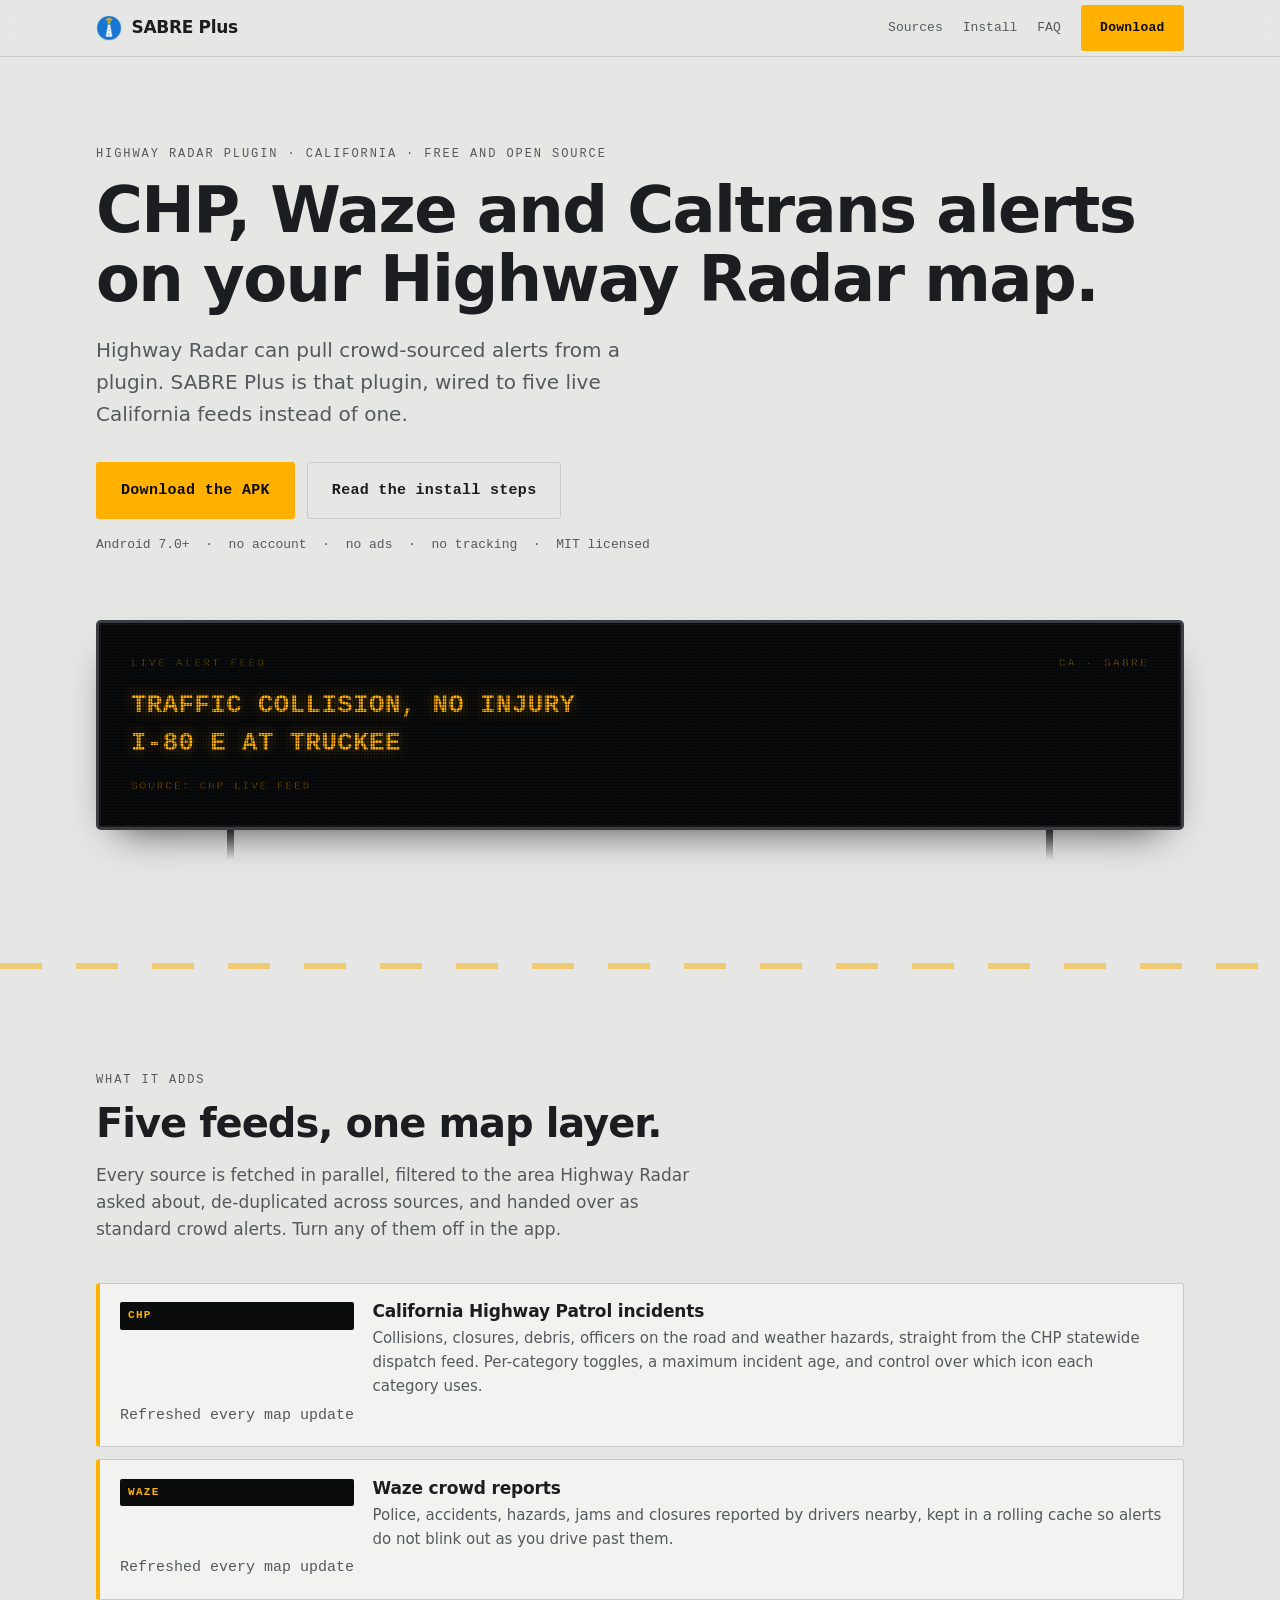
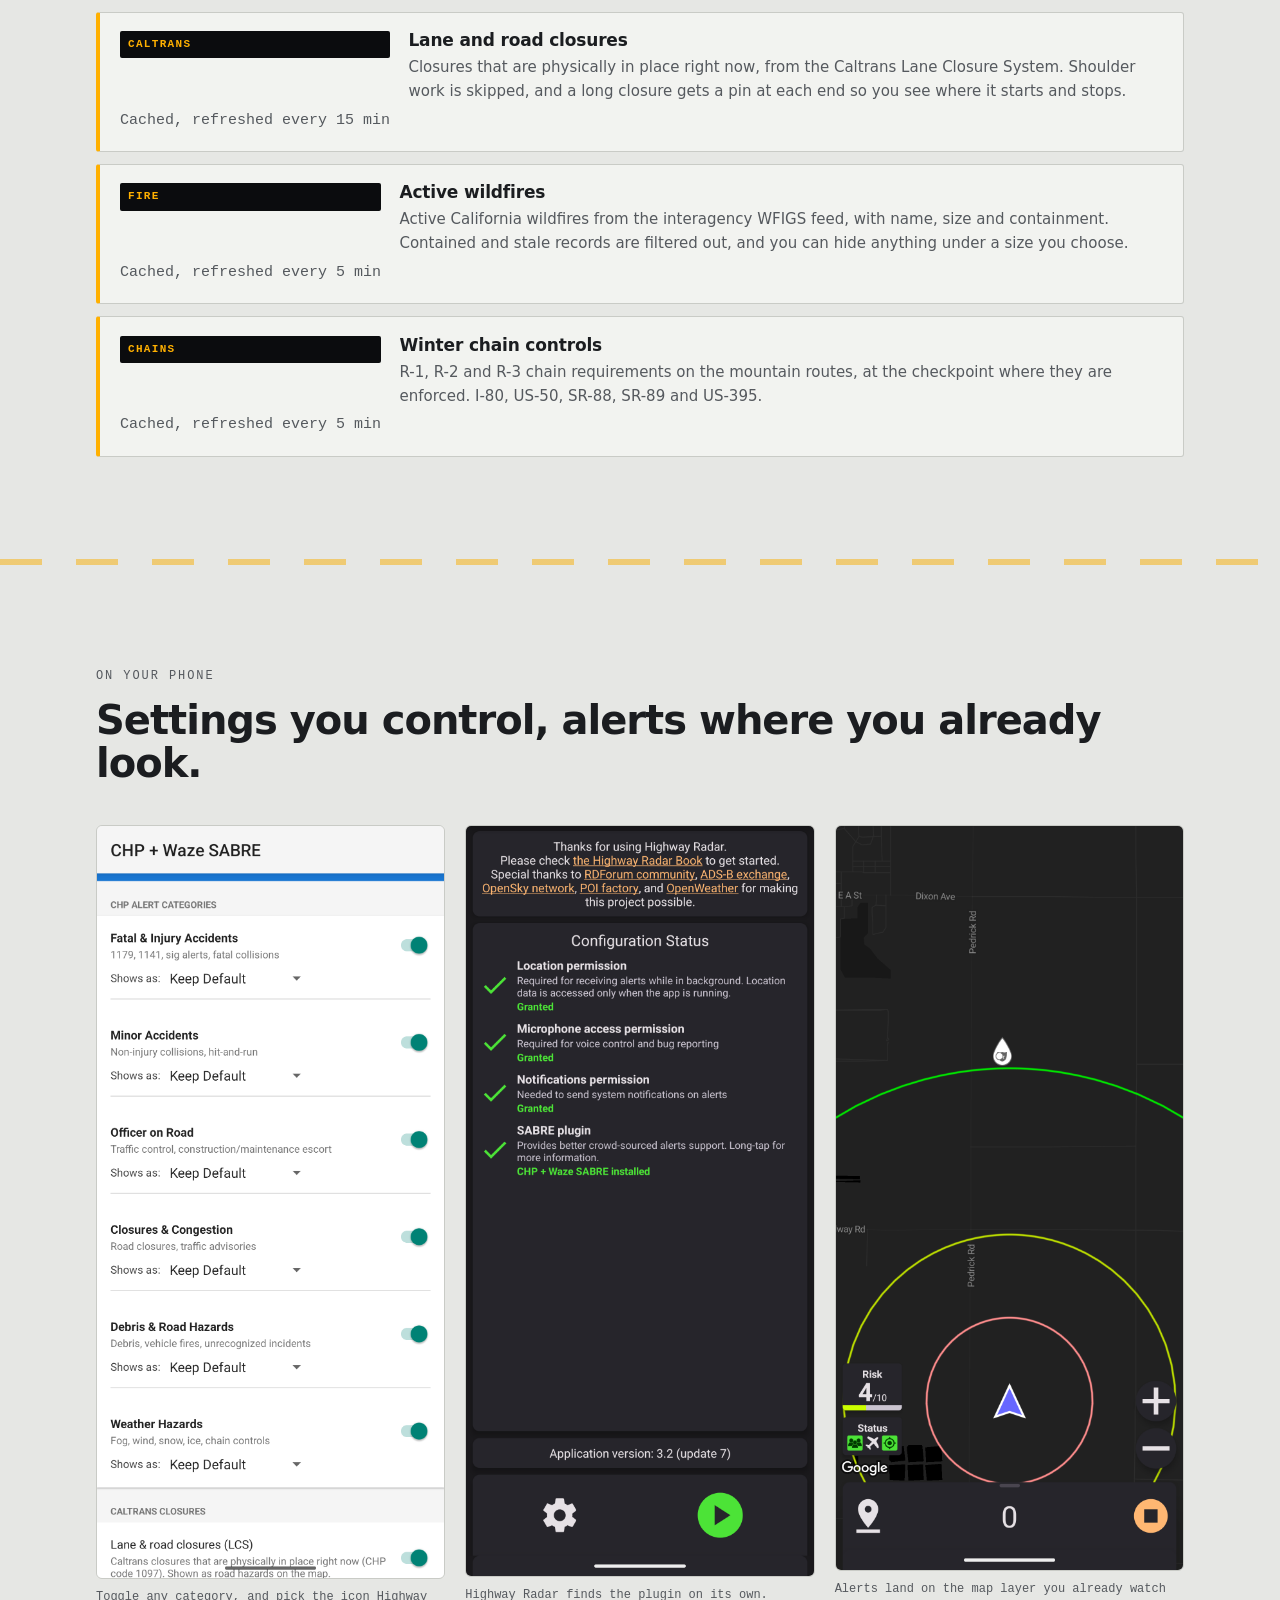
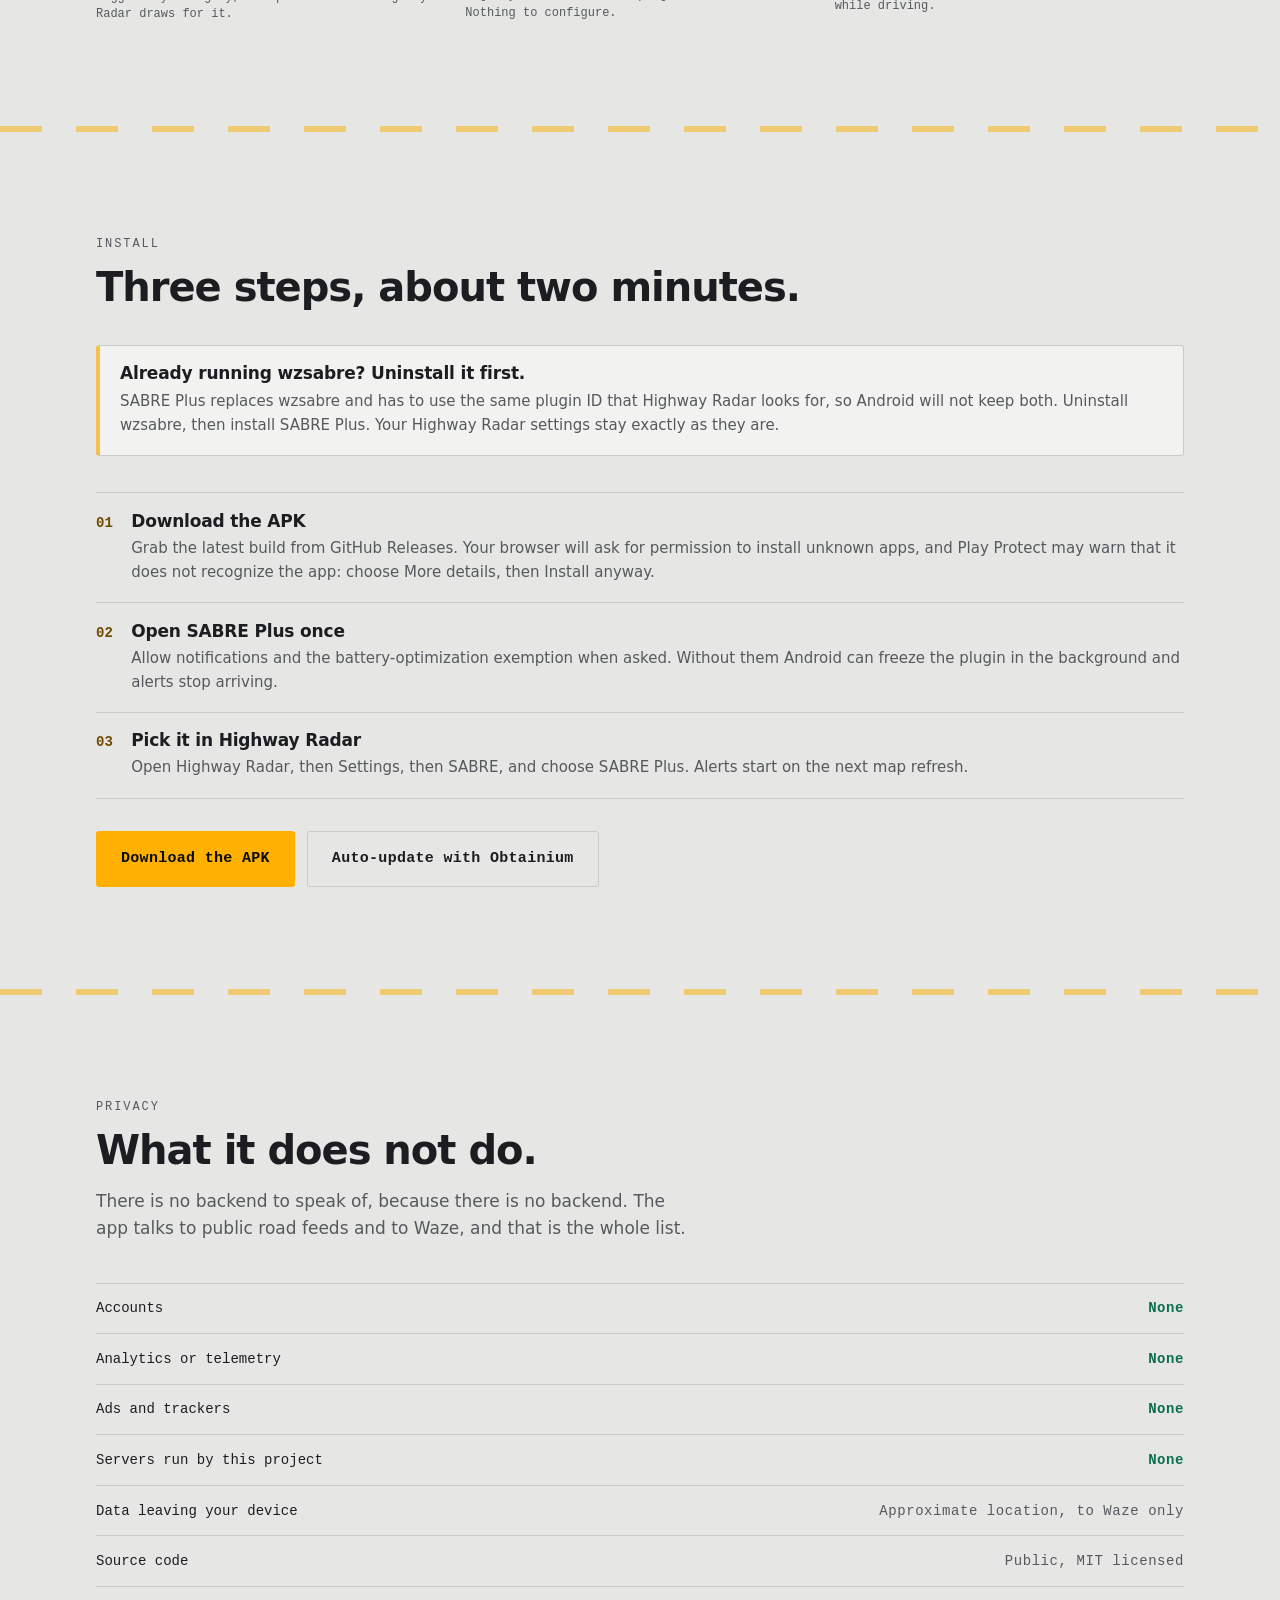
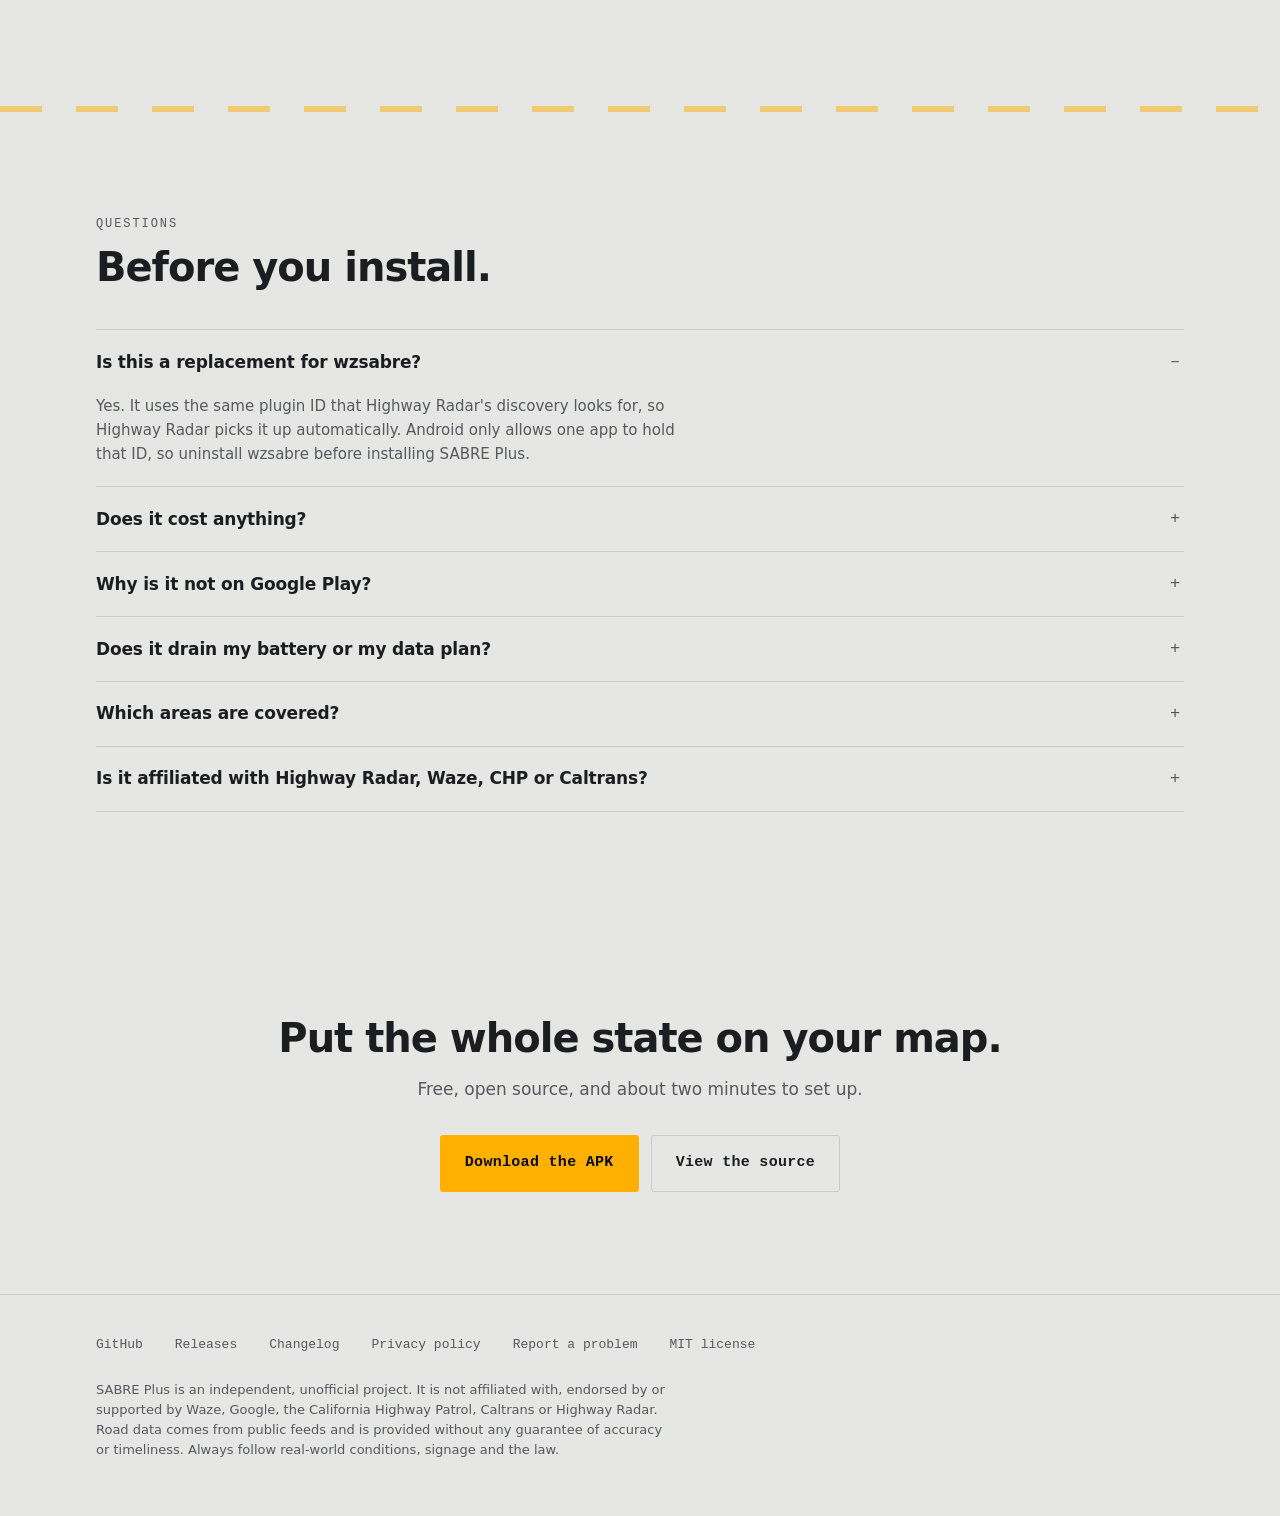
==== docs/index.html @ 9a722a5f "Add a GitHub Pages landing page A README indexes poorly next to a real landing page, and search is a" ====
<!doctype html>
<html lang="en">
<head>
<meta charset="utf-8">
<meta name="viewport" content="width=device-width, initial-scale=1">
<title>SABRE Plus: CHP, Waze and Caltrans alerts for Highway Radar</title>
<meta name="description" content="A free, open-source Highway Radar SABRE plugin for California. Adds live CHP incidents, Waze crowd alerts, Caltrans lane closures, active wildfires and winter chain controls to your Highway Radar map. Drop-in wzsabre replacement, Android 7.0+.">
<link rel="canonical" href="https://nicglazkov.github.io/highway-radar-sabre-plus/">
<meta name="theme-color" content="#E6E7E4" media="(prefers-color-scheme: light)">
<meta name="theme-color" content="#111316" media="(prefers-color-scheme: dark)">

<meta property="og:type" content="website">
<meta property="og:url" content="https://nicglazkov.github.io/highway-radar-sabre-plus/">
<meta property="og:title" content="SABRE Plus: CHP, Waze and Caltrans alerts for Highway Radar">
<meta property="og:description" content="Five California road feeds on your Highway Radar map. Free, open source, no account, no ads. A drop-in wzsabre replacement.">
<meta property="og:image" content="https://nicglazkov.github.io/highway-radar-sabre-plus/social-preview.png">
<meta name="twitter:card" content="summary_large_image">
<meta name="twitter:title" content="SABRE Plus for Highway Radar">
<meta name="twitter:description" content="Five California road feeds on your Highway Radar map. Free and open source.">
<meta name="twitter:image" content="https://nicglazkov.github.io/highway-radar-sabre-plus/social-preview.png">
<link rel="icon" href="screenshots/app-icon.png">
<link rel="apple-touch-icon" href="screenshots/app-icon.png">

<script type="application/ld+json">
{
  "@context": "https://schema.org",
  "@type": "SoftwareApplication",
  "name": "SABRE Plus",
  "alternateName": "Highway Radar SABRE Plus",
  "applicationCategory": "TravelApplication",
  "operatingSystem": "Android 7.0+",
  "url": "https://nicglazkov.github.io/highway-radar-sabre-plus/",
  "downloadUrl": "https://github.com/nicglazkov/highway-radar-sabre-plus/releases/latest",
  "license": "https://opensource.org/licenses/MIT",
  "isAccessibleForFree": true,
  "offers": { "@type": "Offer", "price": "0", "priceCurrency": "USD" },
  "description": "An open-source Highway Radar SABRE plugin for California. Adds live CHP incidents, Waze crowd-sourced alerts, Caltrans lane closures, active wildfires and winter chain controls to the Highway Radar map. A drop-in replacement for wzsabre.",
  "author": { "@type": "Person", "name": "Nic Glazkov" }
}
</script>
<script type="application/ld+json">
{
  "@context": "https://schema.org",
  "@type": "FAQPage",
  "mainEntity": [
    {"@type":"Question","name":"Is SABRE Plus a replacement for wzsabre?",
     "acceptedAnswer":{"@type":"Answer","text":"Yes. It uses the same plugin ID Highway Radar looks for, so Highway Radar finds it automatically. Because Android allows only one app per ID, uninstall wzsabre first, then install SABRE Plus. Your Highway Radar settings are unaffected."}},
    {"@type":"Question","name":"Does SABRE Plus cost anything?",
     "acceptedAnswer":{"@type":"Answer","text":"No. It is free and open source under the MIT license, with no account, no ads and no in-app purchases."}},
    {"@type":"Question","name":"What data does SABRE Plus collect?",
     "acceptedAnswer":{"@type":"Answer","text":"None. There are no servers, no accounts and no analytics. Everything runs on your device. Only the Waze feature sends your approximate location, over an anonymous session, so it can return alerts near you."}},
    {"@type":"Question","name":"Which areas does it cover?",
     "acceptedAnswer":{"@type":"Answer","text":"California. CHP incidents and Caltrans closures are statewide, chain controls cover the mountain routes, and Waze alerts work anywhere Waze has coverage."}},
    {"@type":"Question","name":"Why is it not on Google Play?",
     "acceptedAnswer":{"@type":"Answer","text":"It has to use the exact package ID that Highway Radar's plugin discovery looks for, which is already taken on Google Play. You install the APK directly from GitHub Releases, or let Obtainium keep it updated for you."}}
  ]
}
</script>

<style>
/* ─────────────────────────────────────────────────────────────────────────
   SABRE Plus landing page.
   Palette and type come from California highway hardware: a Caltrans
   changeable message sign (amber LED on night asphalt) mounted over a
   concrete-grey page. No webfonts and no third-party requests, which keeps
   the page consistent with an app that ships no trackers.
   ───────────────────────────────────────────────────────────────────────── */
:root {
  --asphalt:   #0B0C0E;   /* inside of the sign housing */
  --amber:     #FFB000;   /* Caltrans CMS amber LED */
  --amber-dim: #6E4B00;   /* unlit element */
  --spade:     #0B6E4F;   /* California route shield green */
  --concrete:  #E6E7E4;   /* page surface, K-rail grey */
  --panel:     #F2F3F0;
  --ink:       #1B1D20;
  --ink-soft:  #55595E;
  --rule:      #C9CBC6;
  --stripe:    #F2C14E;   /* lane paint */

  --display: ui-sans-serif, system-ui, -apple-system, "Segoe UI", Roboto,
             "Helvetica Neue", Arial, sans-serif;
  --mono: ui-monospace, SFMono-Regular, "SF Mono", "Cascadia Mono",
          "Roboto Mono", Menlo, Consolas, monospace;

  --measure: 68rem;
  --gap: clamp(3.5rem, 8vw, 6.5rem);
}

/* Night driving. The sign is the constant; the road around it goes dark. */
@media (prefers-color-scheme: dark) {
  :root {
    --concrete: #111316;
    --panel:    #191C20;
    --ink:      #E9EAE7;
    --ink-soft: #9AA0A6;
    --rule:     #2C3036;
    --spade:    #3FA37B;
  }
}

*, *::before, *::after { box-sizing: border-box; }

html { -webkit-text-size-adjust: 100%; }

body {
  margin: 0;
  background: var(--concrete);
  color: var(--ink);
  font-family: var(--display);
  font-size: clamp(1rem, 0.96rem + 0.2vw, 1.0625rem);
  line-height: 1.6;
  -webkit-font-smoothing: antialiased;
}

a { color: inherit; }

:where(a, button, summary):focus-visible {
  outline: 3px solid var(--spade);
  outline-offset: 3px;
  border-radius: 2px;
}

img { max-width: 100%; height: auto; display: block; }

.wrap { width: min(100% - 2.5rem, var(--measure)); margin-inline: auto; }

/* ── Eyebrow / section labels: the data face, used like a spec sheet ────── */
.label {
  font-family: var(--mono);
  font-size: 0.75rem;
  letter-spacing: 0.16em;
  text-transform: uppercase;
  color: var(--ink-soft);
  margin: 0 0 0.75rem;
}

h1, h2, h3 { line-height: 1.08; letter-spacing: -0.025em; margin: 0; }
h1 { font-size: clamp(2.1rem, 1.2rem + 4.2vw, 4rem); font-weight: 800; }
h2 { font-size: clamp(1.6rem, 1.1rem + 2.2vw, 2.5rem); font-weight: 800; }
h3 { font-size: 1.0625rem; font-weight: 700; letter-spacing: -0.01em; }

/* ── Masthead ──────────────────────────────────────────────────────────── */
.masthead {
  position: sticky; top: 0; z-index: 20;
  background: color-mix(in srgb, var(--concrete) 88%, transparent);
  backdrop-filter: blur(10px);
  border-bottom: 1px solid var(--rule);
}
.masthead .wrap {
  display: flex; align-items: center; gap: 0.75rem;
  min-height: 3.5rem;
}
.mark { display: flex; align-items: center; gap: 0.6rem; text-decoration: none; font-weight: 800; letter-spacing: -0.02em; }
.mark img { width: 26px; height: 26px; border-radius: 6px; }
.masthead nav { margin-left: auto; display: flex; align-items: center; gap: 1.25rem; }
.masthead nav a { font-family: var(--mono); font-size: 0.8125rem; text-decoration: none; color: var(--ink-soft); }
.masthead nav a:hover { color: var(--ink); }
.masthead .btn { color: var(--asphalt); }
@media (max-width: 34rem) { .nav-hide { display: none; } }

/* ── Buttons ───────────────────────────────────────────────────────────── */
.btn {
  display: inline-flex; align-items: center; gap: 0.5rem;
  font-family: var(--mono); font-size: 0.875rem; font-weight: 600;
  letter-spacing: 0.02em;
  padding: 0.7rem 1.15rem;
  background: var(--amber); color: var(--asphalt);
  text-decoration: none; border: 1px solid transparent; border-radius: 3px;
  transition: transform 0.12s ease, filter 0.12s ease;
}
.btn:hover { filter: brightness(1.08); transform: translateY(-1px); }
.btn--ghost {
  background: transparent; color: var(--ink);
  border-color: var(--rule);
}
.btn--ghost:hover { border-color: var(--ink); filter: none; }
.btn--lg { font-size: 0.9375rem; padding: 0.95rem 1.5rem; }

/* ── Hero ──────────────────────────────────────────────────────────────── */
.hero { padding: clamp(3rem, 7vw, 5.5rem) 0 var(--gap); }
.hero p.lede {
  font-size: clamp(1.0625rem, 1rem + 0.5vw, 1.25rem);
  color: var(--ink-soft);
  max-width: 44ch;
  margin: 1.25rem 0 0;
}
.actions { display: flex; flex-wrap: wrap; gap: 0.75rem; margin-top: 2rem; }
.hero .terms {
  font-family: var(--mono); font-size: 0.8125rem; color: var(--ink-soft);
  margin: 1rem 0 0;
}

/* ── THE SIGN: the one bold element on the page ────────────────────────── */
.gantry { margin-top: clamp(2.5rem, 6vw, 4rem); }

.sign {
  position: relative;
  background: var(--asphalt);
  border: 3px solid #3A3D42;
  border-radius: 5px;
  padding: clamp(1.1rem, 3.5vw, 2rem) clamp(1rem, 3vw, 2rem);
  box-shadow: 0 18px 40px -22px rgba(0,0,0,0.85), inset 0 0 0 2px #17191C;
  overflow: hidden;
}
/* The LED grid. Sits over the text so the type reads as lit elements. */
.sign::after {
  content: "";
  position: absolute; inset: 0;
  background-image:
    repeating-linear-gradient(to right,  rgba(0,0,0,0.42) 0 1px, transparent 1px 3px),
    repeating-linear-gradient(to bottom, rgba(0,0,0,0.42) 0 1px, transparent 1px 3px);
  pointer-events: none;
}
.sign__head {
  font-family: var(--mono); font-size: 0.6875rem; letter-spacing: 0.22em;
  text-transform: uppercase; color: var(--amber-dim);
  display: flex; justify-content: space-between; gap: 1rem;
  margin-bottom: 0.9rem;
}
.sign__msg {
  font-family: var(--mono);
  font-size: clamp(0.9rem, 0.5rem + 2.1vw, 1.6rem);
  font-weight: 700; line-height: 1.5; letter-spacing: 0.02em;
  text-transform: uppercase;
  color: var(--amber);
  text-shadow: 0 0 14px rgba(255,176,0,0.45);
  min-height: 3em;
  margin: 0;
}
.sign__msg span { display: block; }
.sign__src {
  font-family: var(--mono); font-size: 0.6875rem; letter-spacing: 0.18em;
  text-transform: uppercase; color: var(--amber-dim);
  margin: 0.9rem 0 0;
}
/* The gantry legs, so the sign reads as mounted over the road. */
.gantry__legs { display: flex; justify-content: space-between; padding: 0 12%; }
.gantry__legs i {
  display: block; width: 7px; height: clamp(18px, 3vw, 30px);
  background: linear-gradient(to bottom, #3A3D42, transparent);
}
@media (prefers-reduced-motion: no-preference) {
  .sign__msg { transition: opacity 0.35s ease; }
  .sign__msg.is-swapping { opacity: 0.15; }
}

/* ── Lane-line divider: the road's own way of separating lanes ─────────── */
.lane {
  height: 6px; border: 0; margin: 0;
  background: repeating-linear-gradient(
    to right, var(--stripe) 0 42px, transparent 42px 76px);
  opacity: 0.75;
}

/* ── Sections ──────────────────────────────────────────────────────────── */
.band { padding: var(--gap) 0; }
.band > .wrap > h2 + p { color: var(--ink-soft); max-width: 56ch; margin: 1rem 0 0; }

/* ── Source strips: small signs, echoing the hero ──────────────────────── */
.sources { display: grid; gap: 0.75rem; margin-top: 2.5rem; }
.source {
  display: grid;
  grid-template-columns: auto minmax(0,1fr);
  gap: 0 1.15rem;
  align-items: start;
  background: var(--panel);
  border: 1px solid var(--rule);
  border-left: 4px solid var(--amber);
  border-radius: 3px;
  padding: 1.15rem 1.25rem;
}
.source__tag {
  font-family: var(--mono); font-size: 0.6875rem; font-weight: 700;
  letter-spacing: 0.12em; text-transform: uppercase;
  background: var(--asphalt); color: var(--amber);
  padding: 0.3rem 0.5rem; border-radius: 2px; white-space: nowrap;
  grid-row: span 2;
}
.source p { margin: 0.35rem 0 0; color: var(--ink-soft); font-size: 0.9375rem; }
.source__cadence {
  font-family: var(--mono); font-size: 0.75rem; color: var(--ink-soft);
  margin-top: 0.5rem;
}
@media (max-width: 34rem) {
  .source { grid-template-columns: minmax(0,1fr); gap: 0.6rem; }
  .source__tag { grid-row: auto; justify-self: start; }
}

/* ── Screens ───────────────────────────────────────────────────────────── */
.screens { display: grid; grid-template-columns: repeat(3, 1fr); gap: 1.25rem; margin-top: 2.5rem; }
.screens figure { margin: 0; }
.screens img { border: 1px solid var(--rule); border-radius: 6px; background: var(--panel); }
.screens figcaption {
  font-family: var(--mono); font-size: 0.75rem; color: var(--ink-soft);
  margin-top: 0.65rem; line-height: 1.45;
}
@media (max-width: 44rem) { .screens { grid-template-columns: 1fr; max-width: 22rem; } }

/* ── Install: numbered because it genuinely is a sequence ──────────────── */
.warn {
  background: var(--panel);
  border: 1px solid var(--rule);
  border-left: 4px solid var(--stripe);
  border-radius: 3px;
  padding: 1.15rem 1.25rem;
  margin-top: 2.25rem;
}
.warn h3 { margin-bottom: 0.4rem; }
.warn p { margin: 0; color: var(--ink-soft); font-size: 0.9375rem; }

.steps { list-style: none; counter-reset: step; padding: 0; margin: 2.25rem 0 0; }
.steps li {
  counter-increment: step;
  display: grid; grid-template-columns: auto minmax(0,1fr); gap: 1.15rem;
  padding: 1.15rem 0; border-top: 1px solid var(--rule);
}
.steps li:last-child { border-bottom: 1px solid var(--rule); }
.steps li::before {
  content: counter(step, decimal-leading-zero);
  font-family: var(--mono); font-size: 0.875rem; font-weight: 700;
  color: var(--amber-dim);
}
@media (prefers-color-scheme: dark) { .steps li::before { color: var(--amber); } }
.steps p { margin: 0.35rem 0 0; color: var(--ink-soft); font-size: 0.9375rem; }

/* ── Privacy ledger ────────────────────────────────────────────────────── */
.ledger { margin-top: 2.5rem; border-top: 1px solid var(--rule); }
.ledger div {
  display: flex; align-items: baseline; gap: 1rem;
  padding: 0.85rem 0; border-bottom: 1px solid var(--rule);
  font-family: var(--mono); font-size: 0.875rem;
}
.ledger dt { flex: 1; margin: 0; color: var(--ink); }
.ledger dd { margin: 0; color: var(--spade); font-weight: 600; letter-spacing: 0.04em; text-align: right; }
.ledger dd.is-note { color: var(--ink-soft); font-weight: 400; }

/* ── FAQ ───────────────────────────────────────────────────────────────── */
.faq { margin-top: 2.5rem; border-top: 1px solid var(--rule); }
.faq details { border-bottom: 1px solid var(--rule); }
.faq summary {
  cursor: pointer; list-style: none;
  padding: 1.15rem 2rem 1.15rem 0; position: relative;
  font-weight: 700; letter-spacing: -0.01em;
}
.faq summary::-webkit-details-marker { display: none; }
.faq summary::after {
  content: "+"; position: absolute; right: 0.25rem; top: 50%;
  transform: translateY(-50%);
  font-family: var(--mono); font-weight: 400; color: var(--ink-soft);
}
.faq details[open] summary::after { content: "\2013"; }
.faq p { margin: 0 0 1.25rem; color: var(--ink-soft); max-width: 62ch; font-size: 0.9375rem; }

/* ── Closing call to action ────────────────────────────────────────────── */
.closer { padding: var(--gap) 0; text-align: center; }
.closer .actions { justify-content: center; }
.closer p { color: var(--ink-soft); max-width: 46ch; margin: 1rem auto 0; }

/* ── Footer ────────────────────────────────────────────────────────────── */
footer { border-top: 1px solid var(--rule); padding: 2.5rem 0 3.5rem; }
footer .wrap { display: flex; flex-wrap: wrap; gap: 1rem 2rem; align-items: center; }
footer a { font-family: var(--mono); font-size: 0.8125rem; color: var(--ink-soft); text-decoration: none; }
footer a:hover { color: var(--ink); text-decoration: underline; }
footer .disclaim {
  font-size: 0.8125rem; color: var(--ink-soft); margin: 1.5rem 0 0;
  max-width: 70ch; line-height: 1.55;
}
</style>
</head>
<body>

<header class="masthead">
  <div class="wrap">
    <a class="mark" href="./">
      <img src="screenshots/app-icon.png" alt="">
      SABRE Plus
    </a>
    <nav>
      <a class="nav-hide" href="#sources">Sources</a>
      <a class="nav-hide" href="#install">Install</a>
      <a class="nav-hide" href="#faq">FAQ</a>
      <a class="btn" href="https://github.com/nicglazkov/highway-radar-sabre-plus/releases/latest">Download</a>
    </nav>
  </div>
</header>

<main>

  <section class="hero">
    <div class="wrap">
      <p class="label">Highway Radar plugin &middot; California &middot; Free and open source</p>
      <h1>CHP, Waze and Caltrans alerts on your Highway&nbsp;Radar map.</h1>
      <p class="lede">
        Highway Radar can pull crowd-sourced alerts from a plugin. SABRE Plus is that
        plugin, wired to five live California feeds instead of one.
      </p>

      <div class="actions">
        <a class="btn btn--lg" href="https://github.com/nicglazkov/highway-radar-sabre-plus/releases/latest">
          Download the APK
        </a>
        <a class="btn btn--ghost btn--lg" href="#install">Read the install steps</a>
      </div>
      <p class="terms">Android 7.0+ &nbsp;·&nbsp; no account &nbsp;·&nbsp; no ads &nbsp;·&nbsp; no tracking &nbsp;·&nbsp; MIT licensed</p>

      <!-- The signature element: a Caltrans-style changeable message sign
           cycling the kind of alert each source actually produces. -->
      <div class="gantry">
        <div class="sign">
          <div class="sign__head">
            <span>Live alert feed</span>
            <span aria-hidden="true">CA · SABRE</span>
          </div>
          <p class="sign__msg" id="signMsg" aria-live="off">
            <span>Traffic collision, no injury</span>
            <span>I-80 E at Truckee</span>
          </p>
          <p class="sign__src" id="signSrc">Source: CHP live feed</p>
        </div>
        <div class="gantry__legs" aria-hidden="true"><i></i><i></i></div>
      </div>
    </div>
  </section>

  <hr class="lane">

  <section class="band" id="sources">
    <div class="wrap">
      <p class="label">What it adds</p>
      <h2>Five feeds, one map layer.</h2>
      <p>
        Every source is fetched in parallel, filtered to the area Highway Radar asked
        about, de-duplicated across sources, and handed over as standard crowd alerts.
        Turn any of them off in the app.
      </p>

      <div class="sources">
        <article class="source">
          <span class="source__tag">CHP</span>
          <h3>California Highway Patrol incidents</h3>
          <p>
            Collisions, closures, debris, officers on the road and weather hazards,
            straight from the CHP statewide dispatch feed. Per-category toggles, a
            maximum incident age, and control over which icon each category uses.
          </p>
          <p class="source__cadence">Refreshed every map update</p>
        </article>

        <article class="source">
          <span class="source__tag">Waze</span>
          <h3>Waze crowd reports</h3>
          <p>
            Police, accidents, hazards, jams and closures reported by drivers nearby,
            kept in a rolling cache so alerts do not blink out as you drive past them.
          </p>
          <p class="source__cadence">Refreshed every map update</p>
        </article>

        <article class="source">
          <span class="source__tag">Caltrans</span>
          <h3>Lane and road closures</h3>
          <p>
            Closures that are physically in place right now, from the Caltrans Lane
            Closure System. Shoulder work is skipped, and a long closure gets a pin at
            each end so you see where it starts and stops.
          </p>
          <p class="source__cadence">Cached, refreshed every 15 min</p>
        </article>

        <article class="source">
          <span class="source__tag">Fire</span>
          <h3>Active wildfires</h3>
          <p>
            Active California wildfires from the interagency WFIGS feed, with name,
            size and containment. Contained and stale records are filtered out, and you
            can hide anything under a size you choose.
          </p>
          <p class="source__cadence">Cached, refreshed every 5 min</p>
        </article>

        <article class="source">
          <span class="source__tag">Chains</span>
          <h3>Winter chain controls</h3>
          <p>
            R-1, R-2 and R-3 chain requirements on the mountain routes, at the
            checkpoint where they are enforced. I-80, US-50, SR-88, SR-89 and US-395.
          </p>
          <p class="source__cadence">Cached, refreshed every 5 min</p>
        </article>
      </div>
    </div>
  </section>

  <hr class="lane">

  <section class="band">
    <div class="wrap">
      <p class="label">On your phone</p>
      <h2>Settings you control, alerts where you already look.</h2>

      <div class="screens">
        <figure>
          <img src="screenshots/settings.png" width="1080" height="2400" loading="lazy"
               alt="The SABRE Plus settings screen, showing per-category toggles and shows-as overrides.">
          <figcaption>Toggle any category, and pick the icon Highway Radar draws for it.</figcaption>
        </figure>
        <figure>
          <img src="screenshots/hr_state.png" width="1080" height="2400" loading="lazy"
               alt="Highway Radar's plugin settings showing SABRE Plus detected and selected.">
          <figcaption>Highway Radar finds the plugin on its own. Nothing to configure.</figcaption>
        </figure>
        <figure>
          <img src="screenshots/hr-map.png" width="1080" height="2400" loading="lazy"
               alt="The Highway Radar map with an alert pin fed by the plugin.">
          <figcaption>Alerts land on the map layer you already watch while driving.</figcaption>
        </figure>
      </div>
    </div>
  </section>

  <hr class="lane">

  <section class="band" id="install">
    <div class="wrap">
      <p class="label">Install</p>
      <h2>Three steps, about two minutes.</h2>

      <div class="warn">
        <h3>Already running wzsabre? Uninstall it first.</h3>
        <p>
          SABRE Plus replaces wzsabre and has to use the same plugin ID that Highway
          Radar looks for, so Android will not keep both. Uninstall wzsabre, then
          install SABRE Plus. Your Highway Radar settings stay exactly as they are.
        </p>
      </div>

      <ol class="steps">
        <li>
          <div>
            <h3>Download the APK</h3>
            <p>
              Grab the latest build from GitHub Releases. Your browser will ask for
              permission to install unknown apps, and Play Protect may warn that it does
              not recognize the app: choose More details, then Install anyway.
            </p>
          </div>
        </li>
        <li>
          <div>
            <h3>Open SABRE Plus once</h3>
            <p>
              Allow notifications and the battery-optimization exemption when asked.
              Without them Android can freeze the plugin in the background and alerts
              stop arriving.
            </p>
          </div>
        </li>
        <li>
          <div>
            <h3>Pick it in Highway Radar</h3>
            <p>
              Open Highway Radar, then Settings, then SABRE, and choose SABRE Plus.
              Alerts start on the next map refresh.
            </p>
          </div>
        </li>
      </ol>

      <div class="actions">
        <a class="btn btn--lg" href="https://github.com/nicglazkov/highway-radar-sabre-plus/releases/latest">Download the APK</a>
        <a class="btn btn--ghost btn--lg" href="https://github.com/ImranR98/Obtainium">Auto-update with Obtainium</a>
      </div>
    </div>
  </section>

  <hr class="lane">

  <section class="band">
    <div class="wrap">
      <p class="label">Privacy</p>
      <h2>What it does not do.</h2>
      <p>
        There is no backend to speak of, because there is no backend. The app talks to
        public road feeds and to Waze, and that is the whole list.
      </p>

      <dl class="ledger">
        <div><dt>Accounts</dt><dd>None</dd></div>
        <div><dt>Analytics or telemetry</dt><dd>None</dd></div>
        <div><dt>Ads and trackers</dt><dd>None</dd></div>
        <div><dt>Servers run by this project</dt><dd>None</dd></div>
        <div><dt>Data leaving your device</dt><dd class="is-note">Approximate location, to Waze only</dd></div>
        <div><dt>Source code</dt><dd class="is-note">Public, MIT licensed</dd></div>
      </dl>
    </div>
  </section>

  <hr class="lane">

  <section class="band" id="faq">
    <div class="wrap">
      <p class="label">Questions</p>
      <h2>Before you install.</h2>

      <div class="faq">
        <details open>
          <summary>Is this a replacement for wzsabre?</summary>
          <p>
            Yes. It uses the same plugin ID that Highway Radar's discovery looks for, so
            Highway Radar picks it up automatically. Android only allows one app to hold
            that ID, so uninstall wzsabre before installing SABRE Plus.
          </p>
        </details>
        <details>
          <summary>Does it cost anything?</summary>
          <p>
            No. It is free and open source under the MIT license. No account, no ads, no
            in-app purchases, no premium tier.
          </p>
        </details>
        <details>
          <summary>Why is it not on Google Play?</summary>
          <p>
            The plugin has to use the exact package ID Highway Radar looks for, and that
            ID is already taken on Play. You install the APK from GitHub Releases
            instead, or point Obtainium at the repository and let it handle updates.
          </p>
        </details>
        <details>
          <summary>Does it drain my battery or my data plan?</summary>
          <p>
            The plugin runs only while Highway Radar is open and stops itself shortly
            after you close it. The large Caltrans feeds are cached, refreshed on a long
            interval, and skipped entirely when Caltrans reports nothing has changed.
          </p>
        </details>
        <details>
          <summary>Which areas are covered?</summary>
          <p>
            California. CHP incidents and Caltrans closures are statewide, chain
            controls cover the mountain passes, wildfires cover the state, and Waze
            reports work anywhere Waze does.
          </p>
        </details>
        <details>
          <summary>Is it affiliated with Highway Radar, Waze, CHP or Caltrans?</summary>
          <p>
            No. It is an independent project, not affiliated with, endorsed by or
            supported by any of them. Do not rely on it for safety-critical decisions.
          </p>
        </details>
      </div>
    </div>
  </section>

  <section class="closer">
    <div class="wrap">
      <h2>Put the whole state on your map.</h2>
      <p>Free, open source, and about two minutes to set up.</p>
      <div class="actions">
        <a class="btn btn--lg" href="https://github.com/nicglazkov/highway-radar-sabre-plus/releases/latest">Download the APK</a>
        <a class="btn btn--ghost btn--lg" href="https://github.com/nicglazkov/highway-radar-sabre-plus">View the source</a>
      </div>
    </div>
  </section>

</main>

<footer>
  <div class="wrap">
    <a href="https://github.com/nicglazkov/highway-radar-sabre-plus">GitHub</a>
    <a href="https://github.com/nicglazkov/highway-radar-sabre-plus/releases">Releases</a>
    <a href="https://github.com/nicglazkov/highway-radar-sabre-plus/blob/main/CHANGELOG.md">Changelog</a>
    <a href="https://github.com/nicglazkov/highway-radar-sabre-plus/blob/main/PRIVACY.md">Privacy policy</a>
    <a href="https://github.com/nicglazkov/highway-radar-sabre-plus/issues">Report a problem</a>
    <a href="https://github.com/nicglazkov/highway-radar-sabre-plus/blob/main/LICENSE">MIT license</a>
  </div>
  <div class="wrap">
    <p class="disclaim">
      SABRE Plus is an independent, unofficial project. It is not affiliated with,
      endorsed by or supported by Waze, Google, the California Highway Patrol, Caltrans
      or Highway Radar. Road data comes from public feeds and is provided without any
      guarantee of accuracy or timeliness. Always follow real-world conditions, signage
      and the law.
    </p>
  </div>
</footer>

<script>
// Cycle the sign through one representative alert per source. The first message
// is in the HTML, so the page still says something useful without JavaScript.
(function () {
  var msg = document.getElementById('signMsg');
  var src = document.getElementById('signSrc');
  if (!msg || !src) return;
  if (window.matchMedia('(prefers-reduced-motion: reduce)').matches) return;

  var feed = [
    { lines: ['Traffic collision, no injury', 'I-80 E at Truckee'],       src: 'CHP live feed' },
    { lines: ['Chains required R-2', 'US-50 at Echo Summit'],             src: 'Caltrans chain control' },
    { lines: ['Right 2 lanes closed', 'SR-99 N at Elk Grove'],            src: 'Caltrans lane closures' },
    { lines: ['Wildfire, 12,400 ac, 40% contained', 'SR-32 near Forest Ranch'], src: 'WFIGS active fires' },
    { lines: ['Police reported ahead', 'I-5 N near Stockton'],            src: 'Waze crowd reports' }
  ];

  var i = 0;
  setInterval(function () {
    i = (i + 1) % feed.length;
    var next = feed[i];
    msg.classList.add('is-swapping');
    setTimeout(function () {
      msg.innerHTML = '';
      next.lines.forEach(function (line) {
        var el = document.createElement('span');
        el.textContent = line;
        msg.appendChild(el);
      });
      src.textContent = 'Source: ' + next.src;
      msg.classList.remove('is-swapping');
    }, 350);
  }, 3600);
})();
</script>

</body>
</html>
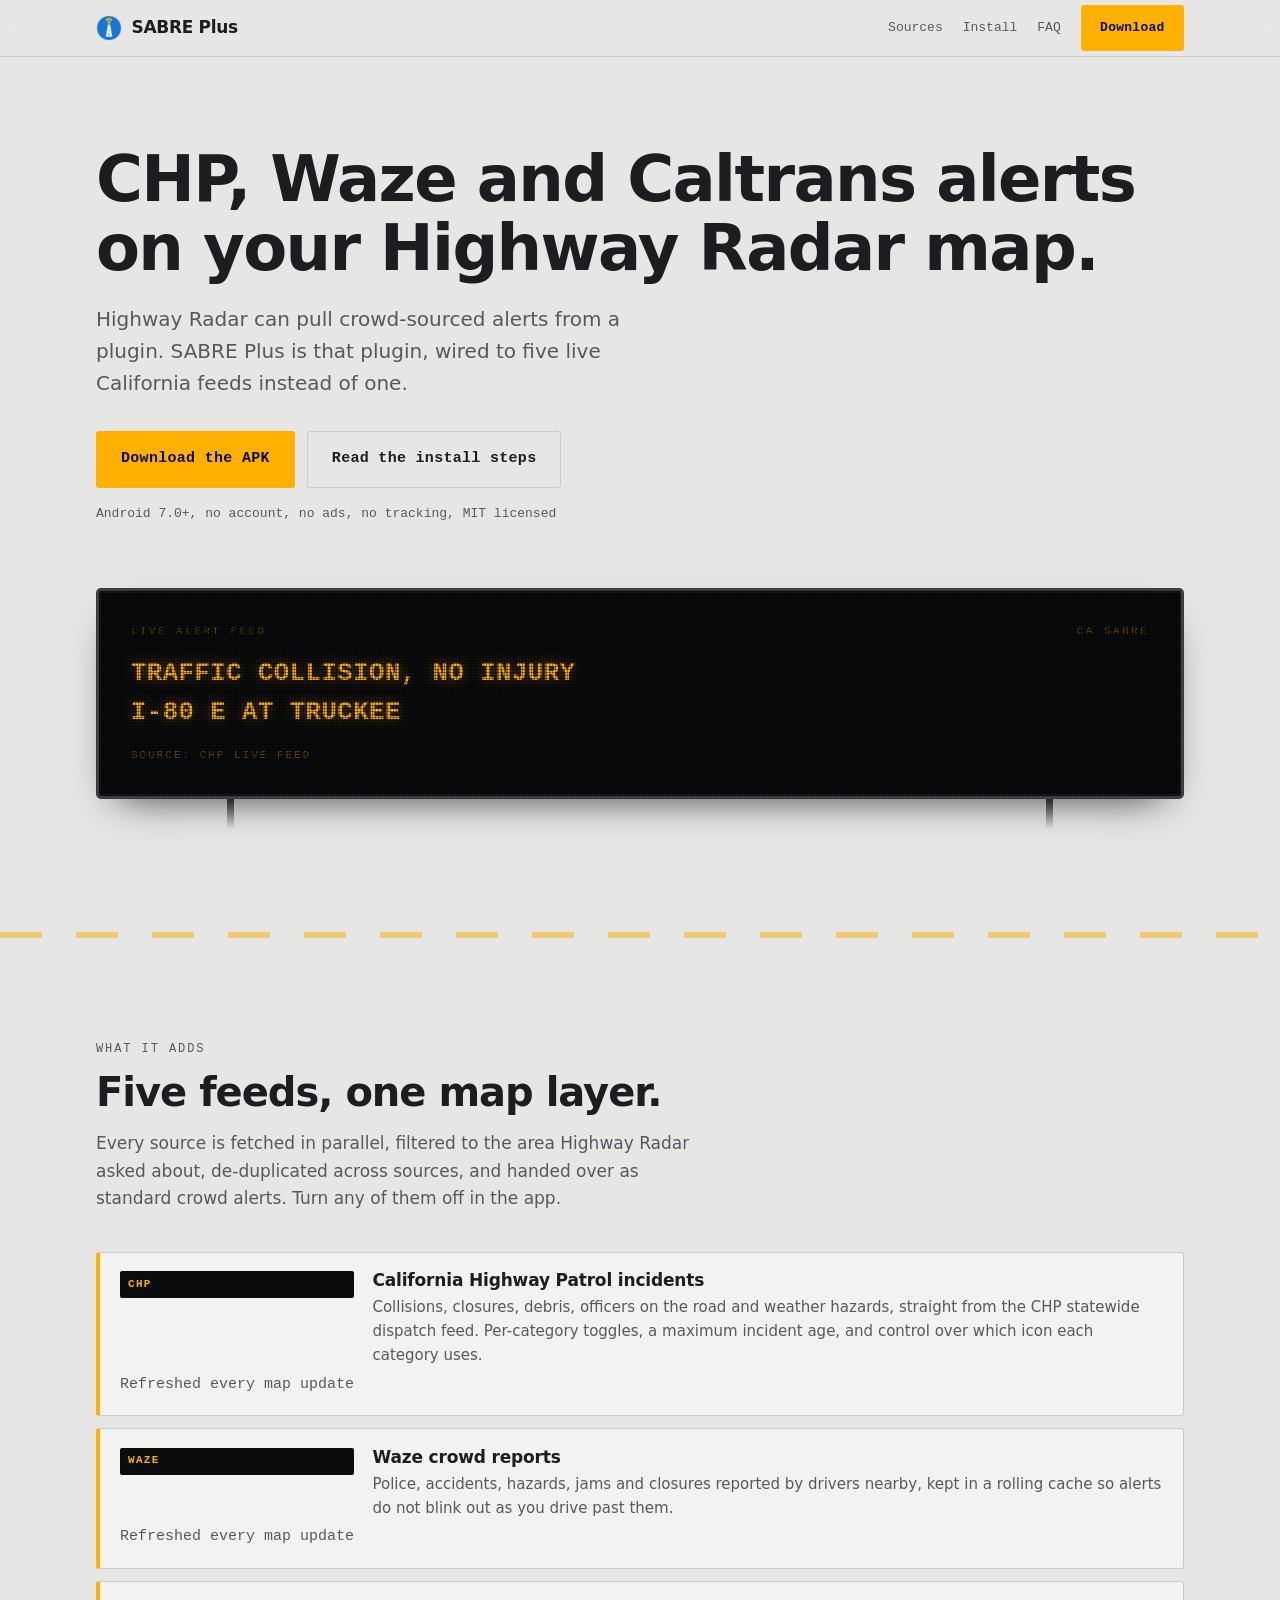
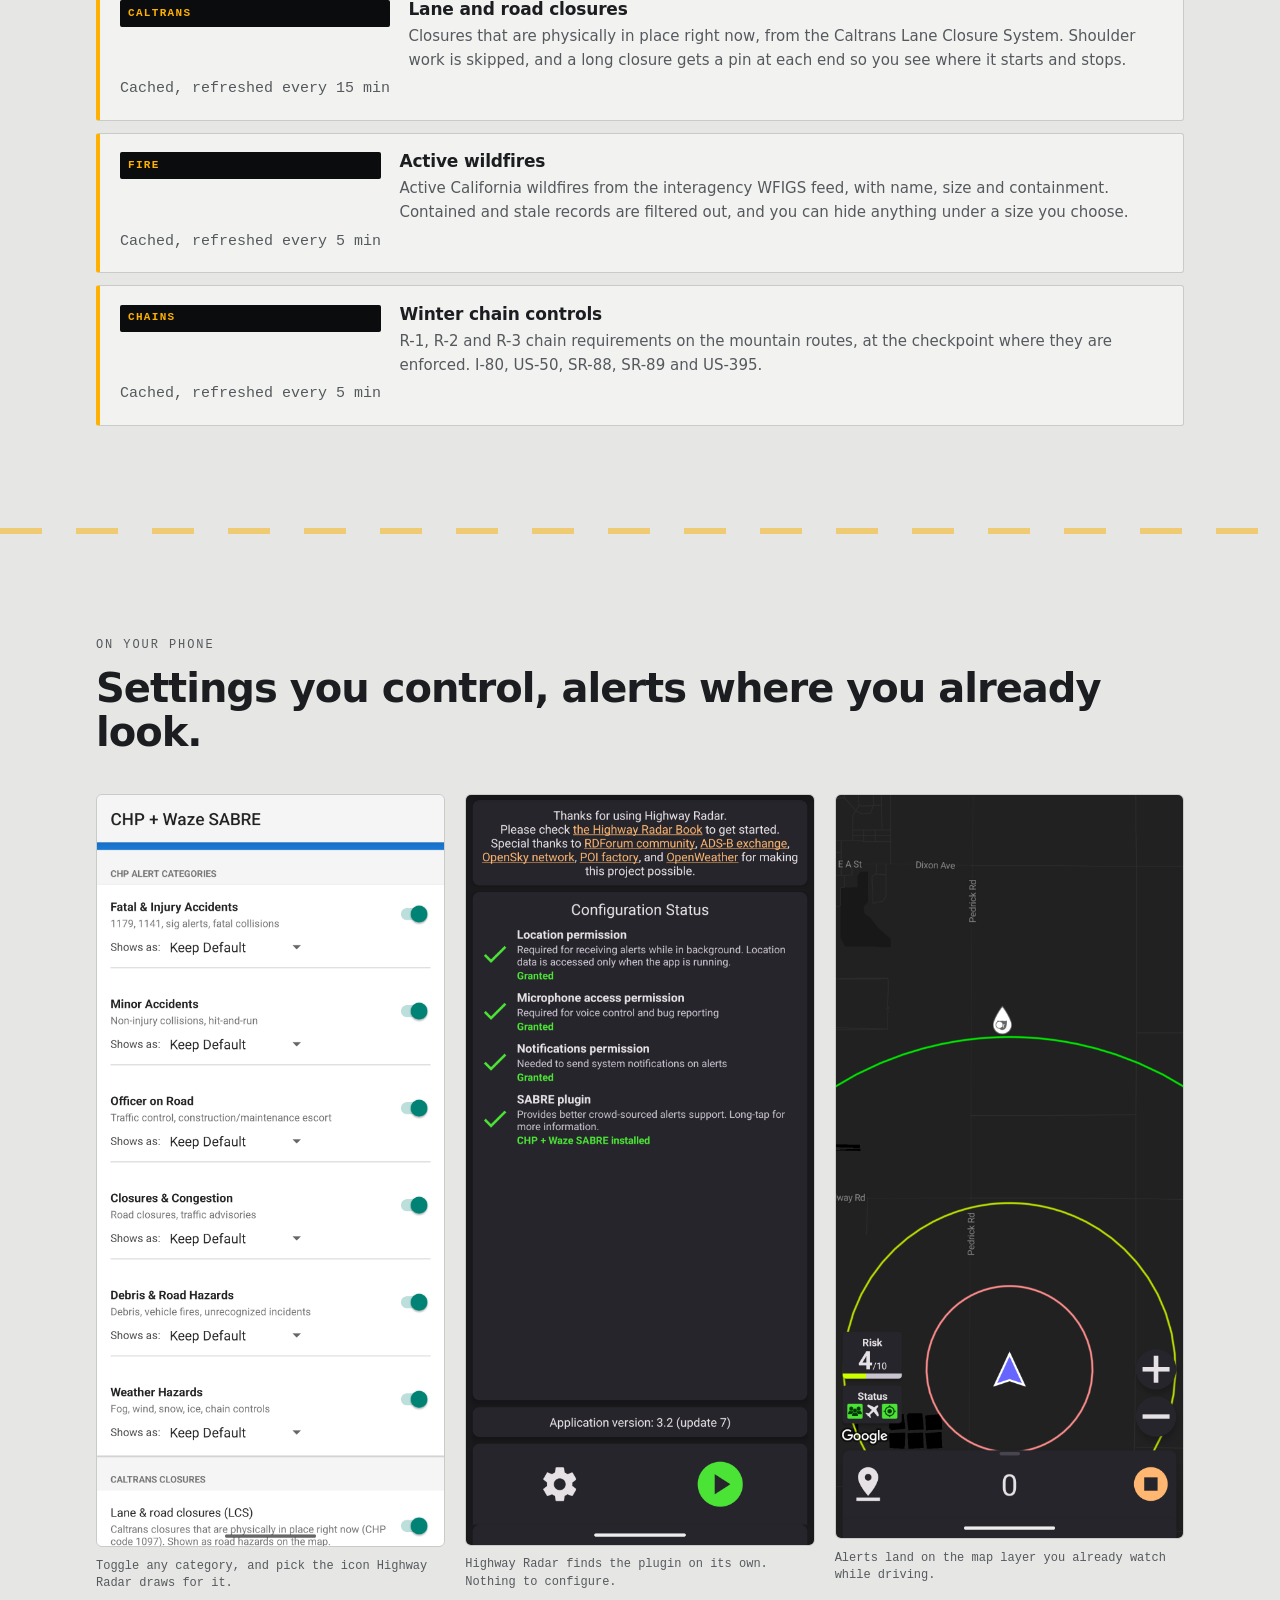
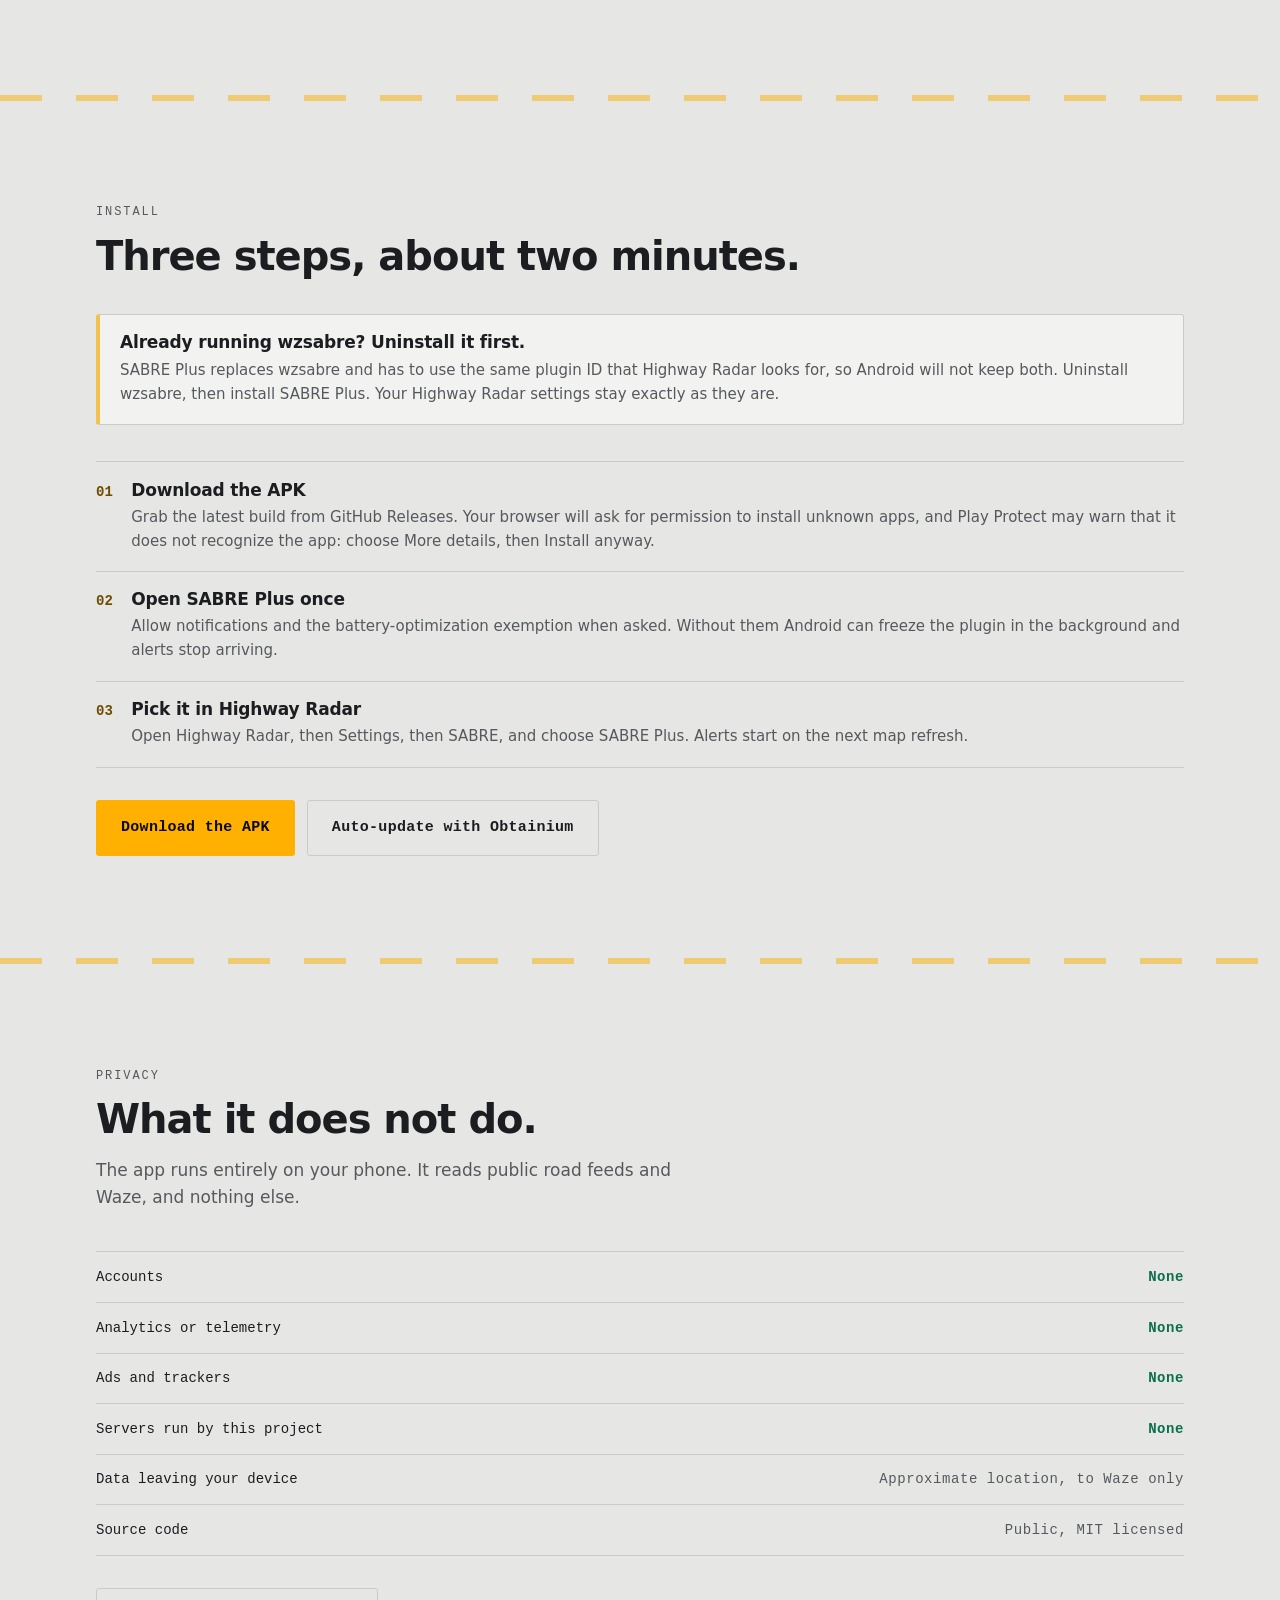
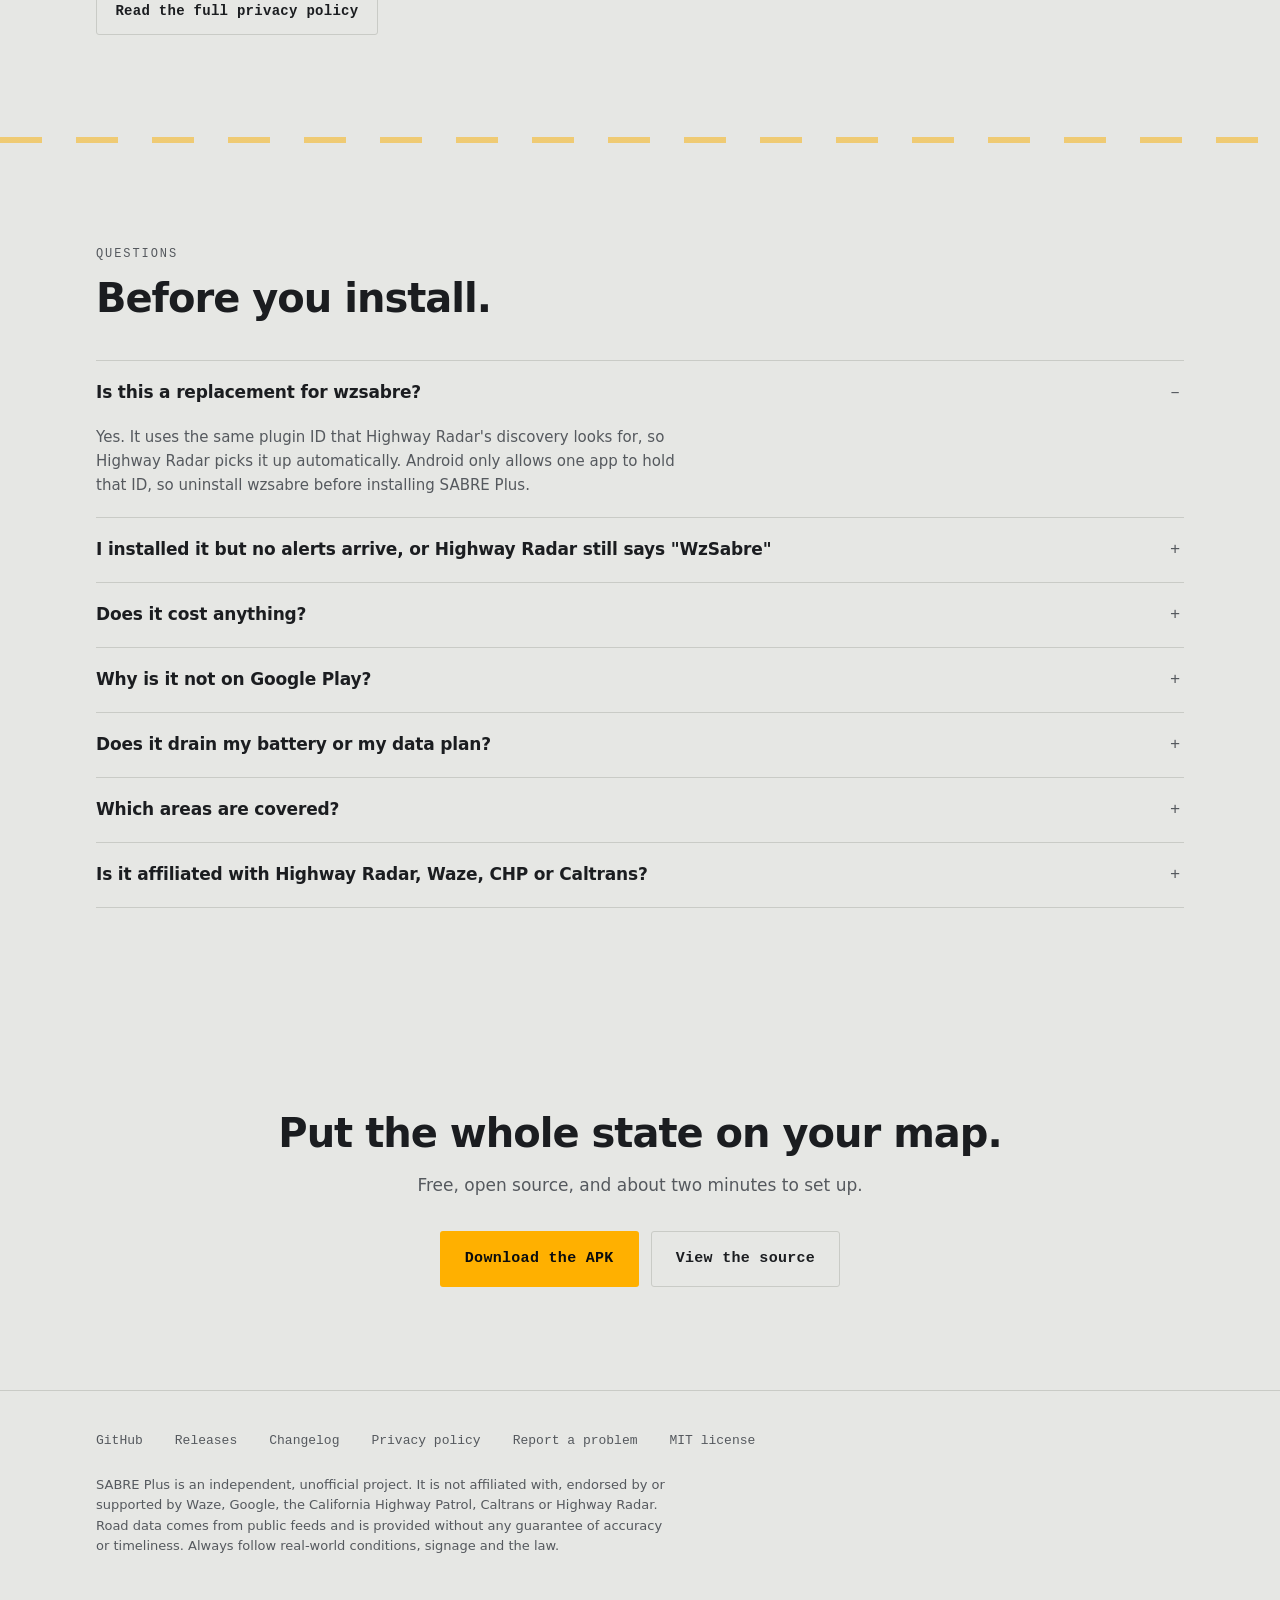
==== commit 7412014d: "v1.9.6: drop em dashes and middots, privacy page, HR cache guidance Punctuation sweep. Removes every" ====
--- a/docs/index.html
+++ b/docs/index.html
@@ -45,6 +45,8 @@
   "mainEntity": [
     {"@type":"Question","name":"Is SABRE Plus a replacement for wzsabre?",
      "acceptedAnswer":{"@type":"Answer","text":"Yes. It uses the same plugin ID Highway Radar looks for, so Highway Radar finds it automatically. Because Android allows only one app per ID, uninstall wzsabre first, then install SABRE Plus. Your Highway Radar settings are unaffected."}},
+    {"@type":"Question","name":"SABRE Plus is installed but no alerts arrive, or Highway Radar still shows WzSabre. What do I do?",
+     "acceptedAnswer":{"@type":"Answer","text":"Highway Radar caches the plugin registration it first discovered and keeps using it after you switch. Fully close and reopen Highway Radar so it runs discovery again. If that does not fix it, clear Highway Radar's cache: Android Settings, Apps, Highway Radar, Storage, Clear cache. Use Clear cache, not Clear storage, because Clear storage erases your Highway Radar settings."}},
     {"@type":"Question","name":"Does SABRE Plus cost anything?",
      "acceptedAnswer":{"@type":"Answer","text":"No. It is free and open source under the MIT license, with no account, no ads and no in-app purchases."}},
     {"@type":"Question","name":"What data does SABRE Plus collect?",
@@ -57,315 +59,7 @@
 }
 </script>
 
-<style>
-/* ─────────────────────────────────────────────────────────────────────────
-   SABRE Plus landing page.
-   Palette and type come from California highway hardware: a Caltrans
-   changeable message sign (amber LED on night asphalt) mounted over a
-   concrete-grey page. No webfonts and no third-party requests, which keeps
-   the page consistent with an app that ships no trackers.
-   ───────────────────────────────────────────────────────────────────────── */
-:root {
-  --asphalt:   #0B0C0E;   /* inside of the sign housing */
-  --amber:     #FFB000;   /* Caltrans CMS amber LED */
-  --amber-dim: #6E4B00;   /* unlit element */
-  --spade:     #0B6E4F;   /* California route shield green */
-  --concrete:  #E6E7E4;   /* page surface, K-rail grey */
-  --panel:     #F2F3F0;
-  --ink:       #1B1D20;
-  --ink-soft:  #55595E;
-  --rule:      #C9CBC6;
-  --stripe:    #F2C14E;   /* lane paint */
-
-  --display: ui-sans-serif, system-ui, -apple-system, "Segoe UI", Roboto,
-             "Helvetica Neue", Arial, sans-serif;
-  --mono: ui-monospace, SFMono-Regular, "SF Mono", "Cascadia Mono",
-          "Roboto Mono", Menlo, Consolas, monospace;
-
-  --measure: 68rem;
-  --gap: clamp(3.5rem, 8vw, 6.5rem);
-}
-
-/* Night driving. The sign is the constant; the road around it goes dark. */
-@media (prefers-color-scheme: dark) {
-  :root {
-    --concrete: #111316;
-    --panel:    #191C20;
-    --ink:      #E9EAE7;
-    --ink-soft: #9AA0A6;
-    --rule:     #2C3036;
-    --spade:    #3FA37B;
-  }
-}
-
-*, *::before, *::after { box-sizing: border-box; }
-
-html { -webkit-text-size-adjust: 100%; }
-
-body {
-  margin: 0;
-  background: var(--concrete);
-  color: var(--ink);
-  font-family: var(--display);
-  font-size: clamp(1rem, 0.96rem + 0.2vw, 1.0625rem);
-  line-height: 1.6;
-  -webkit-font-smoothing: antialiased;
-}
-
-a { color: inherit; }
-
-:where(a, button, summary):focus-visible {
-  outline: 3px solid var(--spade);
-  outline-offset: 3px;
-  border-radius: 2px;
-}
-
-img { max-width: 100%; height: auto; display: block; }
-
-.wrap { width: min(100% - 2.5rem, var(--measure)); margin-inline: auto; }
-
-/* ── Eyebrow / section labels: the data face, used like a spec sheet ────── */
-.label {
-  font-family: var(--mono);
-  font-size: 0.75rem;
-  letter-spacing: 0.16em;
-  text-transform: uppercase;
-  color: var(--ink-soft);
-  margin: 0 0 0.75rem;
-}
-
-h1, h2, h3 { line-height: 1.08; letter-spacing: -0.025em; margin: 0; }
-h1 { font-size: clamp(2.1rem, 1.2rem + 4.2vw, 4rem); font-weight: 800; }
-h2 { font-size: clamp(1.6rem, 1.1rem + 2.2vw, 2.5rem); font-weight: 800; }
-h3 { font-size: 1.0625rem; font-weight: 700; letter-spacing: -0.01em; }
-
-/* ── Masthead ──────────────────────────────────────────────────────────── */
-.masthead {
-  position: sticky; top: 0; z-index: 20;
-  background: color-mix(in srgb, var(--concrete) 88%, transparent);
-  backdrop-filter: blur(10px);
-  border-bottom: 1px solid var(--rule);
-}
-.masthead .wrap {
-  display: flex; align-items: center; gap: 0.75rem;
-  min-height: 3.5rem;
-}
-.mark { display: flex; align-items: center; gap: 0.6rem; text-decoration: none; font-weight: 800; letter-spacing: -0.02em; }
-.mark img { width: 26px; height: 26px; border-radius: 6px; }
-.masthead nav { margin-left: auto; display: flex; align-items: center; gap: 1.25rem; }
-.masthead nav a { font-family: var(--mono); font-size: 0.8125rem; text-decoration: none; color: var(--ink-soft); }
-.masthead nav a:hover { color: var(--ink); }
-.masthead .btn { color: var(--asphalt); }
-@media (max-width: 34rem) { .nav-hide { display: none; } }
-
-/* ── Buttons ───────────────────────────────────────────────────────────── */
-.btn {
-  display: inline-flex; align-items: center; gap: 0.5rem;
-  font-family: var(--mono); font-size: 0.875rem; font-weight: 600;
-  letter-spacing: 0.02em;
-  padding: 0.7rem 1.15rem;
-  background: var(--amber); color: var(--asphalt);
-  text-decoration: none; border: 1px solid transparent; border-radius: 3px;
-  transition: transform 0.12s ease, filter 0.12s ease;
-}
-.btn:hover { filter: brightness(1.08); transform: translateY(-1px); }
-.btn--ghost {
-  background: transparent; color: var(--ink);
-  border-color: var(--rule);
-}
-.btn--ghost:hover { border-color: var(--ink); filter: none; }
-.btn--lg { font-size: 0.9375rem; padding: 0.95rem 1.5rem; }
-
-/* ── Hero ──────────────────────────────────────────────────────────────── */
-.hero { padding: clamp(3rem, 7vw, 5.5rem) 0 var(--gap); }
-.hero p.lede {
-  font-size: clamp(1.0625rem, 1rem + 0.5vw, 1.25rem);
-  color: var(--ink-soft);
-  max-width: 44ch;
-  margin: 1.25rem 0 0;
-}
-.actions { display: flex; flex-wrap: wrap; gap: 0.75rem; margin-top: 2rem; }
-.hero .terms {
-  font-family: var(--mono); font-size: 0.8125rem; color: var(--ink-soft);
-  margin: 1rem 0 0;
-}
-
-/* ── THE SIGN: the one bold element on the page ────────────────────────── */
-.gantry { margin-top: clamp(2.5rem, 6vw, 4rem); }
-
-.sign {
-  position: relative;
-  background: var(--asphalt);
-  border: 3px solid #3A3D42;
-  border-radius: 5px;
-  padding: clamp(1.1rem, 3.5vw, 2rem) clamp(1rem, 3vw, 2rem);
-  box-shadow: 0 18px 40px -22px rgba(0,0,0,0.85), inset 0 0 0 2px #17191C;
-  overflow: hidden;
-}
-/* The LED grid. Sits over the text so the type reads as lit elements. */
-.sign::after {
-  content: "";
-  position: absolute; inset: 0;
-  background-image:
-    repeating-linear-gradient(to right,  rgba(0,0,0,0.42) 0 1px, transparent 1px 3px),
-    repeating-linear-gradient(to bottom, rgba(0,0,0,0.42) 0 1px, transparent 1px 3px);
-  pointer-events: none;
-}
-.sign__head {
-  font-family: var(--mono); font-size: 0.6875rem; letter-spacing: 0.22em;
-  text-transform: uppercase; color: var(--amber-dim);
-  display: flex; justify-content: space-between; gap: 1rem;
-  margin-bottom: 0.9rem;
-}
-.sign__msg {
-  font-family: var(--mono);
-  font-size: clamp(0.9rem, 0.5rem + 2.1vw, 1.6rem);
-  font-weight: 700; line-height: 1.5; letter-spacing: 0.02em;
-  text-transform: uppercase;
-  color: var(--amber);
-  text-shadow: 0 0 14px rgba(255,176,0,0.45);
-  min-height: 3em;
-  margin: 0;
-}
-.sign__msg span { display: block; }
-.sign__src {
-  font-family: var(--mono); font-size: 0.6875rem; letter-spacing: 0.18em;
-  text-transform: uppercase; color: var(--amber-dim);
-  margin: 0.9rem 0 0;
-}
-/* The gantry legs, so the sign reads as mounted over the road. */
-.gantry__legs { display: flex; justify-content: space-between; padding: 0 12%; }
-.gantry__legs i {
-  display: block; width: 7px; height: clamp(18px, 3vw, 30px);
-  background: linear-gradient(to bottom, #3A3D42, transparent);
-}
-@media (prefers-reduced-motion: no-preference) {
-  .sign__msg { transition: opacity 0.35s ease; }
-  .sign__msg.is-swapping { opacity: 0.15; }
-}
-
-/* ── Lane-line divider: the road's own way of separating lanes ─────────── */
-.lane {
-  height: 6px; border: 0; margin: 0;
-  background: repeating-linear-gradient(
-    to right, var(--stripe) 0 42px, transparent 42px 76px);
-  opacity: 0.75;
-}
-
-/* ── Sections ──────────────────────────────────────────────────────────── */
-.band { padding: var(--gap) 0; }
-.band > .wrap > h2 + p { color: var(--ink-soft); max-width: 56ch; margin: 1rem 0 0; }
-
-/* ── Source strips: small signs, echoing the hero ──────────────────────── */
-.sources { display: grid; gap: 0.75rem; margin-top: 2.5rem; }
-.source {
-  display: grid;
-  grid-template-columns: auto minmax(0,1fr);
-  gap: 0 1.15rem;
-  align-items: start;
-  background: var(--panel);
-  border: 1px solid var(--rule);
-  border-left: 4px solid var(--amber);
-  border-radius: 3px;
-  padding: 1.15rem 1.25rem;
-}
-.source__tag {
-  font-family: var(--mono); font-size: 0.6875rem; font-weight: 700;
-  letter-spacing: 0.12em; text-transform: uppercase;
-  background: var(--asphalt); color: var(--amber);
-  padding: 0.3rem 0.5rem; border-radius: 2px; white-space: nowrap;
-  grid-row: span 2;
-}
-.source p { margin: 0.35rem 0 0; color: var(--ink-soft); font-size: 0.9375rem; }
-.source__cadence {
-  font-family: var(--mono); font-size: 0.75rem; color: var(--ink-soft);
-  margin-top: 0.5rem;
-}
-@media (max-width: 34rem) {
-  .source { grid-template-columns: minmax(0,1fr); gap: 0.6rem; }
-  .source__tag { grid-row: auto; justify-self: start; }
-}
-
-/* ── Screens ───────────────────────────────────────────────────────────── */
-.screens { display: grid; grid-template-columns: repeat(3, 1fr); gap: 1.25rem; margin-top: 2.5rem; }
-.screens figure { margin: 0; }
-.screens img { border: 1px solid var(--rule); border-radius: 6px; background: var(--panel); }
-.screens figcaption {
-  font-family: var(--mono); font-size: 0.75rem; color: var(--ink-soft);
-  margin-top: 0.65rem; line-height: 1.45;
-}
-@media (max-width: 44rem) { .screens { grid-template-columns: 1fr; max-width: 22rem; } }
-
-/* ── Install: numbered because it genuinely is a sequence ──────────────── */
-.warn {
-  background: var(--panel);
-  border: 1px solid var(--rule);
-  border-left: 4px solid var(--stripe);
-  border-radius: 3px;
-  padding: 1.15rem 1.25rem;
-  margin-top: 2.25rem;
-}
-.warn h3 { margin-bottom: 0.4rem; }
-.warn p { margin: 0; color: var(--ink-soft); font-size: 0.9375rem; }
-
-.steps { list-style: none; counter-reset: step; padding: 0; margin: 2.25rem 0 0; }
-.steps li {
-  counter-increment: step;
-  display: grid; grid-template-columns: auto minmax(0,1fr); gap: 1.15rem;
-  padding: 1.15rem 0; border-top: 1px solid var(--rule);
-}
-.steps li:last-child { border-bottom: 1px solid var(--rule); }
-.steps li::before {
-  content: counter(step, decimal-leading-zero);
-  font-family: var(--mono); font-size: 0.875rem; font-weight: 700;
-  color: var(--amber-dim);
-}
-@media (prefers-color-scheme: dark) { .steps li::before { color: var(--amber); } }
-.steps p { margin: 0.35rem 0 0; color: var(--ink-soft); font-size: 0.9375rem; }
-
-/* ── Privacy ledger ────────────────────────────────────────────────────── */
-.ledger { margin-top: 2.5rem; border-top: 1px solid var(--rule); }
-.ledger div {
-  display: flex; align-items: baseline; gap: 1rem;
-  padding: 0.85rem 0; border-bottom: 1px solid var(--rule);
-  font-family: var(--mono); font-size: 0.875rem;
-}
-.ledger dt { flex: 1; margin: 0; color: var(--ink); }
-.ledger dd { margin: 0; color: var(--spade); font-weight: 600; letter-spacing: 0.04em; text-align: right; }
-.ledger dd.is-note { color: var(--ink-soft); font-weight: 400; }
-
-/* ── FAQ ───────────────────────────────────────────────────────────────── */
-.faq { margin-top: 2.5rem; border-top: 1px solid var(--rule); }
-.faq details { border-bottom: 1px solid var(--rule); }
-.faq summary {
-  cursor: pointer; list-style: none;
-  padding: 1.15rem 2rem 1.15rem 0; position: relative;
-  font-weight: 700; letter-spacing: -0.01em;
-}
-.faq summary::-webkit-details-marker { display: none; }
-.faq summary::after {
-  content: "+"; position: absolute; right: 0.25rem; top: 50%;
-  transform: translateY(-50%);
-  font-family: var(--mono); font-weight: 400; color: var(--ink-soft);
-}
-.faq details[open] summary::after { content: "\2013"; }
-.faq p { margin: 0 0 1.25rem; color: var(--ink-soft); max-width: 62ch; font-size: 0.9375rem; }
-
-/* ── Closing call to action ────────────────────────────────────────────── */
-.closer { padding: var(--gap) 0; text-align: center; }
-.closer .actions { justify-content: center; }
-.closer p { color: var(--ink-soft); max-width: 46ch; margin: 1rem auto 0; }
-
-/* ── Footer ────────────────────────────────────────────────────────────── */
-footer { border-top: 1px solid var(--rule); padding: 2.5rem 0 3.5rem; }
-footer .wrap { display: flex; flex-wrap: wrap; gap: 1rem 2rem; align-items: center; }
-footer a { font-family: var(--mono); font-size: 0.8125rem; color: var(--ink-soft); text-decoration: none; }
-footer a:hover { color: var(--ink); text-decoration: underline; }
-footer .disclaim {
-  font-size: 0.8125rem; color: var(--ink-soft); margin: 1.5rem 0 0;
-  max-width: 70ch; line-height: 1.55;
-}
-</style>
+<link rel="stylesheet" href="style.css">
 </head>
 <body>
 
@@ -388,7 +82,6 @@
 
   <section class="hero">
     <div class="wrap">
-      <p class="label">Highway Radar plugin &middot; California &middot; Free and open source</p>
       <h1>CHP, Waze and Caltrans alerts on your Highway&nbsp;Radar map.</h1>
       <p class="lede">
         Highway Radar can pull crowd-sourced alerts from a plugin. SABRE Plus is that
@@ -401,7 +94,7 @@
         </a>
         <a class="btn btn--ghost btn--lg" href="#install">Read the install steps</a>
       </div>
-      <p class="terms">Android 7.0+ &nbsp;·&nbsp; no account &nbsp;·&nbsp; no ads &nbsp;·&nbsp; no tracking &nbsp;·&nbsp; MIT licensed</p>
+      <p class="terms">Android 7.0+, no account, no ads, no tracking, MIT licensed</p>
 
       <!-- The signature element: a Caltrans-style changeable message sign
            cycling the kind of alert each source actually produces. -->
@@ -409,7 +102,7 @@
         <div class="sign">
           <div class="sign__head">
             <span>Live alert feed</span>
-            <span aria-hidden="true">CA · SABRE</span>
+            <span aria-hidden="true">CA SABRE</span>
           </div>
           <p class="sign__msg" id="signMsg" aria-live="off">
             <span>Traffic collision, no injury</span>
@@ -580,8 +273,8 @@
       <p class="label">Privacy</p>
       <h2>What it does not do.</h2>
       <p>
-        There is no backend to speak of, because there is no backend. The app talks to
-        public road feeds and to Waze, and that is the whole list.
+        The app runs entirely on your phone. It reads public road feeds and Waze, and
+        nothing else.
       </p>
 
       <dl class="ledger">
@@ -592,6 +285,10 @@
         <div><dt>Data leaving your device</dt><dd class="is-note">Approximate location, to Waze only</dd></div>
         <div><dt>Source code</dt><dd class="is-note">Public, MIT licensed</dd></div>
       </dl>
+
+      <div class="actions">
+        <a class="btn btn--ghost" href="privacy.html">Read the full privacy policy</a>
+      </div>
     </div>
   </section>
 
@@ -609,6 +306,22 @@
             Yes. It uses the same plugin ID that Highway Radar's discovery looks for, so
             Highway Radar picks it up automatically. Android only allows one app to hold
             that ID, so uninstall wzsabre before installing SABRE Plus.
+          </p>
+        </details>
+        <details>
+          <summary>I installed it but no alerts arrive, or Highway Radar still says "WzSabre"</summary>
+          <p>
+            Highway Radar remembers the plugin it first discovered and keeps using that
+            cached registration after you switch. Fully close and reopen Highway Radar,
+            which makes it run discovery again. If that does not fix it, clear Highway
+            Radar's cache: Android Settings, then Apps, then Highway Radar, then Storage,
+            then Clear cache. Use <strong>Clear cache</strong>, not Clear storage, because
+            Clear storage would erase your Highway Radar settings.
+          </p>
+          <p>
+            Tapping Share diagnostics in the SABRE Plus app tells you which case you are
+            in: it reports whether Highway Radar has re-detected SABRE Plus or is still
+            running off a cached registration.
           </p>
         </details>
         <details>
@@ -671,7 +384,7 @@
     <a href="https://github.com/nicglazkov/highway-radar-sabre-plus">GitHub</a>
     <a href="https://github.com/nicglazkov/highway-radar-sabre-plus/releases">Releases</a>
     <a href="https://github.com/nicglazkov/highway-radar-sabre-plus/blob/main/CHANGELOG.md">Changelog</a>
-    <a href="https://github.com/nicglazkov/highway-radar-sabre-plus/blob/main/PRIVACY.md">Privacy policy</a>
+    <a href="privacy.html">Privacy policy</a>
     <a href="https://github.com/nicglazkov/highway-radar-sabre-plus/issues">Report a problem</a>
     <a href="https://github.com/nicglazkov/highway-radar-sabre-plus/blob/main/LICENSE">MIT license</a>
   </div>
--- a/docs/style.css
+++ b/docs/style.css
@@ -0,0 +1,343 @@
+/* ─────────────────────────────────────────────────────────────────────────
+   SABRE Plus landing page.
+   Palette and type come from California highway hardware: a Caltrans
+   changeable message sign (amber LED on night asphalt) mounted over a
+   concrete-grey page. No webfonts and no third-party requests, which keeps
+   the page consistent with an app that ships no trackers.
+   ───────────────────────────────────────────────────────────────────────── */
+:root {
+  --asphalt:   #0B0C0E;   /* inside of the sign housing */
+  --amber:     #FFB000;   /* Caltrans CMS amber LED */
+  --amber-dim: #6E4B00;   /* unlit element */
+  --spade:     #0B6E4F;   /* California route shield green */
+  --concrete:  #E6E7E4;   /* page surface, K-rail grey */
+  --panel:     #F2F3F0;
+  --ink:       #1B1D20;
+  --ink-soft:  #55595E;
+  --rule:      #C9CBC6;
+  --stripe:    #F2C14E;   /* lane paint */
+
+  --display: ui-sans-serif, system-ui, -apple-system, "Segoe UI", Roboto,
+             "Helvetica Neue", Arial, sans-serif;
+  --mono: ui-monospace, SFMono-Regular, "SF Mono", "Cascadia Mono",
+          "Roboto Mono", Menlo, Consolas, monospace;
+
+  --measure: 68rem;
+  --gap: clamp(3.5rem, 8vw, 6.5rem);
+}
+
+/* Night driving. The sign is the constant; the road around it goes dark. */
+@media (prefers-color-scheme: dark) {
+  :root {
+    --concrete: #111316;
+    --panel:    #191C20;
+    --ink:      #E9EAE7;
+    --ink-soft: #9AA0A6;
+    --rule:     #2C3036;
+    --spade:    #3FA37B;
+  }
+}
+
+*, *::before, *::after { box-sizing: border-box; }
+
+html { -webkit-text-size-adjust: 100%; }
+
+body {
+  margin: 0;
+  background: var(--concrete);
+  color: var(--ink);
+  font-family: var(--display);
+  font-size: clamp(1rem, 0.96rem + 0.2vw, 1.0625rem);
+  line-height: 1.6;
+  -webkit-font-smoothing: antialiased;
+}
+
+a { color: inherit; }
+
+:where(a, button, summary):focus-visible {
+  outline: 3px solid var(--spade);
+  outline-offset: 3px;
+  border-radius: 2px;
+}
+
+img { max-width: 100%; height: auto; display: block; }
+
+.wrap { width: min(100% - 2.5rem, var(--measure)); margin-inline: auto; }
+
+/* ── Eyebrow / section labels: the data face, used like a spec sheet ────── */
+.label {
+  font-family: var(--mono);
+  font-size: 0.75rem;
+  letter-spacing: 0.16em;
+  text-transform: uppercase;
+  color: var(--ink-soft);
+  margin: 0 0 0.75rem;
+}
+
+h1, h2, h3 { line-height: 1.08; letter-spacing: -0.025em; margin: 0; }
+h1 { font-size: clamp(2.1rem, 1.2rem + 4.2vw, 4rem); font-weight: 800; }
+h2 { font-size: clamp(1.6rem, 1.1rem + 2.2vw, 2.5rem); font-weight: 800; }
+h3 { font-size: 1.0625rem; font-weight: 700; letter-spacing: -0.01em; }
+
+/* ── Masthead ──────────────────────────────────────────────────────────── */
+.masthead {
+  position: sticky; top: 0; z-index: 20;
+  background: color-mix(in srgb, var(--concrete) 88%, transparent);
+  backdrop-filter: blur(10px);
+  border-bottom: 1px solid var(--rule);
+}
+.masthead .wrap {
+  display: flex; align-items: center; gap: 0.75rem;
+  min-height: 3.5rem;
+}
+.mark { display: flex; align-items: center; gap: 0.6rem; text-decoration: none; font-weight: 800; letter-spacing: -0.02em; }
+.mark img { width: 26px; height: 26px; border-radius: 6px; }
+.masthead nav { margin-left: auto; display: flex; align-items: center; gap: 1.25rem; }
+.masthead nav a { font-family: var(--mono); font-size: 0.8125rem; text-decoration: none; color: var(--ink-soft); }
+.masthead nav a:hover { color: var(--ink); }
+.masthead .btn { color: var(--asphalt); }
+@media (max-width: 34rem) { .nav-hide { display: none; } }
+
+/* ── Buttons ───────────────────────────────────────────────────────────── */
+.btn {
+  display: inline-flex; align-items: center; gap: 0.5rem;
+  font-family: var(--mono); font-size: 0.875rem; font-weight: 600;
+  letter-spacing: 0.02em;
+  padding: 0.7rem 1.15rem;
+  background: var(--amber); color: var(--asphalt);
+  text-decoration: none; border: 1px solid transparent; border-radius: 3px;
+  transition: transform 0.12s ease, filter 0.12s ease;
+}
+.btn:hover { filter: brightness(1.08); transform: translateY(-1px); }
+.btn--ghost {
+  background: transparent; color: var(--ink);
+  border-color: var(--rule);
+}
+.btn--ghost:hover { border-color: var(--ink); filter: none; }
+.btn--lg { font-size: 0.9375rem; padding: 0.95rem 1.5rem; }
+
+/* ── Hero ──────────────────────────────────────────────────────────────── */
+.hero { padding: clamp(3rem, 7vw, 5.5rem) 0 var(--gap); }
+.hero p.lede {
+  font-size: clamp(1.0625rem, 1rem + 0.5vw, 1.25rem);
+  color: var(--ink-soft);
+  max-width: 44ch;
+  margin: 1.25rem 0 0;
+}
+.actions { display: flex; flex-wrap: wrap; gap: 0.75rem; margin-top: 2rem; }
+.hero .terms {
+  font-family: var(--mono); font-size: 0.8125rem; color: var(--ink-soft);
+  margin: 1rem 0 0;
+}
+
+/* ── THE SIGN: the one bold element on the page ────────────────────────── */
+.gantry { margin-top: clamp(2.5rem, 6vw, 4rem); }
+
+.sign {
+  position: relative;
+  background: var(--asphalt);
+  border: 3px solid #3A3D42;
+  border-radius: 5px;
+  padding: clamp(1.1rem, 3.5vw, 2rem) clamp(1rem, 3vw, 2rem);
+  box-shadow: 0 18px 40px -22px rgba(0,0,0,0.85), inset 0 0 0 2px #17191C;
+  overflow: hidden;
+}
+/* The LED grid. Sits over the text so the type reads as lit elements. */
+.sign::after {
+  content: "";
+  position: absolute; inset: 0;
+  background-image:
+    repeating-linear-gradient(to right,  rgba(0,0,0,0.42) 0 1px, transparent 1px 3px),
+    repeating-linear-gradient(to bottom, rgba(0,0,0,0.42) 0 1px, transparent 1px 3px);
+  pointer-events: none;
+}
+.sign__head {
+  font-family: var(--mono); font-size: 0.6875rem; letter-spacing: 0.22em;
+  text-transform: uppercase; color: var(--amber-dim);
+  display: flex; justify-content: space-between; gap: 1rem;
+  margin-bottom: 0.9rem;
+}
+.sign__msg {
+  font-family: var(--mono);
+  font-size: clamp(0.9rem, 0.5rem + 2.1vw, 1.6rem);
+  font-weight: 700; line-height: 1.5; letter-spacing: 0.02em;
+  text-transform: uppercase;
+  color: var(--amber);
+  text-shadow: 0 0 14px rgba(255,176,0,0.45);
+  min-height: 3em;
+  margin: 0;
+}
+.sign__msg span { display: block; }
+.sign__src {
+  font-family: var(--mono); font-size: 0.6875rem; letter-spacing: 0.18em;
+  text-transform: uppercase; color: var(--amber-dim);
+  margin: 0.9rem 0 0;
+}
+/* The gantry legs, so the sign reads as mounted over the road. */
+.gantry__legs { display: flex; justify-content: space-between; padding: 0 12%; }
+.gantry__legs i {
+  display: block; width: 7px; height: clamp(18px, 3vw, 30px);
+  background: linear-gradient(to bottom, #3A3D42, transparent);
+}
+@media (prefers-reduced-motion: no-preference) {
+  .sign__msg { transition: opacity 0.35s ease; }
+  .sign__msg.is-swapping { opacity: 0.15; }
+}
+
+/* ── Lane-line divider: the road's own way of separating lanes ─────────── */
+.lane {
+  height: 6px; border: 0; margin: 0;
+  background: repeating-linear-gradient(
+    to right, var(--stripe) 0 42px, transparent 42px 76px);
+  opacity: 0.75;
+}
+
+/* ── Sections ──────────────────────────────────────────────────────────── */
+.band { padding: var(--gap) 0; }
+.band > .wrap > h2 + p { color: var(--ink-soft); max-width: 56ch; margin: 1rem 0 0; }
+
+/* ── Source strips: small signs, echoing the hero ──────────────────────── */
+.sources { display: grid; gap: 0.75rem; margin-top: 2.5rem; }
+.source {
+  display: grid;
+  grid-template-columns: auto minmax(0,1fr);
+  gap: 0 1.15rem;
+  align-items: start;
+  background: var(--panel);
+  border: 1px solid var(--rule);
+  border-left: 4px solid var(--amber);
+  border-radius: 3px;
+  padding: 1.15rem 1.25rem;
+}
+.source__tag {
+  font-family: var(--mono); font-size: 0.6875rem; font-weight: 700;
+  letter-spacing: 0.12em; text-transform: uppercase;
+  background: var(--asphalt); color: var(--amber);
+  padding: 0.3rem 0.5rem; border-radius: 2px; white-space: nowrap;
+  grid-row: span 2;
+}
+.source p { margin: 0.35rem 0 0; color: var(--ink-soft); font-size: 0.9375rem; }
+.source__cadence {
+  font-family: var(--mono); font-size: 0.75rem; color: var(--ink-soft);
+  margin-top: 0.5rem;
+}
+@media (max-width: 34rem) {
+  .source { grid-template-columns: minmax(0,1fr); gap: 0.6rem; }
+  .source__tag { grid-row: auto; justify-self: start; }
+}
+
+/* ── Screens ───────────────────────────────────────────────────────────── */
+.screens { display: grid; grid-template-columns: repeat(3, 1fr); gap: 1.25rem; margin-top: 2.5rem; }
+.screens figure { margin: 0; }
+.screens img { border: 1px solid var(--rule); border-radius: 6px; background: var(--panel); }
+.screens figcaption {
+  font-family: var(--mono); font-size: 0.75rem; color: var(--ink-soft);
+  margin-top: 0.65rem; line-height: 1.45;
+}
+@media (max-width: 44rem) { .screens { grid-template-columns: 1fr; max-width: 22rem; } }
+
+/* ── Install: numbered because it genuinely is a sequence ──────────────── */
+.warn {
+  background: var(--panel);
+  border: 1px solid var(--rule);
+  border-left: 4px solid var(--stripe);
+  border-radius: 3px;
+  padding: 1.15rem 1.25rem;
+  margin-top: 2.25rem;
+}
+.warn h3 { margin-bottom: 0.4rem; }
+.warn p { margin: 0; color: var(--ink-soft); font-size: 0.9375rem; }
+
+.steps { list-style: none; counter-reset: step; padding: 0; margin: 2.25rem 0 0; }
+.steps li {
+  counter-increment: step;
+  display: grid; grid-template-columns: auto minmax(0,1fr); gap: 1.15rem;
+  padding: 1.15rem 0; border-top: 1px solid var(--rule);
+}
+.steps li:last-child { border-bottom: 1px solid var(--rule); }
+.steps li::before {
+  content: counter(step, decimal-leading-zero);
+  font-family: var(--mono); font-size: 0.875rem; font-weight: 700;
+  color: var(--amber-dim);
+}
+@media (prefers-color-scheme: dark) { .steps li::before { color: var(--amber); } }
+.steps p { margin: 0.35rem 0 0; color: var(--ink-soft); font-size: 0.9375rem; }
+
+/* ── Privacy ledger ────────────────────────────────────────────────────── */
+.ledger { margin-top: 2.5rem; border-top: 1px solid var(--rule); }
+.ledger div {
+  display: flex; align-items: baseline; gap: 1rem;
+  padding: 0.85rem 0; border-bottom: 1px solid var(--rule);
+  font-family: var(--mono); font-size: 0.875rem;
+}
+.ledger dt { flex: 1; margin: 0; color: var(--ink); }
+.ledger dd { margin: 0; color: var(--spade); font-weight: 600; letter-spacing: 0.04em; text-align: right; }
+.ledger dd.is-note { color: var(--ink-soft); font-weight: 400; }
+
+/* ── FAQ ───────────────────────────────────────────────────────────────── */
+.faq { margin-top: 2.5rem; border-top: 1px solid var(--rule); }
+.faq details { border-bottom: 1px solid var(--rule); }
+.faq summary {
+  cursor: pointer; list-style: none;
+  padding: 1.15rem 2rem 1.15rem 0; position: relative;
+  font-weight: 700; letter-spacing: -0.01em;
+}
+.faq summary::-webkit-details-marker { display: none; }
+.faq summary::after {
+  content: "+"; position: absolute; right: 0.25rem; top: 50%;
+  transform: translateY(-50%);
+  font-family: var(--mono); font-weight: 400; color: var(--ink-soft);
+}
+.faq details[open] summary::after { content: "\2013"; }
+.faq p { margin: 0 0 1.25rem; color: var(--ink-soft); max-width: 62ch; font-size: 0.9375rem; }
+
+/* ── Closing call to action ────────────────────────────────────────────── */
+.closer { padding: var(--gap) 0; text-align: center; }
+.closer .actions { justify-content: center; }
+.closer p { color: var(--ink-soft); max-width: 46ch; margin: 1rem auto 0; }
+
+/* ── Footer ────────────────────────────────────────────────────────────── */
+footer { border-top: 1px solid var(--rule); padding: 2.5rem 0 3.5rem; }
+footer .wrap { display: flex; flex-wrap: wrap; gap: 1rem 2rem; align-items: center; }
+footer a { font-family: var(--mono); font-size: 0.8125rem; color: var(--ink-soft); text-decoration: none; }
+footer a:hover { color: var(--ink); text-decoration: underline; }
+footer .disclaim {
+  font-size: 0.8125rem; color: var(--ink-soft); margin: 1.5rem 0 0;
+  max-width: 70ch; line-height: 1.55;
+}
+
+/* ── Long-form document pages (privacy policy) ─────────────────────────── */
+.doc { padding: clamp(2.5rem, 6vw, 4rem) 0 var(--gap); }
+.doc .wrap { max-width: 46rem; }
+.doc h1 { font-size: clamp(1.9rem, 1.2rem + 3vw, 3rem); }
+.doc .stamp {
+  font-family: var(--mono); font-size: 0.8125rem; color: var(--ink-soft);
+  margin: 1rem 0 0;
+}
+.doc h2 {
+  font-size: clamp(1.25rem, 1rem + 1.2vw, 1.6rem);
+  margin: 3rem 0 0; padding-top: 1.75rem; border-top: 1px solid var(--rule);
+}
+.doc h2:first-of-type { margin-top: 2.5rem; }
+.doc p { margin: 1rem 0 0; }
+.doc ul { margin: 1rem 0 0; padding-left: 1.15rem; }
+.doc li { margin: 0.5rem 0 0; }
+.doc strong { font-weight: 700; }
+.doc .intro { font-size: 1.0625rem; }
+.doc a { color: var(--ink); text-decoration-color: var(--rule); text-underline-offset: 3px; }
+.doc a:hover { text-decoration-color: currentColor; }
+
+.doc .tablewrap { overflow-x: auto; margin-top: 1.5rem; }
+.doc table { border-collapse: collapse; width: 100%; min-width: 34rem; font-size: 0.9375rem; }
+.doc th, .doc td { text-align: left; vertical-align: top; padding: 0.8rem 1rem 0.8rem 0; border-bottom: 1px solid var(--rule); }
+.doc th {
+  font-family: var(--mono); font-size: 0.75rem; letter-spacing: 0.12em;
+  text-transform: uppercase; color: var(--ink-soft); border-bottom-color: var(--ink-soft);
+}
+.doc td:last-child, .doc th:last-child { padding-right: 0; }
+
+/* A short answer column reads better as data than as prose. */
+.doc .ans { font-family: var(--mono); font-size: 0.8125rem; }
+.doc .ans-no { color: var(--spade); font-weight: 600; }
+.doc .ans-yes { color: #B45309; font-weight: 600; }
+@media (prefers-color-scheme: dark) { .doc .ans-yes { color: var(--amber); } }
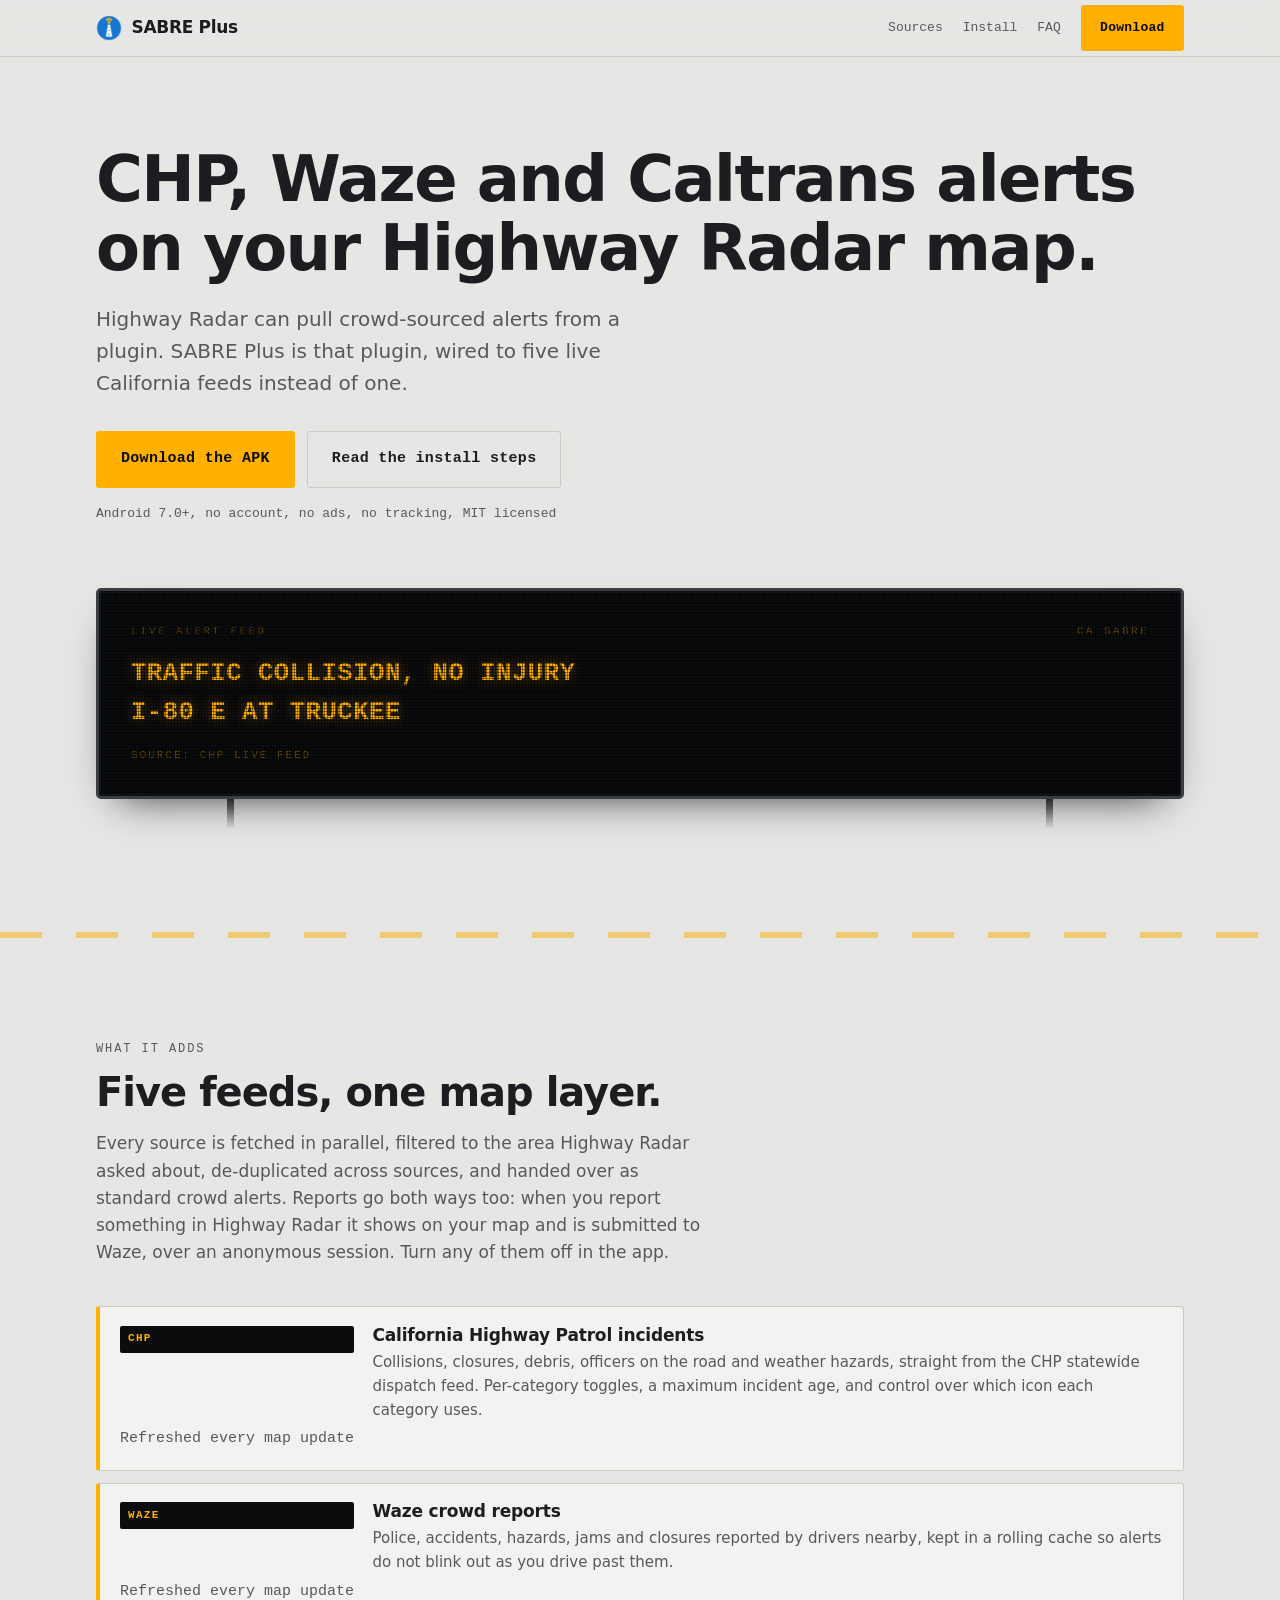
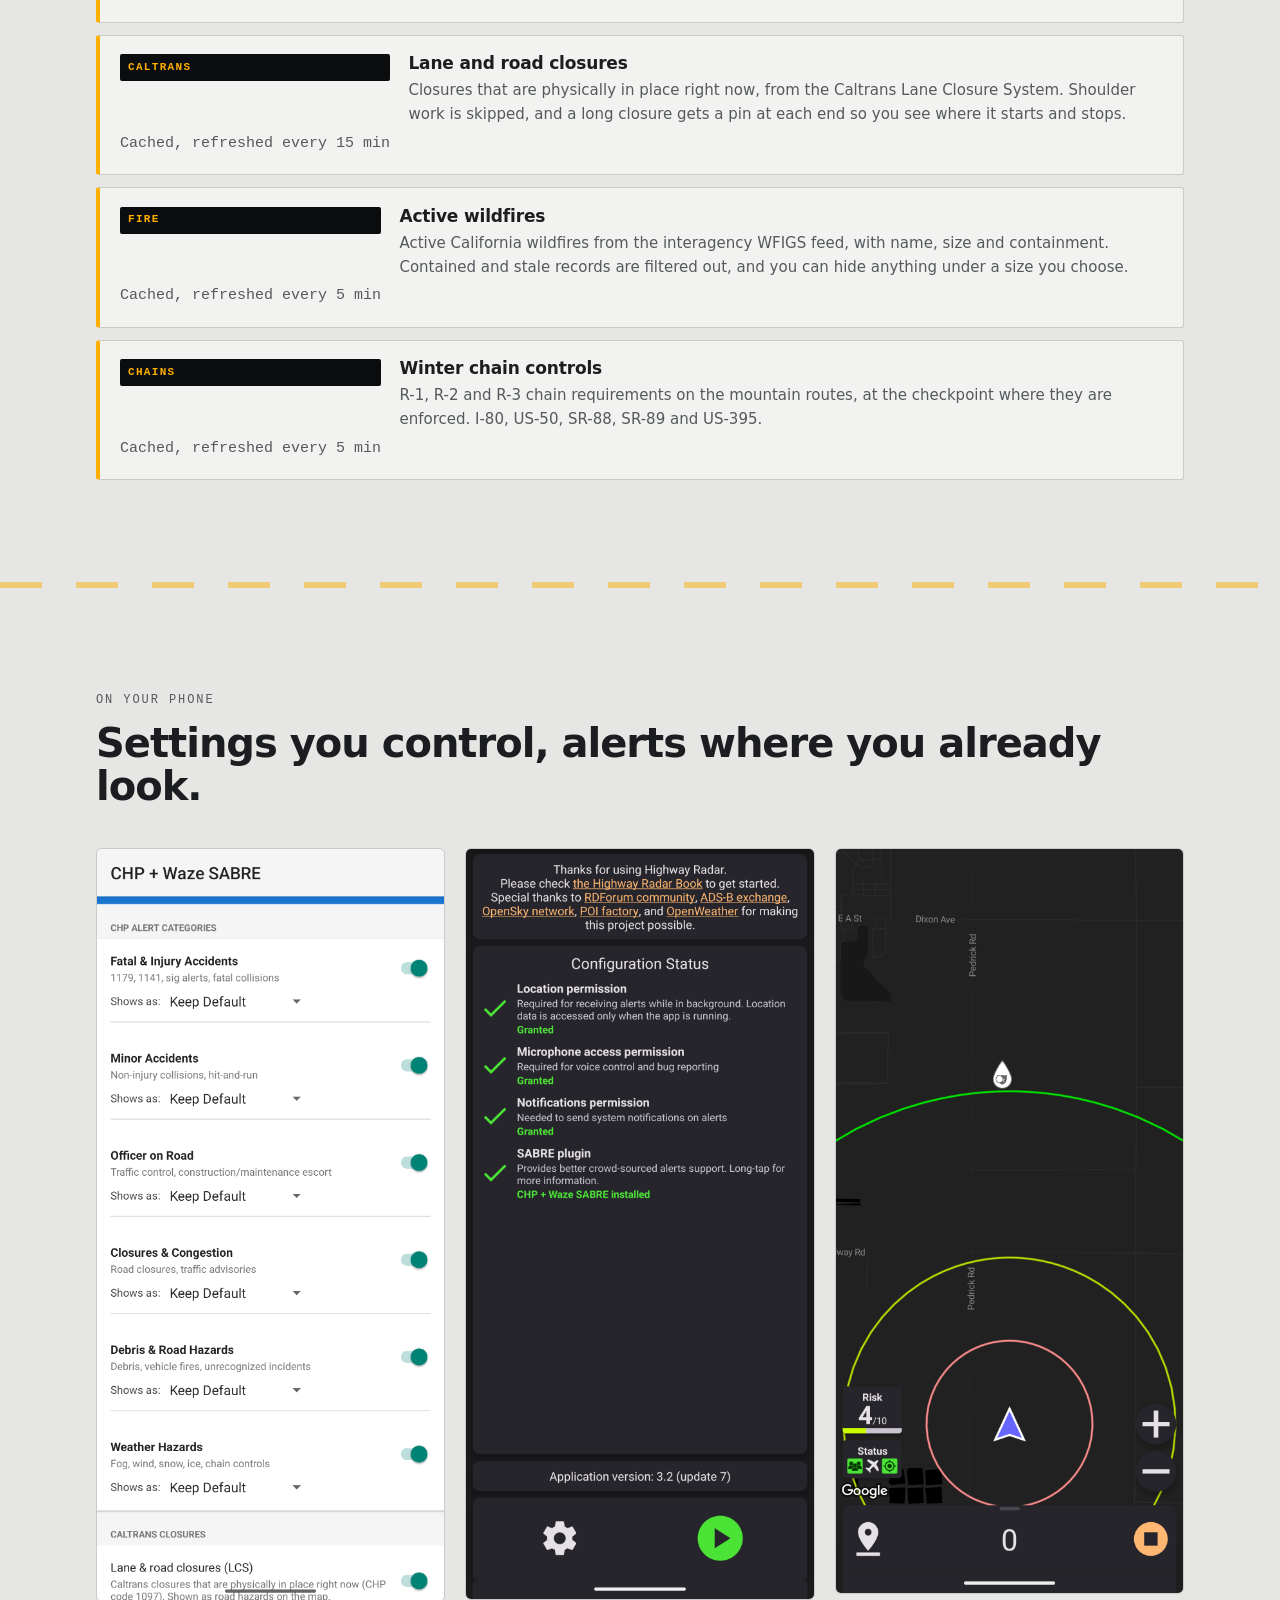
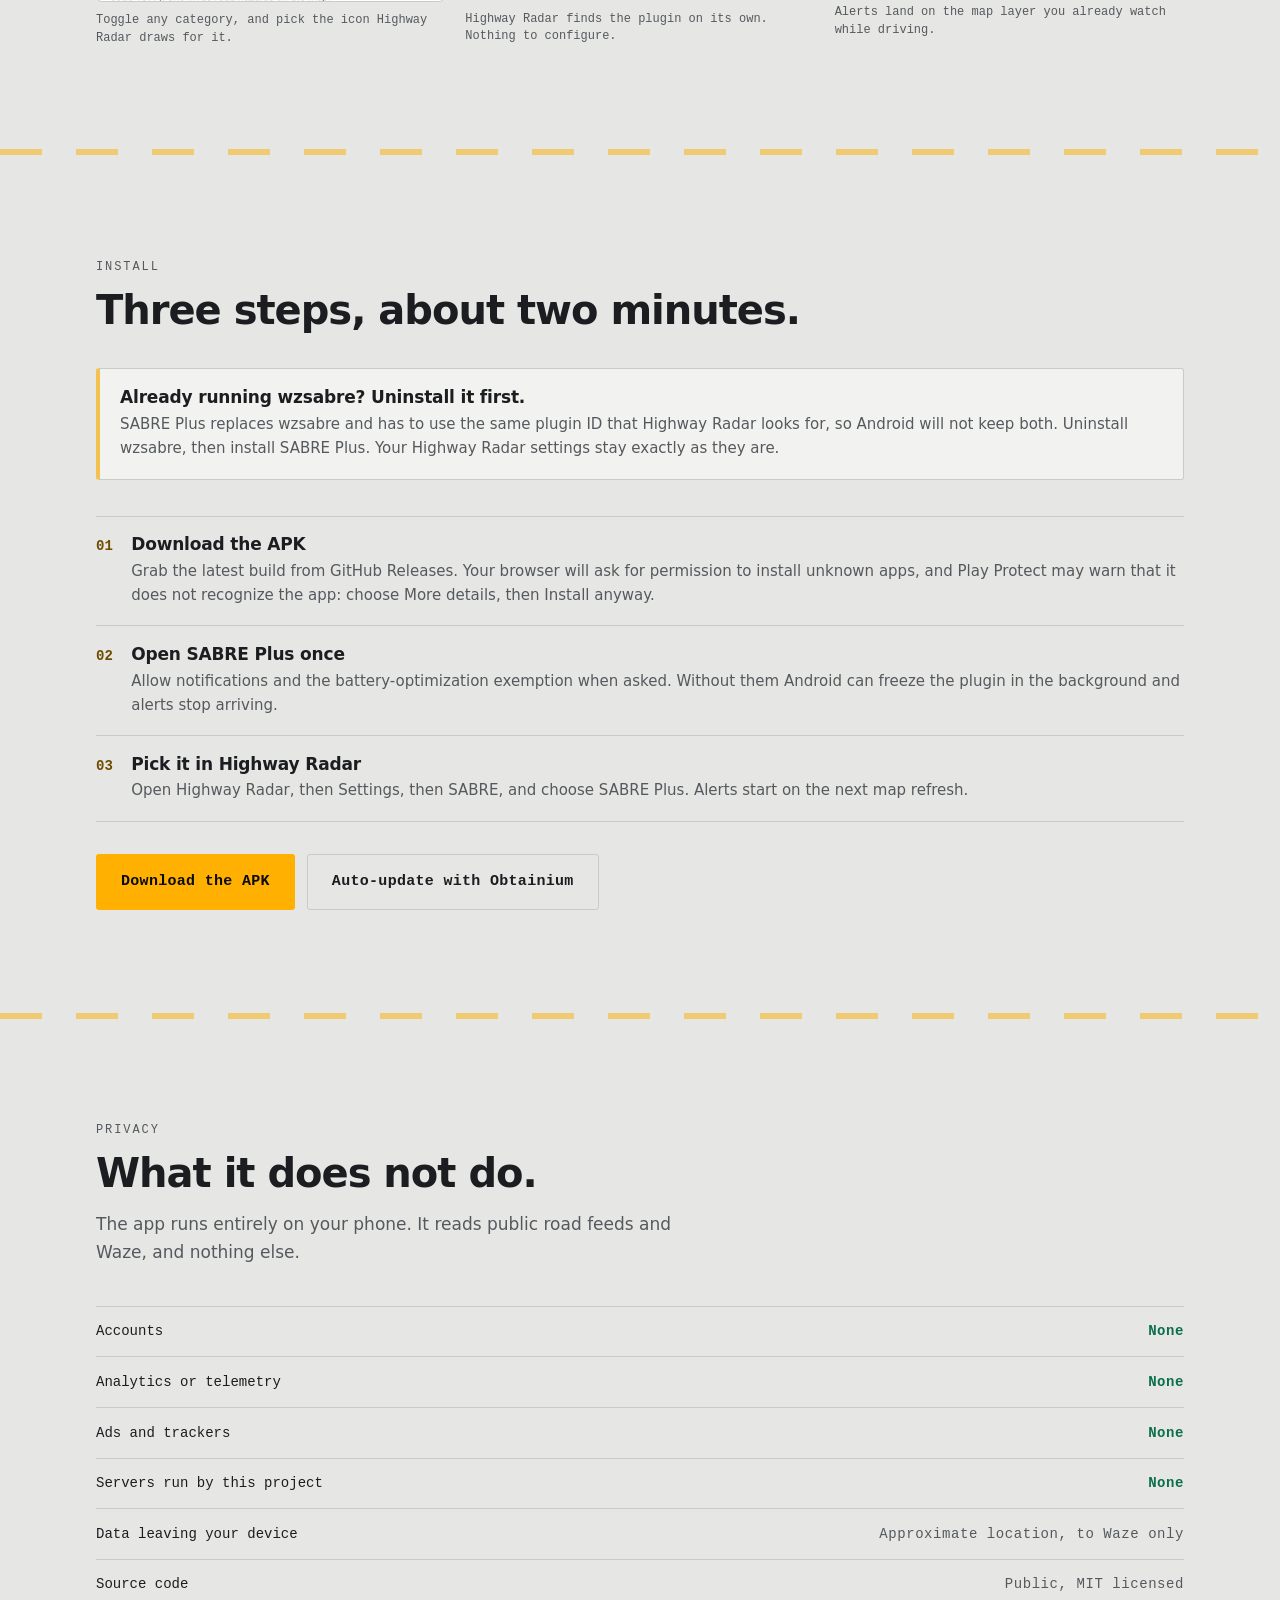
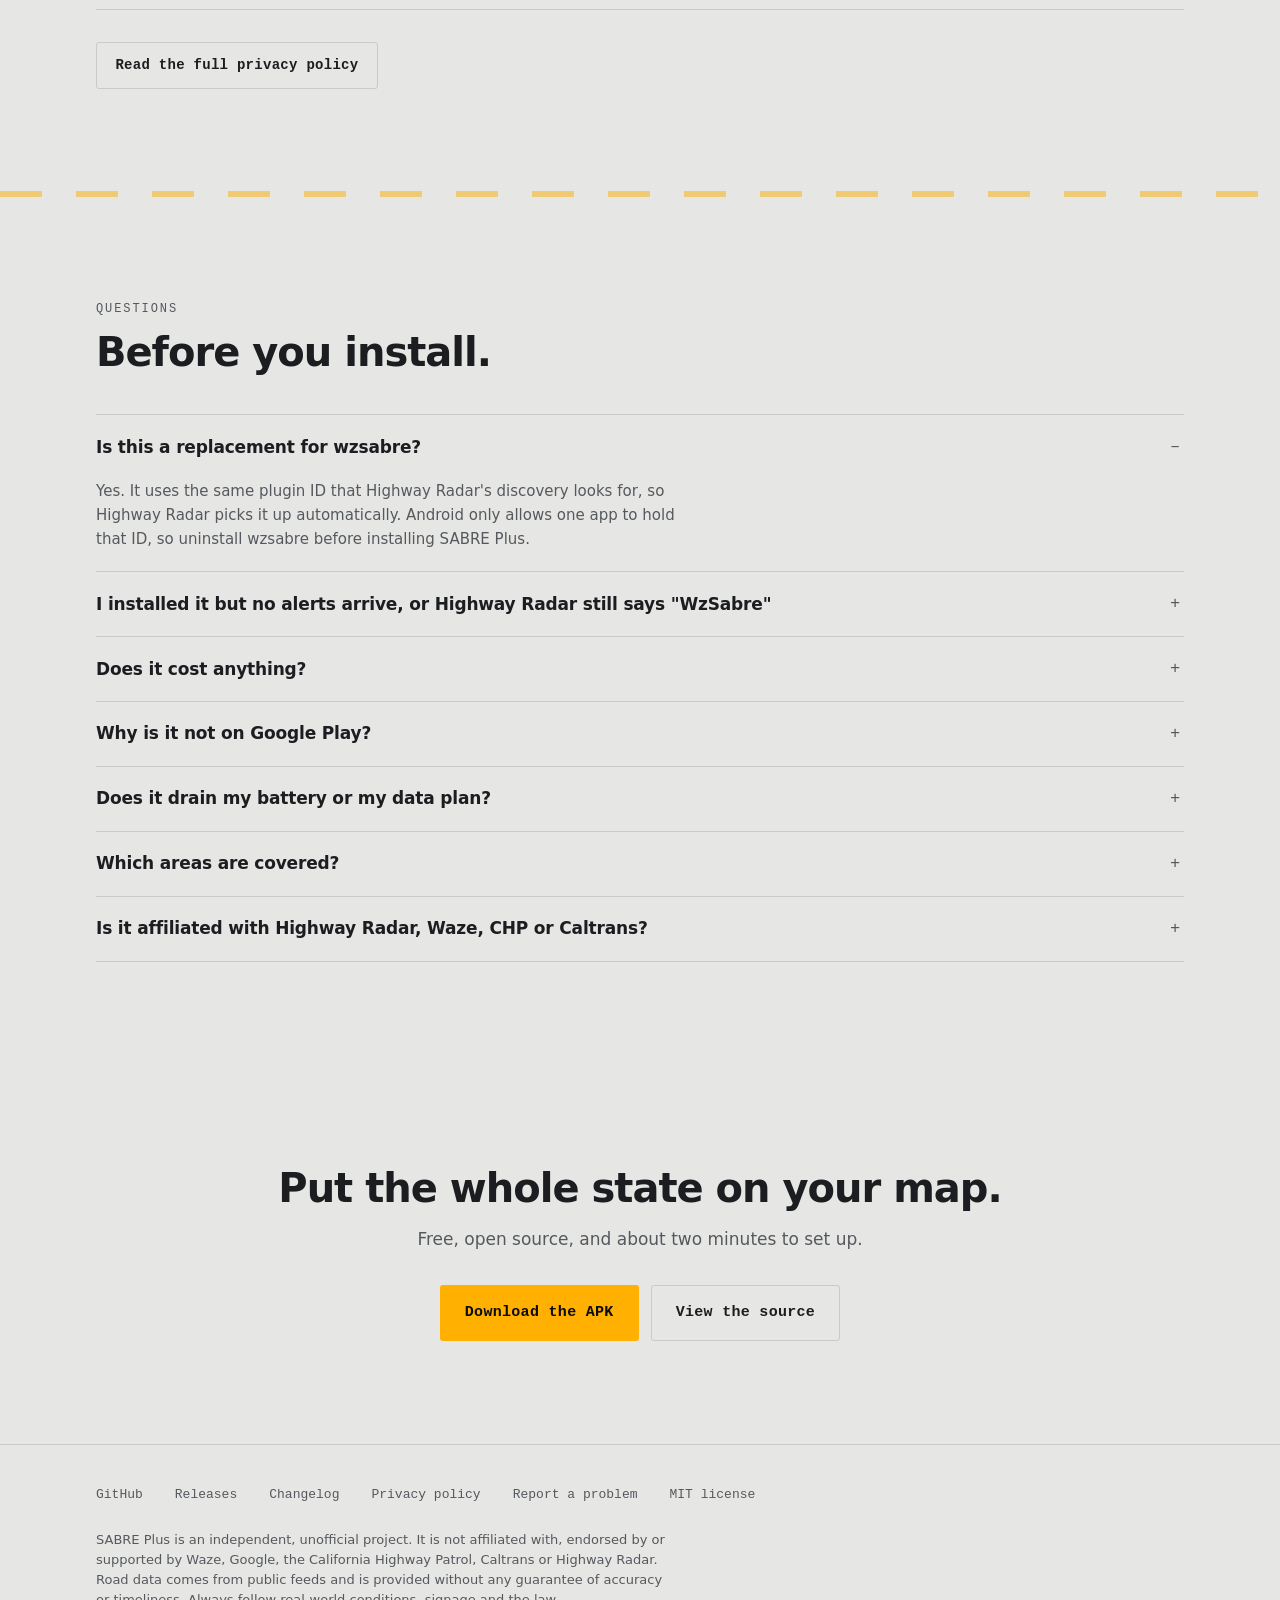
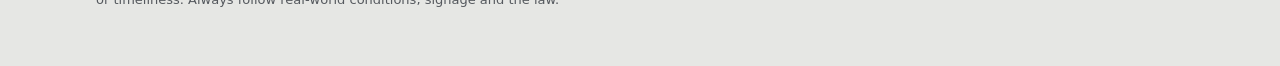
==== commit b132cacc: "Docs: note bidirectional reporting; update test count to 293 Co-Authored-By: Claude Opus 4.8 <norepl" ====
--- a/docs/index.html
+++ b/docs/index.html
@@ -124,6 +124,8 @@
       <p>
         Every source is fetched in parallel, filtered to the area Highway Radar asked
         about, de-duplicated across sources, and handed over as standard crowd alerts.
+        Reports go both ways too: when you report something in Highway Radar it shows on
+        your map and is submitted to Waze, over an anonymous session.
         Turn any of them off in the app.
       </p>
 
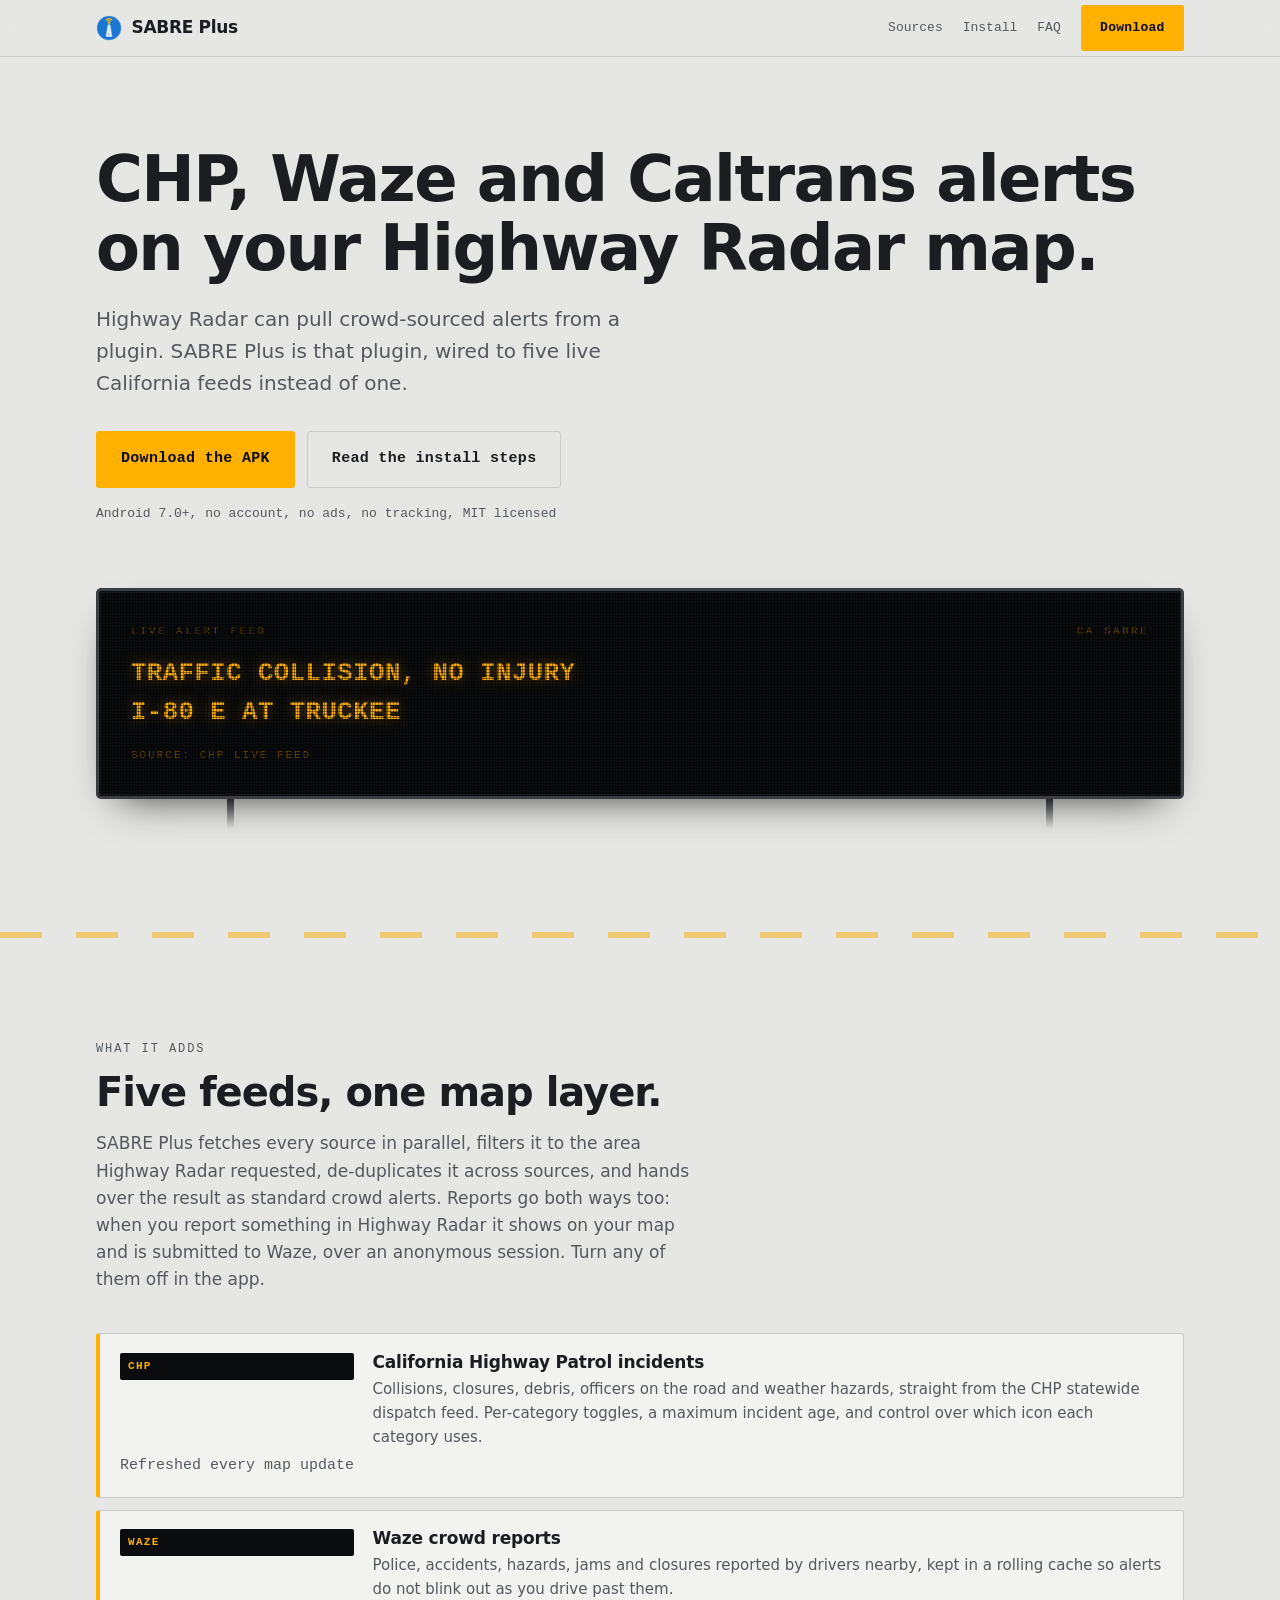
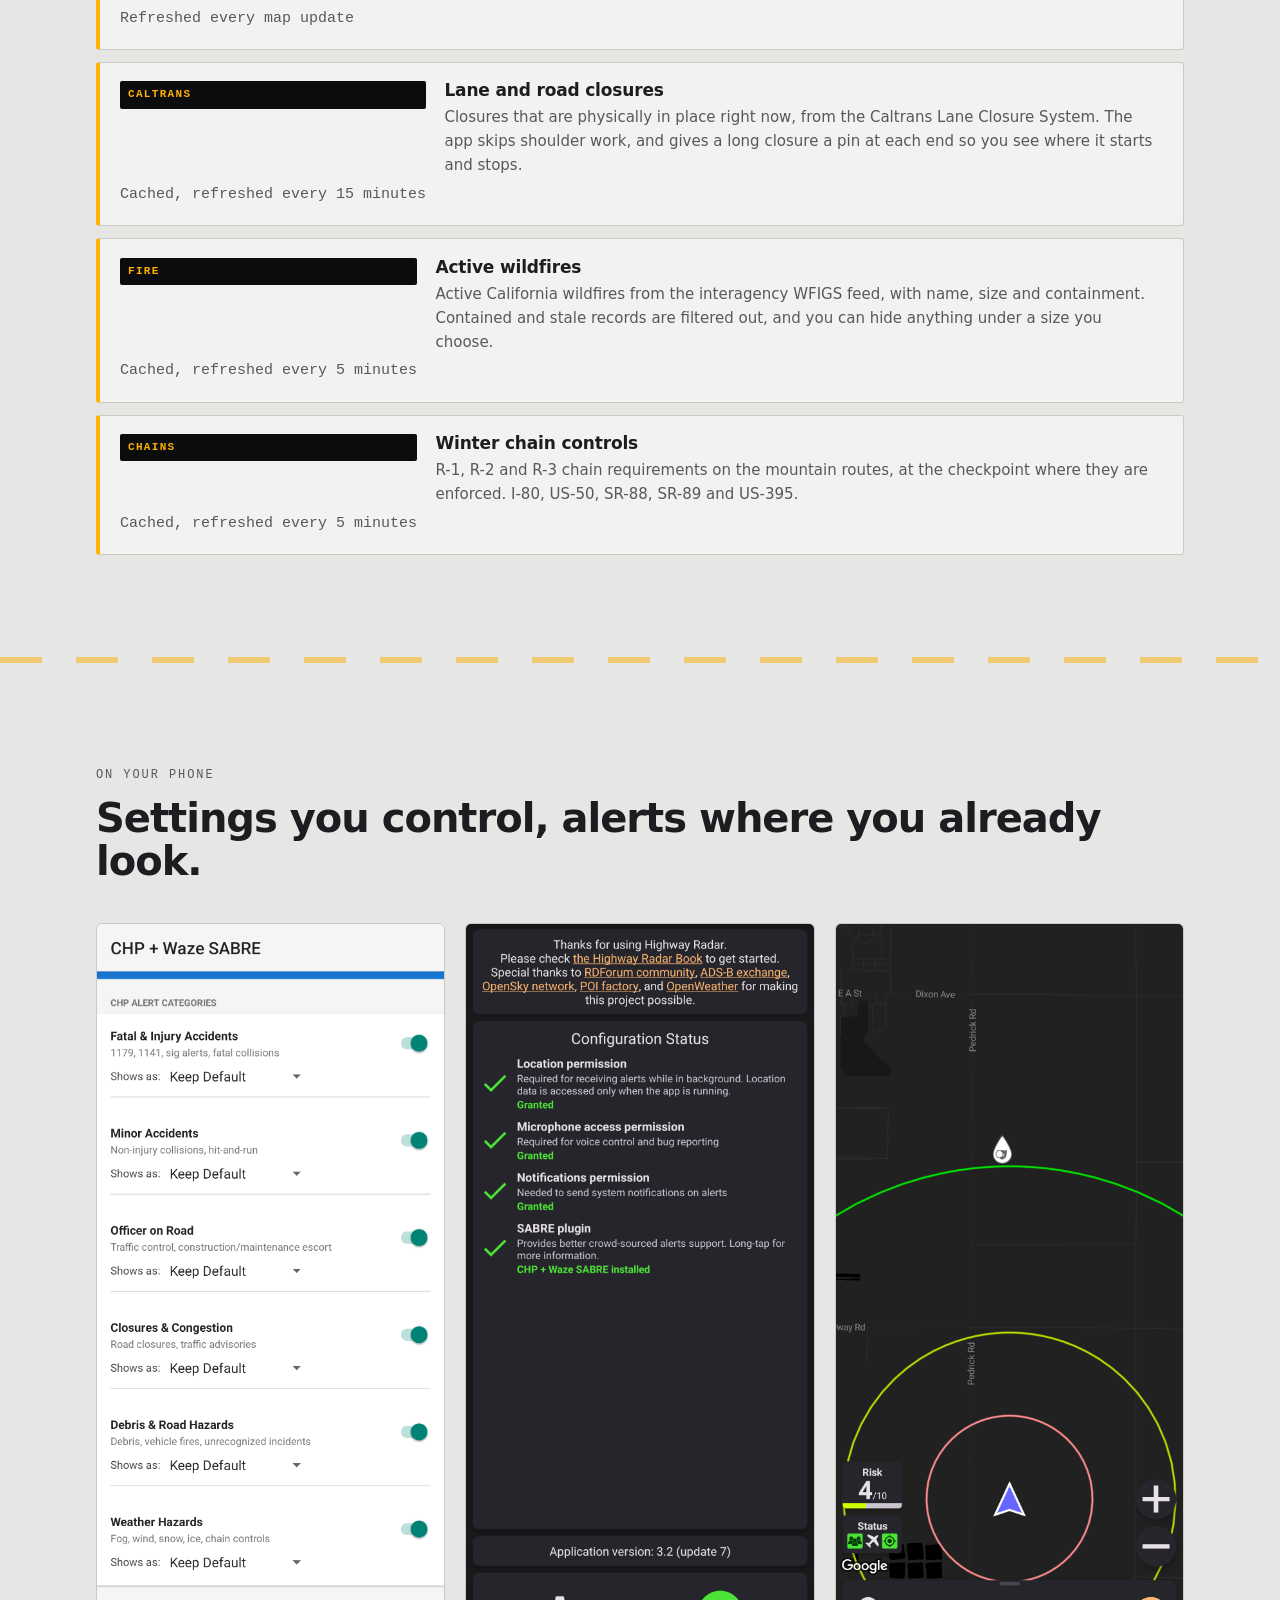
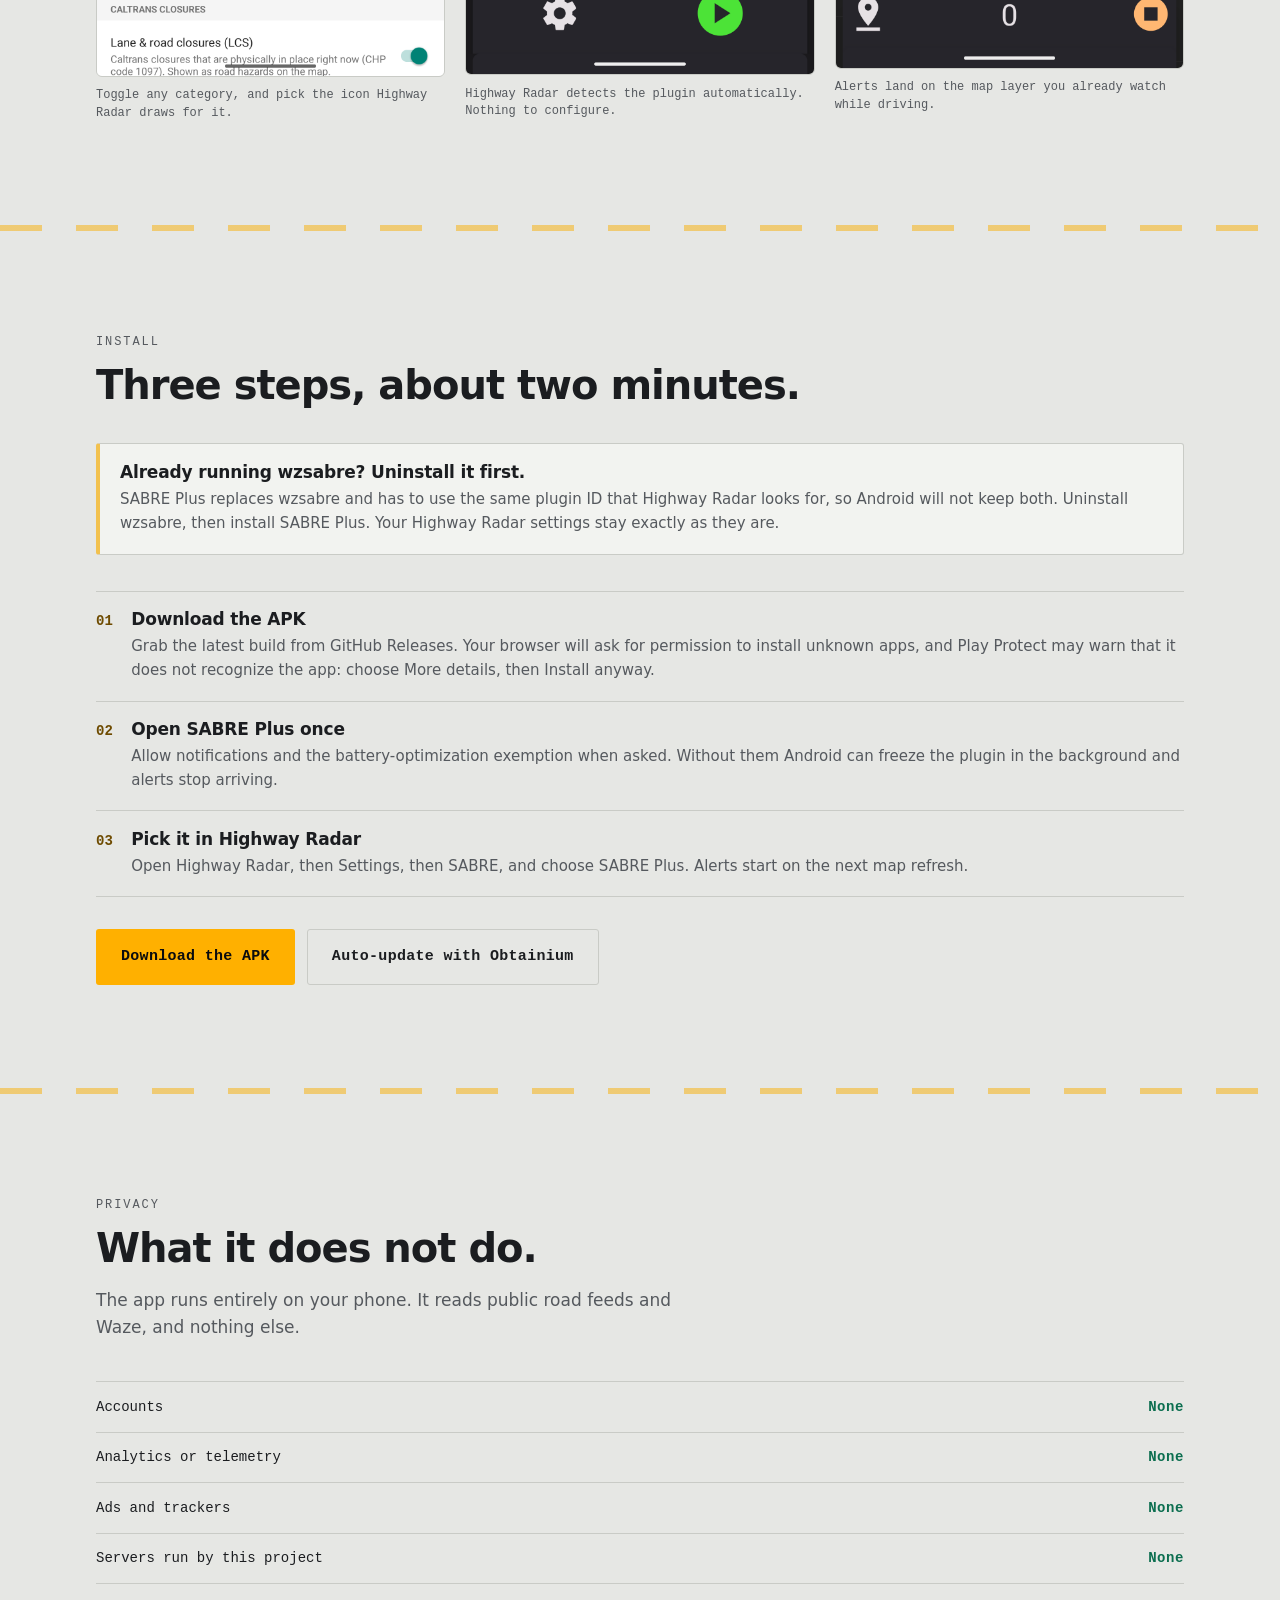
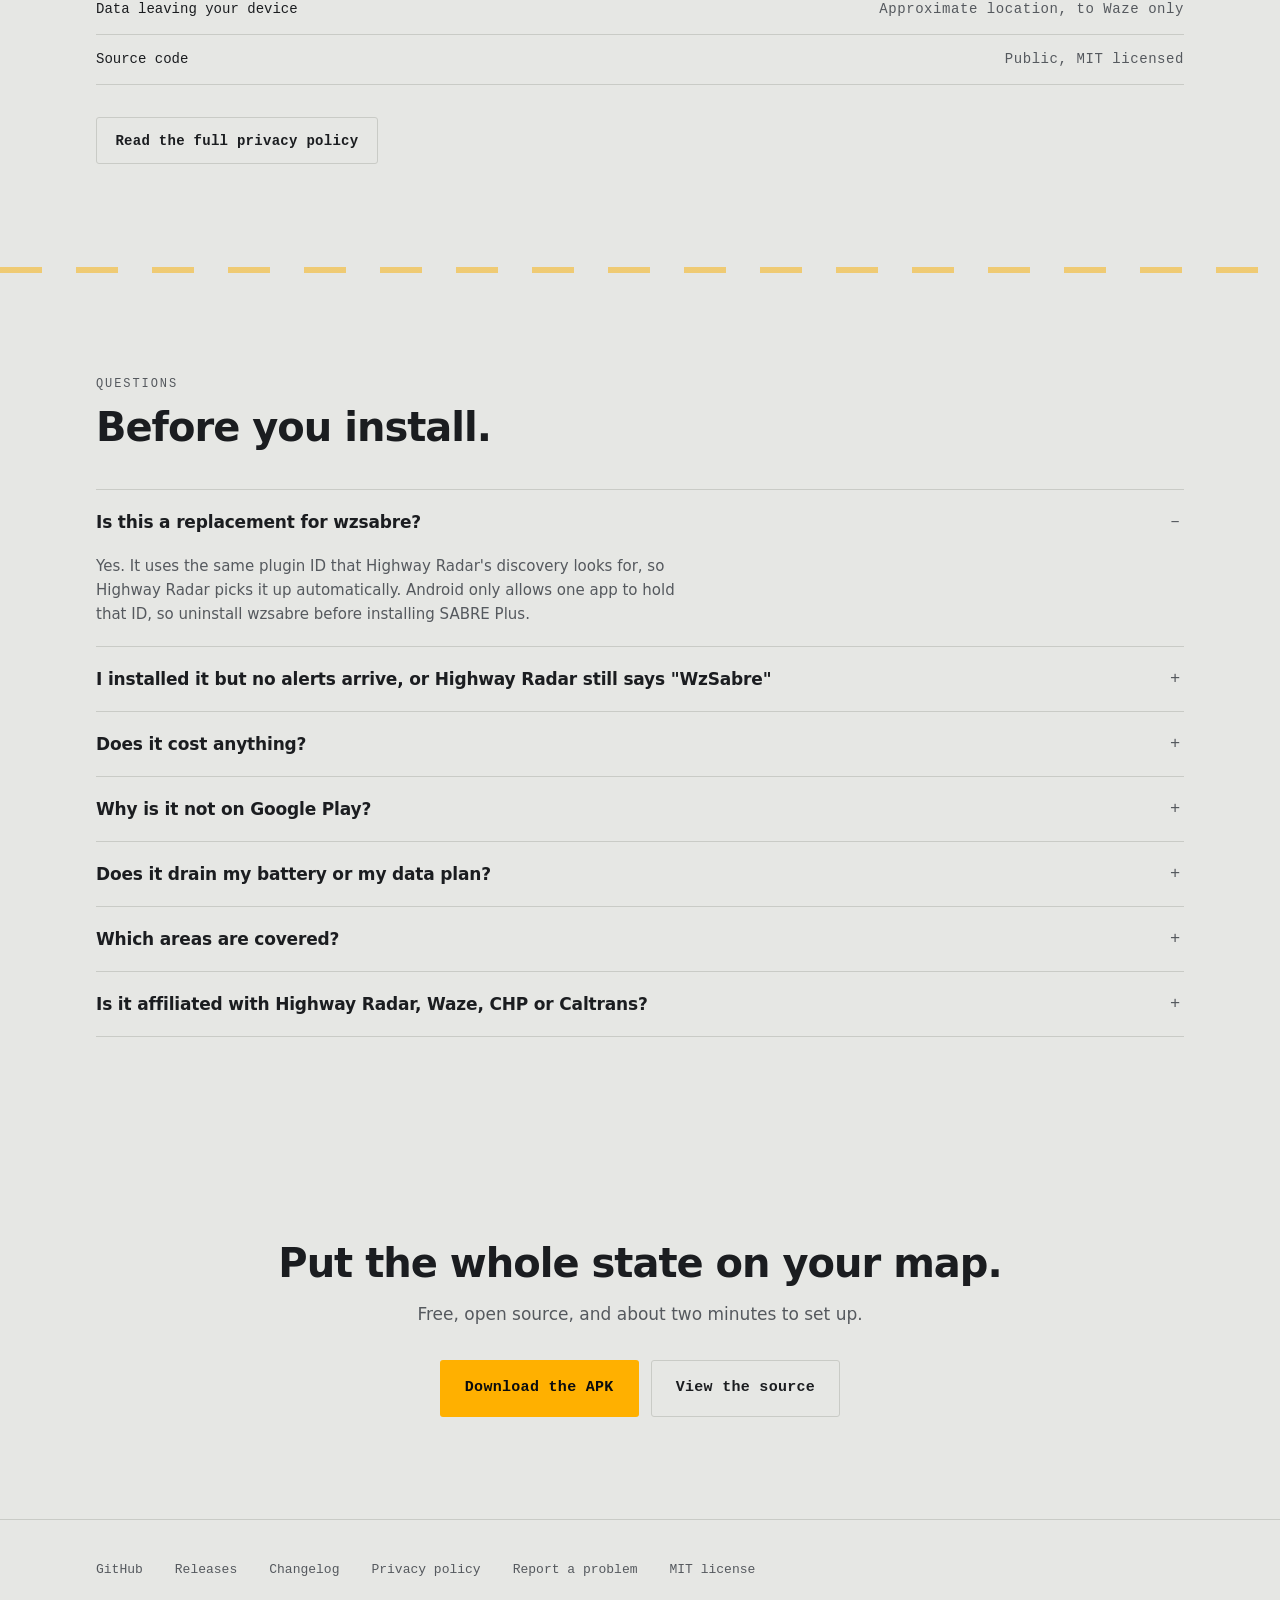
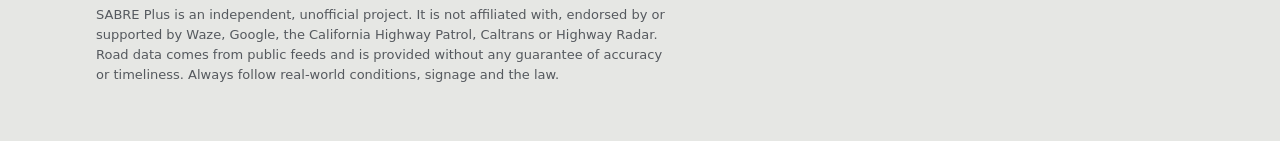
==== commit 2b738a3c: "Docs: adopt Google developer style on the website Remove first-person we/our/us from privacy.html, c" ====
--- a/docs/index.html
+++ b/docs/index.html
@@ -122,10 +122,10 @@
       <p class="label">What it adds</p>
       <h2>Five feeds, one map layer.</h2>
       <p>
-        Every source is fetched in parallel, filtered to the area Highway Radar asked
-        about, de-duplicated across sources, and handed over as standard crowd alerts.
-        Reports go both ways too: when you report something in Highway Radar it shows on
-        your map and is submitted to Waze, over an anonymous session.
+        SABRE Plus fetches every source in parallel, filters it to the area Highway Radar
+        requested, de-duplicates it across sources, and hands over the result as standard
+        crowd alerts. Reports go both ways too: when you report something in Highway Radar
+        it shows on your map and is submitted to Waze, over an anonymous session.
         Turn any of them off in the app.
       </p>
 
@@ -156,10 +156,10 @@
           <h3>Lane and road closures</h3>
           <p>
             Closures that are physically in place right now, from the Caltrans Lane
-            Closure System. Shoulder work is skipped, and a long closure gets a pin at
-            each end so you see where it starts and stops.
-          </p>
-          <p class="source__cadence">Cached, refreshed every 15 min</p>
+            Closure System. The app skips shoulder work, and gives a long closure a pin
+            at each end so you see where it starts and stops.
+          </p>
+          <p class="source__cadence">Cached, refreshed every 15 minutes</p>
         </article>
 
         <article class="source">
@@ -170,7 +170,7 @@
             size and containment. Contained and stale records are filtered out, and you
             can hide anything under a size you choose.
           </p>
-          <p class="source__cadence">Cached, refreshed every 5 min</p>
+          <p class="source__cadence">Cached, refreshed every 5 minutes</p>
         </article>
 
         <article class="source">
@@ -180,7 +180,7 @@
             R-1, R-2 and R-3 chain requirements on the mountain routes, at the
             checkpoint where they are enforced. I-80, US-50, SR-88, SR-89 and US-395.
           </p>
-          <p class="source__cadence">Cached, refreshed every 5 min</p>
+          <p class="source__cadence">Cached, refreshed every 5 minutes</p>
         </article>
       </div>
     </div>
@@ -202,7 +202,7 @@
         <figure>
           <img src="screenshots/hr_state.png" width="1080" height="2400" loading="lazy"
                alt="Highway Radar's plugin settings showing SABRE Plus detected and selected.">
-          <figcaption>Highway Radar finds the plugin on its own. Nothing to configure.</figcaption>
+          <figcaption>Highway Radar detects the plugin automatically. Nothing to configure.</figcaption>
         </figure>
         <figure>
           <img src="screenshots/hr-map.png" width="1080" height="2400" loading="lazy"
@@ -313,8 +313,8 @@
         <details>
           <summary>I installed it but no alerts arrive, or Highway Radar still says "WzSabre"</summary>
           <p>
-            Highway Radar remembers the plugin it first discovered and keeps using that
-            cached registration after you switch. Fully close and reopen Highway Radar,
+            Highway Radar caches the plugin registration it first discovered and keeps
+            using it after you switch. Fully close and reopen Highway Radar,
             which makes it run discovery again. If that does not fix it, clear Highway
             Radar's cache: Android Settings, then Apps, then Highway Radar, then Storage,
             then Clear cache. Use <strong>Clear cache</strong>, not Clear storage, because
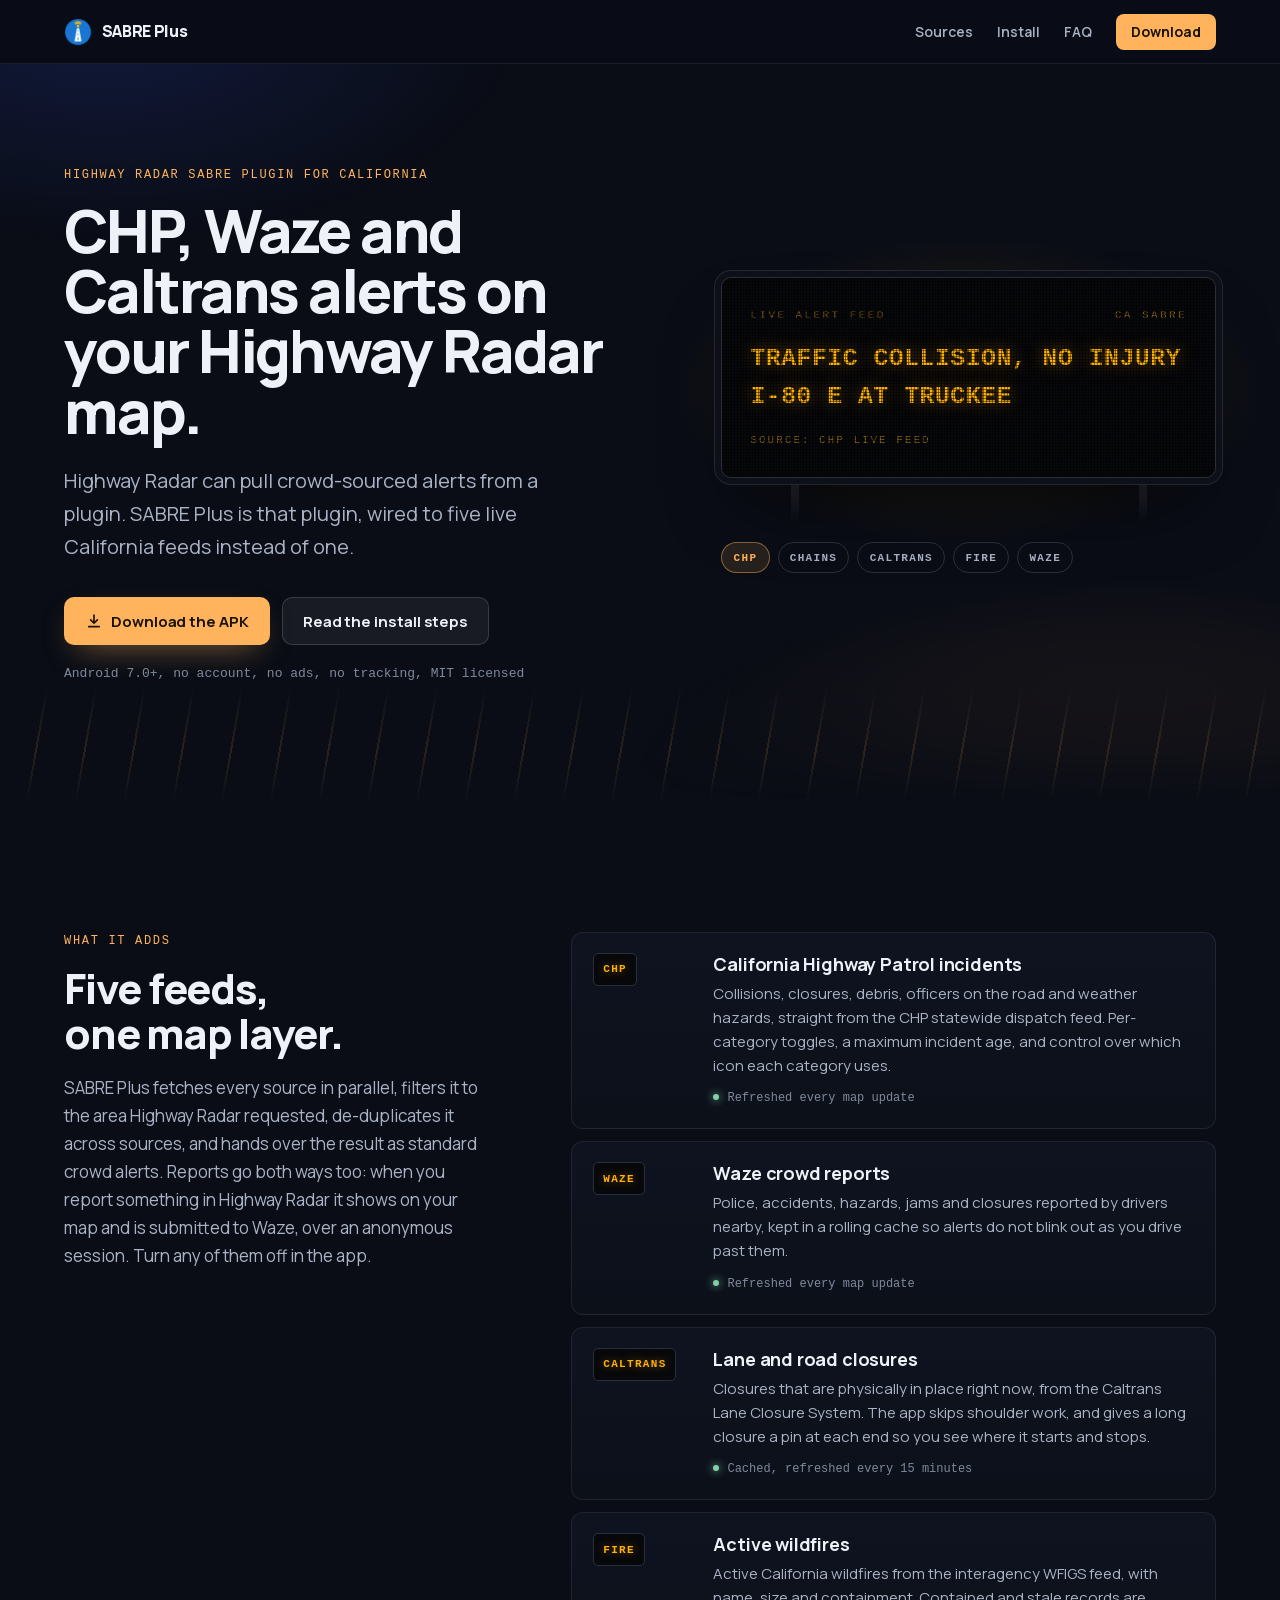
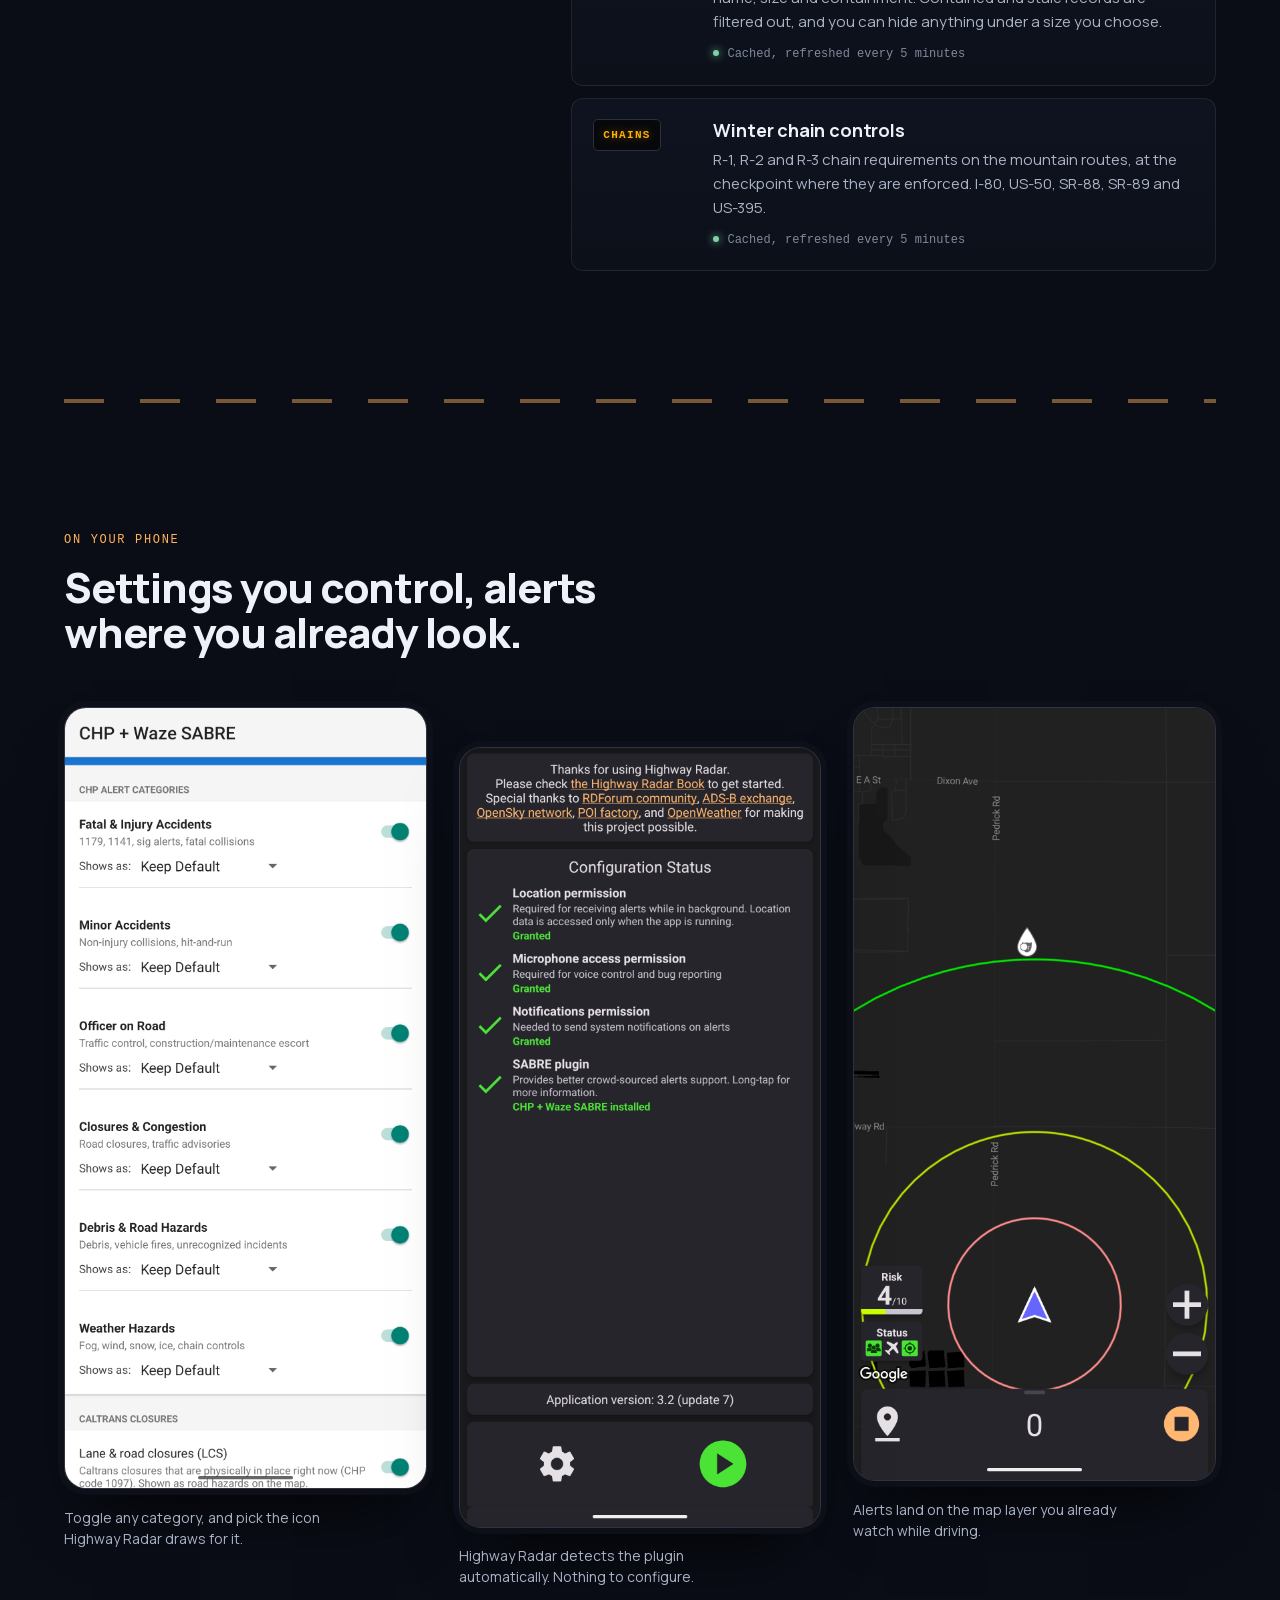
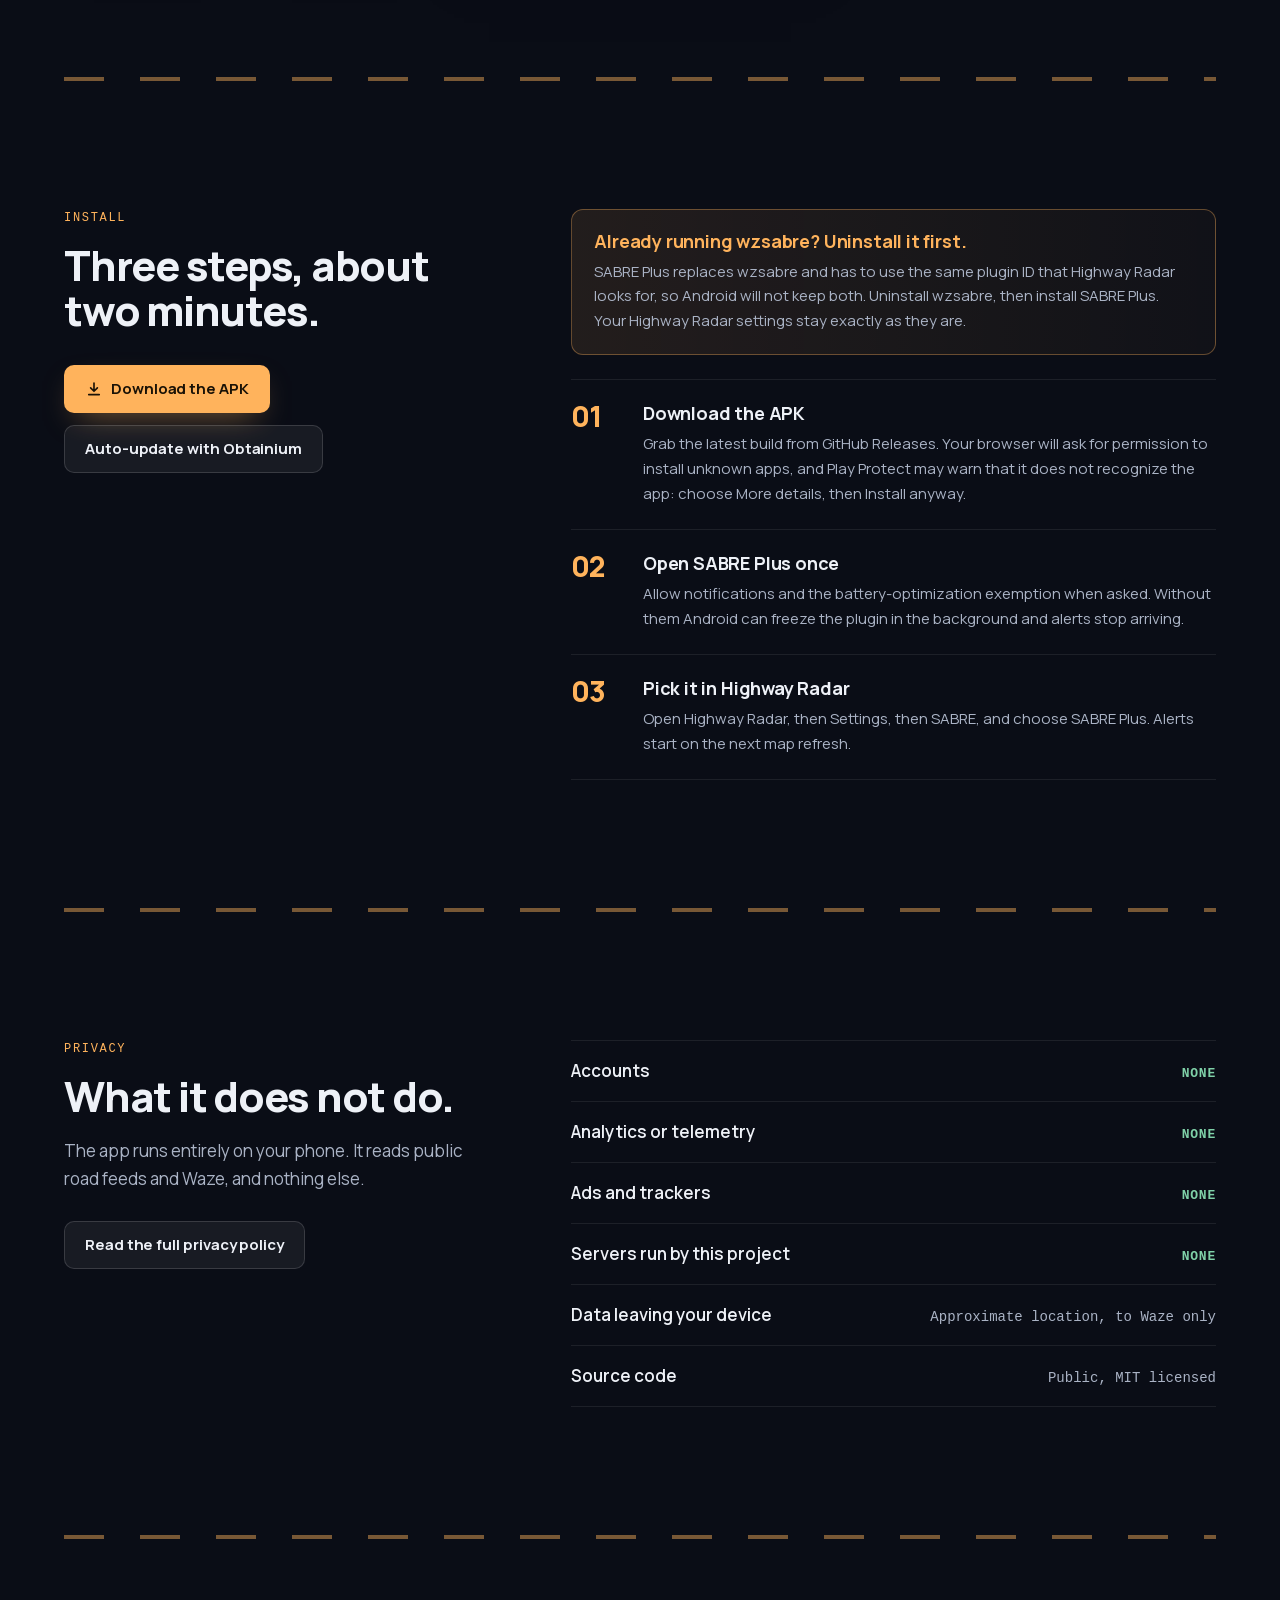
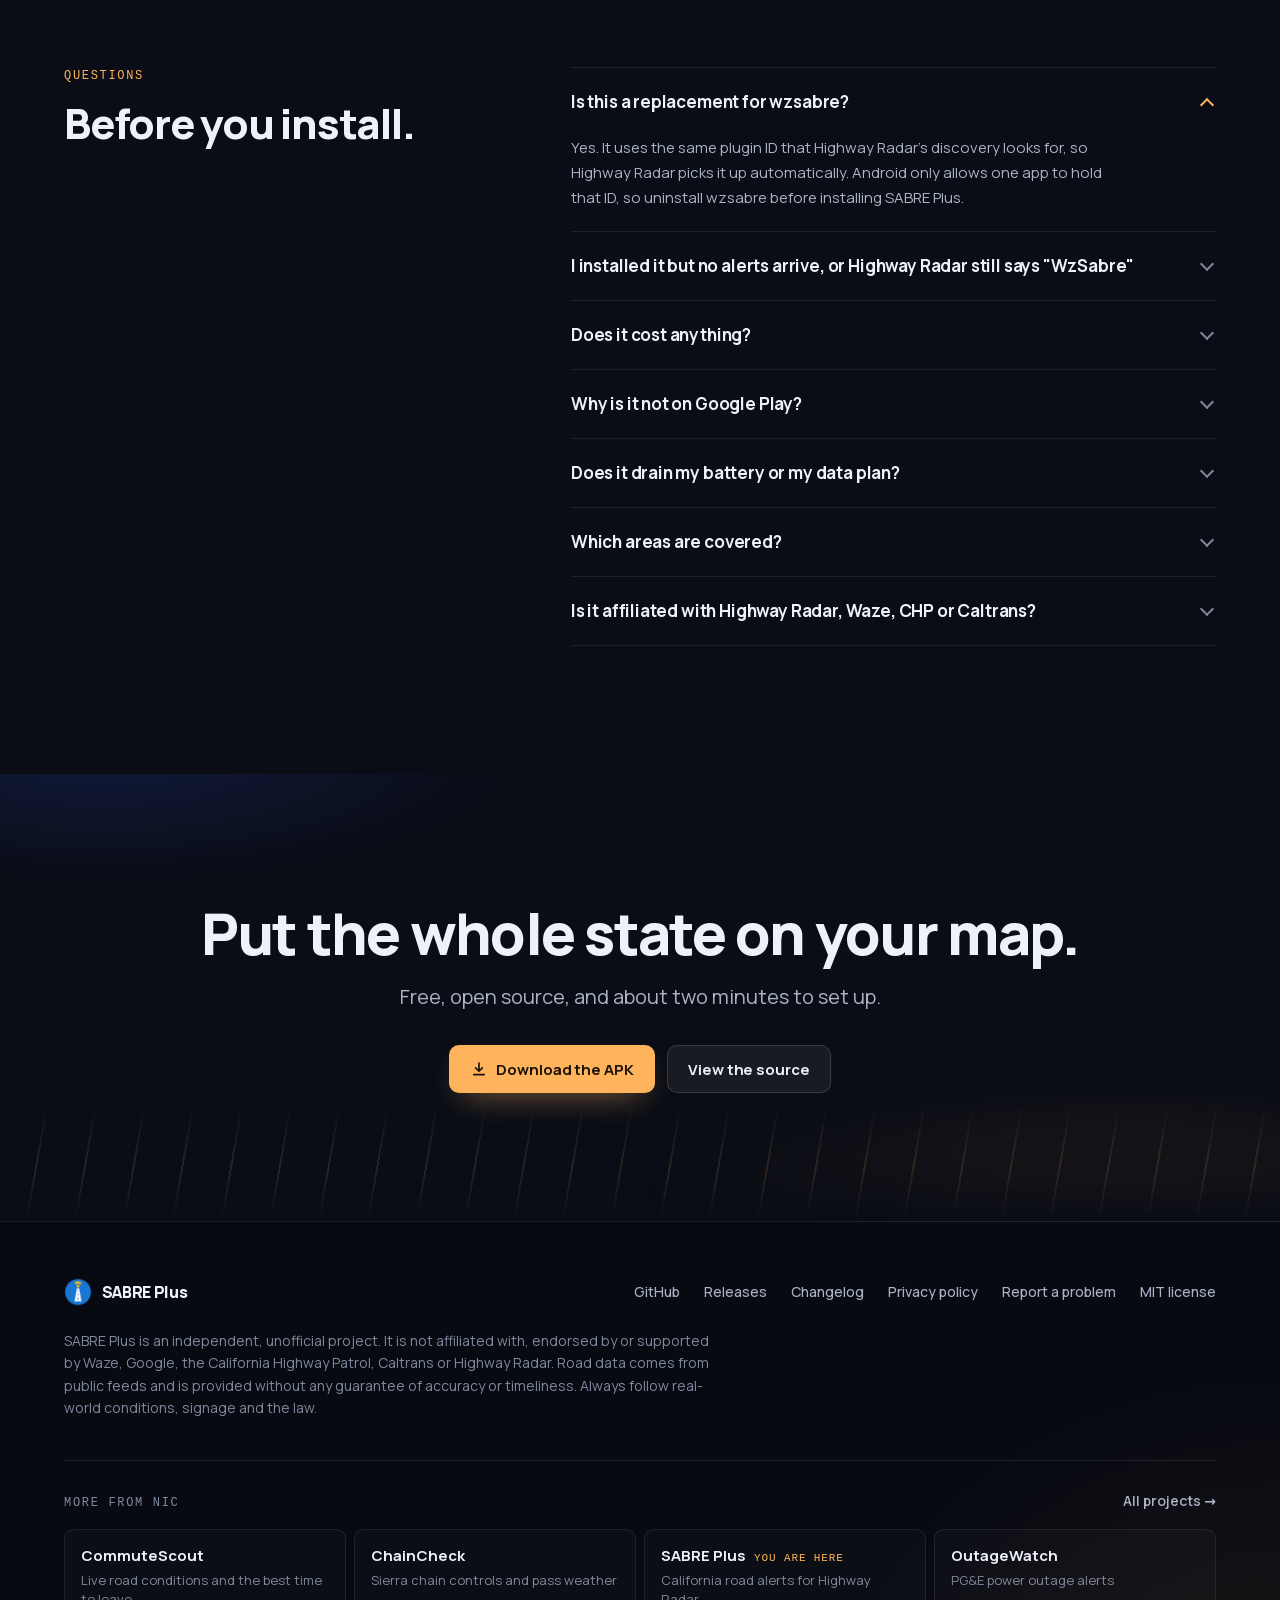
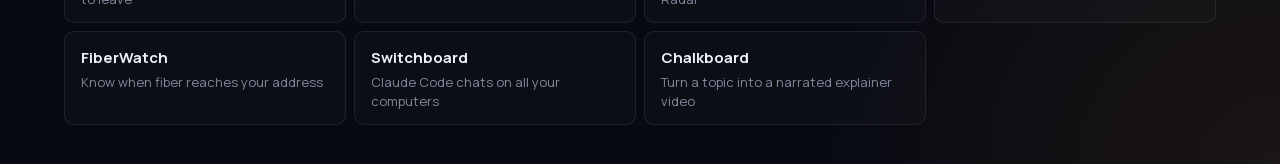
==== commit 45463c57: "Redesign the Pages site in the Night Drive skin Restyle docs/ (landing page and privacy policy) to t" ====
--- a/docs/index.html
+++ b/docs/index.html
@@ -6,8 +6,8 @@
 <title>SABRE Plus: CHP, Waze and Caltrans alerts for Highway Radar</title>
 <meta name="description" content="A free, open-source Highway Radar SABRE plugin for California. Adds live CHP incidents, Waze crowd alerts, Caltrans lane closures, active wildfires and winter chain controls to your Highway Radar map. Drop-in wzsabre replacement, Android 7.0+.">
 <link rel="canonical" href="https://nicglazkov.github.io/highway-radar-sabre-plus/">
-<meta name="theme-color" content="#E6E7E4" media="(prefers-color-scheme: light)">
-<meta name="theme-color" content="#111316" media="(prefers-color-scheme: dark)">
+<meta name="theme-color" content="#0a0d16">
+<meta name="color-scheme" content="dark">
 
 <meta property="og:type" content="website">
 <meta property="og:url" content="https://nicglazkov.github.io/highway-radar-sabre-plus/">
@@ -59,42 +59,47 @@
 }
 </script>
 
+<link rel="preload" href="fonts/manrope-latin.woff2" as="font" type="font/woff2" crossorigin>
 <link rel="stylesheet" href="style.css">
 </head>
 <body>
 
-<header class="masthead">
-  <div class="wrap">
-    <a class="mark" href="./">
-      <img src="screenshots/app-icon.png" alt="">
+<header class="nd-nav">
+  <div class="nd-wrap nd-nav__in">
+    <a class="nd-brand" href="./">
+      <img src="screenshots/app-icon.png" alt="" width="28" height="28">
       SABRE Plus
     </a>
-    <nav>
-      <a class="nav-hide" href="#sources">Sources</a>
-      <a class="nav-hide" href="#install">Install</a>
-      <a class="nav-hide" href="#faq">FAQ</a>
-      <a class="btn" href="https://github.com/nicglazkov/highway-radar-sabre-plus/releases/latest">Download</a>
+    <nav class="nd-links" aria-label="Primary">
+      <a class="nd-hide" href="#sources">Sources</a>
+      <a class="nd-hide" href="#install">Install</a>
+      <a class="nd-hide" href="#faq">FAQ</a>
+      <a class="nd-btn nd-btn--sm" href="https://github.com/nicglazkov/highway-radar-sabre-plus/releases/latest">Download</a>
     </nav>
   </div>
 </header>
 
 <main>
 
-  <section class="hero">
-    <div class="wrap">
-      <h1>CHP, Waze and Caltrans alerts on your Highway&nbsp;Radar map.</h1>
-      <p class="lede">
-        Highway Radar can pull crowd-sourced alerts from a plugin. SABRE Plus is that
-        plugin, wired to five live California feeds instead of one.
-      </p>
-
-      <div class="actions">
-        <a class="btn btn--lg" href="https://github.com/nicglazkov/highway-radar-sabre-plus/releases/latest">
-          Download the APK
-        </a>
-        <a class="btn btn--ghost btn--lg" href="#install">Read the install steps</a>
-      </div>
-      <p class="terms">Android 7.0+, no account, no ads, no tracking, MIT licensed</p>
+  <section class="hero nd-hero">
+    <div class="nd-streak" aria-hidden="true"></div>
+    <div class="nd-wrap hero__grid">
+      <div>
+        <p class="nd-eyebrow">Highway Radar SABRE plugin for California</p>
+        <h1>CHP, Waze and Caltrans alerts on your Highway&nbsp;Radar map.</h1>
+        <p class="lede">
+          Highway Radar can pull crowd-sourced alerts from a plugin. SABRE Plus is that
+          plugin, wired to five live California feeds instead of one.
+        </p>
+
+        <div class="nd-actions">
+          <a class="nd-btn" href="https://github.com/nicglazkov/highway-radar-sabre-plus/releases/latest">
+            <svg viewBox="0 0 24 24" fill="none" stroke="currentColor" stroke-width="2.2" stroke-linecap="round" stroke-linejoin="round" aria-hidden="true"><path d="M12 4v11m0 0-4.5-4.5M12 15l4.5-4.5M5 19.5h14"/></svg>Download the APK
+          </a>
+          <a class="nd-btn nd-btn--ghost" href="#install">Read the install steps</a>
+        </div>
+        <p class="terms">Android 7.0+, no account, no ads, no tracking, MIT licensed</p>
+      </div>
 
       <!-- The signature element: a Caltrans-style changeable message sign
            cycling the kind of alert each source actually produces. -->
@@ -111,23 +116,26 @@
           <p class="sign__src" id="signSrc">Source: CHP live feed</p>
         </div>
         <div class="gantry__legs" aria-hidden="true"><i></i><i></i></div>
-      </div>
-    </div>
-  </section>
-
-  <hr class="lane">
+        <ul class="feeds" id="signFeeds" aria-hidden="true">
+          <li class="is-on">CHP</li><li>Chains</li><li>Caltrans</li><li>Fire</li><li>Waze</li>
+        </ul>
+      </div>
+    </div>
+  </section>
 
   <section class="band" id="sources">
-    <div class="wrap">
-      <p class="label">What it adds</p>
-      <h2>Five feeds, one map layer.</h2>
-      <p>
-        SABRE Plus fetches every source in parallel, filters it to the area Highway Radar
-        requested, de-duplicates it across sources, and hands over the result as standard
-        crowd alerts. Reports go both ways too: when you report something in Highway Radar
-        it shows on your map and is submitted to Waze, over an anonymous session.
-        Turn any of them off in the app.
-      </p>
+    <div class="nd-wrap split">
+      <div class="split__head">
+        <p class="nd-eyebrow">What it adds</p>
+        <h2>Five feeds, one map layer.</h2>
+        <p>
+          SABRE Plus fetches every source in parallel, filters it to the area Highway Radar
+          requested, de-duplicates it across sources, and hands over the result as standard
+          crowd alerts. Reports go both ways too: when you report something in Highway Radar
+          it shows on your map and is submitted to Waze, over an anonymous session.
+          Turn any of them off in the app.
+        </p>
+      </div>
 
       <div class="sources">
         <article class="source">
@@ -189,9 +197,11 @@
   <hr class="lane">
 
   <section class="band">
-    <div class="wrap">
-      <p class="label">On your phone</p>
-      <h2>Settings you control, alerts where you already look.</h2>
+    <div class="nd-wrap">
+      <div class="band__head">
+        <p class="nd-eyebrow">On your phone</p>
+        <h2>Settings you control, alerts where you already look.</h2>
+      </div>
 
       <div class="screens">
         <figure>
@@ -216,68 +226,76 @@
   <hr class="lane">
 
   <section class="band" id="install">
-    <div class="wrap">
-      <p class="label">Install</p>
-      <h2>Three steps, about two minutes.</h2>
-
-      <div class="warn">
-        <h3>Already running wzsabre? Uninstall it first.</h3>
+    <div class="nd-wrap split">
+      <div class="split__head">
+        <p class="nd-eyebrow">Install</p>
+        <h2>Three steps, about two minutes.</h2>
+        <div class="nd-actions">
+          <a class="nd-btn" href="https://github.com/nicglazkov/highway-radar-sabre-plus/releases/latest"><svg viewBox="0 0 24 24" fill="none" stroke="currentColor" stroke-width="2.2" stroke-linecap="round" stroke-linejoin="round" aria-hidden="true"><path d="M12 4v11m0 0-4.5-4.5M12 15l4.5-4.5M5 19.5h14"/></svg>Download the APK</a>
+          <a class="nd-btn nd-btn--ghost" href="https://github.com/ImranR98/Obtainium">Auto-update with Obtainium</a>
+        </div>
+      </div>
+
+      <div>
+        <div class="warn">
+          <h3>Already running wzsabre? Uninstall it first.</h3>
+          <p>
+            SABRE Plus replaces wzsabre and has to use the same plugin ID that Highway
+            Radar looks for, so Android will not keep both. Uninstall wzsabre, then
+            install SABRE Plus. Your Highway Radar settings stay exactly as they are.
+          </p>
+        </div>
+
+        <ol class="steps">
+          <li>
+            <div>
+              <h3>Download the APK</h3>
+              <p>
+                Grab the latest build from GitHub Releases. Your browser will ask for
+                permission to install unknown apps, and Play Protect may warn that it does
+                not recognize the app: choose More details, then Install anyway.
+              </p>
+            </div>
+          </li>
+          <li>
+            <div>
+              <h3>Open SABRE Plus once</h3>
+              <p>
+                Allow notifications and the battery-optimization exemption when asked.
+                Without them Android can freeze the plugin in the background and alerts
+                stop arriving.
+              </p>
+            </div>
+          </li>
+          <li>
+            <div>
+              <h3>Pick it in Highway Radar</h3>
+              <p>
+                Open Highway Radar, then Settings, then SABRE, and choose SABRE Plus.
+                Alerts start on the next map refresh.
+              </p>
+            </div>
+          </li>
+        </ol>
+      </div>
+    </div>
+  </section>
+
+  <hr class="lane">
+
+  <section class="band">
+    <div class="nd-wrap split">
+      <div class="split__head">
+        <p class="nd-eyebrow">Privacy</p>
+        <h2>What it does not do.</h2>
         <p>
-          SABRE Plus replaces wzsabre and has to use the same plugin ID that Highway
-          Radar looks for, so Android will not keep both. Uninstall wzsabre, then
-          install SABRE Plus. Your Highway Radar settings stay exactly as they are.
+          The app runs entirely on your phone. It reads public road feeds and Waze, and
+          nothing else.
         </p>
-      </div>
-
-      <ol class="steps">
-        <li>
-          <div>
-            <h3>Download the APK</h3>
-            <p>
-              Grab the latest build from GitHub Releases. Your browser will ask for
-              permission to install unknown apps, and Play Protect may warn that it does
-              not recognize the app: choose More details, then Install anyway.
-            </p>
-          </div>
-        </li>
-        <li>
-          <div>
-            <h3>Open SABRE Plus once</h3>
-            <p>
-              Allow notifications and the battery-optimization exemption when asked.
-              Without them Android can freeze the plugin in the background and alerts
-              stop arriving.
-            </p>
-          </div>
-        </li>
-        <li>
-          <div>
-            <h3>Pick it in Highway Radar</h3>
-            <p>
-              Open Highway Radar, then Settings, then SABRE, and choose SABRE Plus.
-              Alerts start on the next map refresh.
-            </p>
-          </div>
-        </li>
-      </ol>
-
-      <div class="actions">
-        <a class="btn btn--lg" href="https://github.com/nicglazkov/highway-radar-sabre-plus/releases/latest">Download the APK</a>
-        <a class="btn btn--ghost btn--lg" href="https://github.com/ImranR98/Obtainium">Auto-update with Obtainium</a>
-      </div>
-    </div>
-  </section>
-
-  <hr class="lane">
-
-  <section class="band">
-    <div class="wrap">
-      <p class="label">Privacy</p>
-      <h2>What it does not do.</h2>
-      <p>
-        The app runs entirely on your phone. It reads public road feeds and Waze, and
-        nothing else.
-      </p>
+        <div class="nd-actions">
+          <a class="nd-btn nd-btn--ghost" href="privacy.html">Read the full privacy policy</a>
+        </div>
+      </div>
 
       <dl class="ledger">
         <div><dt>Accounts</dt><dd>None</dd></div>
@@ -287,119 +305,137 @@
         <div><dt>Data leaving your device</dt><dd class="is-note">Approximate location, to Waze only</dd></div>
         <div><dt>Source code</dt><dd class="is-note">Public, MIT licensed</dd></div>
       </dl>
-
-      <div class="actions">
-        <a class="btn btn--ghost" href="privacy.html">Read the full privacy policy</a>
-      </div>
     </div>
   </section>
 
   <hr class="lane">
 
   <section class="band" id="faq">
-    <div class="wrap">
-      <p class="label">Questions</p>
-      <h2>Before you install.</h2>
+    <div class="nd-wrap split">
+      <div class="split__head">
+        <p class="nd-eyebrow">Questions</p>
+        <h2>Before you install.</h2>
+      </div>
 
       <div class="faq">
-        <details open>
-          <summary>Is this a replacement for wzsabre?</summary>
-          <p>
-            Yes. It uses the same plugin ID that Highway Radar's discovery looks for, so
-            Highway Radar picks it up automatically. Android only allows one app to hold
-            that ID, so uninstall wzsabre before installing SABRE Plus.
-          </p>
-        </details>
-        <details>
-          <summary>I installed it but no alerts arrive, or Highway Radar still says "WzSabre"</summary>
-          <p>
-            Highway Radar caches the plugin registration it first discovered and keeps
-            using it after you switch. Fully close and reopen Highway Radar,
-            which makes it run discovery again. If that does not fix it, clear Highway
-            Radar's cache: Android Settings, then Apps, then Highway Radar, then Storage,
-            then Clear cache. Use <strong>Clear cache</strong>, not Clear storage, because
-            Clear storage would erase your Highway Radar settings.
-          </p>
-          <p>
-            Tapping Share diagnostics in the SABRE Plus app tells you which case you are
-            in: it reports whether Highway Radar has re-detected SABRE Plus or is still
-            running off a cached registration.
-          </p>
-        </details>
-        <details>
-          <summary>Does it cost anything?</summary>
-          <p>
-            No. It is free and open source under the MIT license. No account, no ads, no
-            in-app purchases, no premium tier.
-          </p>
-        </details>
-        <details>
-          <summary>Why is it not on Google Play?</summary>
-          <p>
-            The plugin has to use the exact package ID Highway Radar looks for, and that
-            ID is already taken on Play. You install the APK from GitHub Releases
-            instead, or point Obtainium at the repository and let it handle updates.
-          </p>
-        </details>
-        <details>
-          <summary>Does it drain my battery or my data plan?</summary>
-          <p>
-            The plugin runs only while Highway Radar is open and stops itself shortly
-            after you close it. The large Caltrans feeds are cached, refreshed on a long
-            interval, and skipped entirely when Caltrans reports nothing has changed.
-          </p>
-        </details>
-        <details>
-          <summary>Which areas are covered?</summary>
-          <p>
-            California. CHP incidents and Caltrans closures are statewide, chain
-            controls cover the mountain passes, wildfires cover the state, and Waze
-            reports work anywhere Waze does.
-          </p>
-        </details>
-        <details>
-          <summary>Is it affiliated with Highway Radar, Waze, CHP or Caltrans?</summary>
-          <p>
-            No. It is an independent project, not affiliated with, endorsed by or
-            supported by any of them. Do not rely on it for safety-critical decisions.
-          </p>
-        </details>
-      </div>
-    </div>
-  </section>
-
-  <section class="closer">
-    <div class="wrap">
+          <details open>
+            <summary>Is this a replacement for wzsabre?</summary>
+            <p>
+              Yes. It uses the same plugin ID that Highway Radar's discovery looks for, so
+              Highway Radar picks it up automatically. Android only allows one app to hold
+              that ID, so uninstall wzsabre before installing SABRE Plus.
+            </p>
+          </details>
+          <details>
+            <summary>I installed it but no alerts arrive, or Highway Radar still says "WzSabre"</summary>
+            <p>
+              Highway Radar caches the plugin registration it first discovered and keeps
+              using it after you switch. Fully close and reopen Highway Radar,
+              which makes it run discovery again. If that does not fix it, clear Highway
+              Radar's cache: Android Settings, then Apps, then Highway Radar, then Storage,
+              then Clear cache. Use <strong>Clear cache</strong>, not Clear storage, because
+              Clear storage would erase your Highway Radar settings.
+            </p>
+            <p>
+              Tapping Share diagnostics in the SABRE Plus app tells you which case you are
+              in: it reports whether Highway Radar has re-detected SABRE Plus or is still
+              running off a cached registration.
+            </p>
+          </details>
+          <details>
+            <summary>Does it cost anything?</summary>
+            <p>
+              No. It is free and open source under the MIT license. No account, no ads, no
+              in-app purchases, no premium tier.
+            </p>
+          </details>
+          <details>
+            <summary>Why is it not on Google Play?</summary>
+            <p>
+              The plugin has to use the exact package ID Highway Radar looks for, and that
+              ID is already taken on Play. You install the APK from GitHub Releases
+              instead, or point Obtainium at the repository and let it handle updates.
+            </p>
+          </details>
+          <details>
+            <summary>Does it drain my battery or my data plan?</summary>
+            <p>
+              The plugin runs only while Highway Radar is open and stops itself shortly
+              after you close it. The large Caltrans feeds are cached, refreshed on a long
+              interval, and skipped entirely when Caltrans reports nothing has changed.
+            </p>
+          </details>
+          <details>
+            <summary>Which areas are covered?</summary>
+            <p>
+              California. CHP incidents and Caltrans closures are statewide, chain
+              controls cover the mountain passes, wildfires cover the state, and Waze
+              reports work anywhere Waze does.
+            </p>
+          </details>
+          <details>
+            <summary>Is it affiliated with Highway Radar, Waze, CHP or Caltrans?</summary>
+            <p>
+              No. It is an independent project, not affiliated with, endorsed by or
+              supported by any of them. Do not rely on it for safety-critical decisions.
+            </p>
+          </details>
+      </div>
+    </div>
+  </section>
+
+  <section class="closer nd-hero">
+    <div class="nd-streak" aria-hidden="true"></div>
+    <div class="nd-wrap">
       <h2>Put the whole state on your map.</h2>
       <p>Free, open source, and about two minutes to set up.</p>
-      <div class="actions">
-        <a class="btn btn--lg" href="https://github.com/nicglazkov/highway-radar-sabre-plus/releases/latest">Download the APK</a>
-        <a class="btn btn--ghost btn--lg" href="https://github.com/nicglazkov/highway-radar-sabre-plus">View the source</a>
+      <div class="nd-actions">
+        <a class="nd-btn" href="https://github.com/nicglazkov/highway-radar-sabre-plus/releases/latest"><svg viewBox="0 0 24 24" fill="none" stroke="currentColor" stroke-width="2.2" stroke-linecap="round" stroke-linejoin="round" aria-hidden="true"><path d="M12 4v11m0 0-4.5-4.5M12 15l4.5-4.5M5 19.5h14"/></svg>Download the APK</a>
+        <a class="nd-btn nd-btn--ghost" href="https://github.com/nicglazkov/highway-radar-sabre-plus">View the source</a>
       </div>
     </div>
   </section>
 
 </main>
 
-<footer>
-  <div class="wrap">
-    <a href="https://github.com/nicglazkov/highway-radar-sabre-plus">GitHub</a>
-    <a href="https://github.com/nicglazkov/highway-radar-sabre-plus/releases">Releases</a>
-    <a href="https://github.com/nicglazkov/highway-radar-sabre-plus/blob/main/CHANGELOG.md">Changelog</a>
-    <a href="privacy.html">Privacy policy</a>
-    <a href="https://github.com/nicglazkov/highway-radar-sabre-plus/issues">Report a problem</a>
-    <a href="https://github.com/nicglazkov/highway-radar-sabre-plus/blob/main/LICENSE">MIT license</a>
-  </div>
-  <div class="wrap">
-    <p class="disclaim">
+<footer class="nd-foot">
+  <div class="nd-wrap">
+    <div class="nd-foot__top">
+      <a class="nd-brand" href="./"><img src="screenshots/app-icon.png" alt="" width="28" height="28">SABRE Plus</a>
+      <nav class="nd-foot__links" aria-label="Project">
+        <a href="https://github.com/nicglazkov/highway-radar-sabre-plus">GitHub</a>
+        <a href="https://github.com/nicglazkov/highway-radar-sabre-plus/releases">Releases</a>
+        <a href="https://github.com/nicglazkov/highway-radar-sabre-plus/blob/main/CHANGELOG.md">Changelog</a>
+        <a href="privacy.html">Privacy policy</a>
+        <a href="https://github.com/nicglazkov/highway-radar-sabre-plus/issues">Report a problem</a>
+        <a href="https://github.com/nicglazkov/highway-radar-sabre-plus/blob/main/LICENSE">MIT license</a>
+      </nav>
+    </div>
+    <p class="nd-foot__note disclaim">
       SABRE Plus is an independent, unofficial project. It is not affiliated with,
       endorsed by or supported by Waze, Google, the California Highway Patrol, Caltrans
       or Highway Radar. Road data comes from public feeds and is provided without any
       guarantee of accuracy or timeliness. Always follow real-world conditions, signage
       and the law.
     </p>
+    <div class="nd-more">
+      <div class="nd-more__head">
+        <p class="nd-eyebrow">More from Nic</p>
+        <a class="nd-more__all" href="https://nicglazkov.github.io/">All projects &rarr;</a>
+      </div>
+      <ul>
+        <li><a class="nd-more__item" href="https://commutescout.com"><b>CommuteScout</b><span>Live road conditions and the best time to leave</span></a></li>
+        <li><a class="nd-more__item" href="https://nicglazkov.github.io/chaincheck/"><b>ChainCheck</b><span>Sierra chain controls and pass weather</span></a></li>
+        <li><a class="nd-more__item" href="./" aria-current="page"><b>SABRE Plus</b><span>California road alerts for Highway Radar</span></a></li>
+        <li><a class="nd-more__item" href="https://nicglazkov.github.io/outagewatch/"><b>OutageWatch</b><span>PG&amp;E power outage alerts</span></a></li>
+        <li><a class="nd-more__item" href="https://getfiberwatch.com"><b>FiberWatch</b><span>Know when fiber reaches your address</span></a></li>
+        <li><a class="nd-more__item" href="https://nicglazkov.github.io/switchboard/"><b>Switchboard</b><span>Claude Code chats on all your computers</span></a></li>
+        <li><a class="nd-more__item" href="https://chalkboard.studio"><b>Chalkboard</b><span>Turn a topic into a narrated explainer video</span></a></li>
+      </ul>
+    </div>
   </div>
 </footer>
+
 
 <script>
 // Cycle the sign through one representative alert per source. The first message
@@ -418,6 +454,8 @@
     { lines: ['Police reported ahead', 'I-5 N near Stockton'],            src: 'Waze crowd reports' }
   ];
 
+  var chips = document.querySelectorAll('#signFeeds li');
+  var order = [0, 1, 2, 3, 4];
   var i = 0;
   setInterval(function () {
     i = (i + 1) % feed.length;
@@ -431,11 +469,13 @@
         msg.appendChild(el);
       });
       src.textContent = 'Source: ' + next.src;
+      for (var c = 0; c < chips.length; c++) chips[c].classList.toggle('is-on', c === order[i]);
       msg.classList.remove('is-swapping');
     }, 350);
   }, 3600);
 })();
 </script>
 
+<script defer src='https://static.cloudflareinsights.com/beacon.min.js' data-cf-beacon='{"token": "a176d383a88845e4a39bccf3f7c30879"}'></script>
 </body>
 </html>
--- a/docs/style.css
+++ b/docs/style.css
@@ -1,343 +1,400 @@
-/* ─────────────────────────────────────────────────────────────────────────
-   SABRE Plus landing page.
-   Palette and type come from California highway hardware: a Caltrans
-   changeable message sign (amber LED on night asphalt) mounted over a
-   concrete-grey page. No webfonts and no third-party requests, which keeps
-   the page consistent with an app that ships no trackers.
-   ───────────────────────────────────────────────────────────────────────── */
+/* ==========================================================================
+   Night Drive skin + shared site skeleton (nav, type scale, footer with the
+   "More from Nic" strip). Shared by SABRE Plus, ChainCheck and Brake Bedding.
+   Keep the skeleton block identical across sites; put page styles after it.
+
+   Manrope is self-hosted (latin subset, variable 400-800), SIL Open Font
+   License 1.1, so the page makes no third-party font requests.
+   ========================================================================== */
+@font-face {
+  font-family: "Manrope";
+  font-style: normal;
+  font-weight: 400 800;
+  font-display: swap;
+  src: url("fonts/manrope-latin.woff2") format("woff2");
+  unicode-range: U+0000-00FF, U+0131, U+0152-0153, U+02BB-02BC, U+02C6, U+02DA,
+    U+02DC, U+0304, U+0308, U+0329, U+2000-206F, U+20AC, U+2122, U+2191, U+2193,
+    U+2212, U+2215, U+FEFF, U+FFFD;
+}
+
 :root {
-  --asphalt:   #0B0C0E;   /* inside of the sign housing */
-  --amber:     #FFB000;   /* Caltrans CMS amber LED */
-  --amber-dim: #6E4B00;   /* unlit element */
-  --spade:     #0B6E4F;   /* California route shield green */
-  --concrete:  #E6E7E4;   /* page surface, K-rail grey */
-  --panel:     #F2F3F0;
-  --ink:       #1B1D20;
-  --ink-soft:  #55595E;
-  --rule:      #C9CBC6;
-  --stripe:    #F2C14E;   /* lane paint */
-
-  --display: ui-sans-serif, system-ui, -apple-system, "Segoe UI", Roboto,
-             "Helvetica Neue", Arial, sans-serif;
-  --mono: ui-monospace, SFMono-Regular, "SF Mono", "Cascadia Mono",
-          "Roboto Mono", Menlo, Consolas, monospace;
-
-  --measure: 68rem;
-  --gap: clamp(3.5rem, 8vw, 6.5rem);
-}
-
-/* Night driving. The sign is the constant; the road around it goes dark. */
-@media (prefers-color-scheme: dark) {
-  :root {
-    --concrete: #111316;
-    --panel:    #191C20;
-    --ink:      #E9EAE7;
-    --ink-soft: #9AA0A6;
-    --rule:     #2C3036;
-    --spade:    #3FA37B;
-  }
+  color-scheme: dark;
+  /* Night Drive */
+  --nd-bg: #0a0d16;          /* blue-black road at night */
+  --nd-bg-2: #0f1320;        /* raised panel */
+  --nd-bg-3: #151a2a;        /* panel hover / inset */
+  --nd-line: rgba(255, 255, 255, 0.08);
+  --nd-line-2: rgba(255, 255, 255, 0.14);
+  --nd-fg: #eef1f7;
+  --nd-mut: #aab3c5;
+  --nd-dim: #7f899c;
+  --nd-amber: #ffb35c;       /* headlight */
+  --nd-amber-ink: #1a1206;
+  --nd-amber-soft: rgba(255, 179, 92, 0.12);
+  --nd-blue: #3a5cff;        /* the cool sky glow, decorative only */
+
+  /* Skeleton: type scale */
+  --nd-sans: "Manrope", ui-sans-serif, system-ui, -apple-system, "Segoe UI", Roboto, sans-serif;
+  --nd-mono: ui-monospace, SFMono-Regular, "SF Mono", Menlo, "Cascadia Mono", Consolas, monospace;
+  --nd-t-h1: clamp(2.4rem, 1.25rem + 4.4vw, 4.4rem);
+  --nd-t-h2: clamp(1.7rem, 1.2rem + 1.9vw, 2.6rem);
+  --nd-t-h3: 1.125rem;
+  --nd-t-lede: clamp(1.0625rem, 1rem + 0.35vw, 1.25rem);
+  --nd-t-body: 1.0625rem;
+  --nd-t-small: 0.875rem;
+  --nd-t-label: 0.75rem;
+
+  /* Skeleton: layout */
+  --nd-max: 72rem;           /* 1152px */
+  --nd-gutter: clamp(1rem, 4vw, 2rem);
+  --nd-nav-h: 64px;
+  --nd-gap: clamp(4.5rem, 10vw, 8rem);
+  --nd-radius: 12px;
+  --nd-ease: cubic-bezier(0.22, 1, 0.36, 1);
 }
 
 *, *::before, *::after { box-sizing: border-box; }
-
-html { -webkit-text-size-adjust: 100%; }
-
+html { -webkit-text-size-adjust: 100%; scroll-padding-top: calc(var(--nd-nav-h) + 16px); }
 body {
   margin: 0;
-  background: var(--concrete);
-  color: var(--ink);
-  font-family: var(--display);
-  font-size: clamp(1rem, 0.96rem + 0.2vw, 1.0625rem);
-  line-height: 1.6;
+  background: var(--nd-bg);
+  color: var(--nd-fg);
+  font-family: var(--nd-sans);
+  font-size: var(--nd-t-body);
+  line-height: 1.65;
   -webkit-font-smoothing: antialiased;
-}
-
+  text-rendering: optimizeLegibility;
+  overflow-x: hidden;
+}
+img { max-width: 100%; height: auto; display: block; }
 a { color: inherit; }
-
 :where(a, button, summary):focus-visible {
-  outline: 3px solid var(--spade);
+  outline: 2px solid var(--nd-amber);
   outline-offset: 3px;
-  border-radius: 2px;
-}
-
-img { max-width: 100%; height: auto; display: block; }
-
-.wrap { width: min(100% - 2.5rem, var(--measure)); margin-inline: auto; }
-
-/* ── Eyebrow / section labels: the data face, used like a spec sheet ────── */
-.label {
-  font-family: var(--mono);
-  font-size: 0.75rem;
-  letter-spacing: 0.16em;
+  border-radius: 4px;
+}
+::selection { background: var(--nd-amber); color: var(--nd-amber-ink); }
+
+.nd-wrap { width: min(100% - 2 * var(--nd-gutter), var(--nd-max)); margin-inline: auto; }
+
+h1, h2, h3 { margin: 0; color: var(--nd-fg); text-wrap: balance; }
+h1 { font-size: var(--nd-t-h1); line-height: 1.02; font-weight: 800; letter-spacing: -0.035em; }
+h2 { font-size: var(--nd-t-h2); line-height: 1.08; font-weight: 800; letter-spacing: -0.03em; }
+h3 { font-size: var(--nd-t-h3); line-height: 1.3; font-weight: 700; letter-spacing: -0.01em; }
+h1 em, h2 em { font-style: normal; color: var(--nd-amber); }
+p { margin: 0; }
+
+.nd-eyebrow {
+  font-family: var(--nd-mono);
+  font-size: var(--nd-t-label);
+  letter-spacing: 0.14em;
   text-transform: uppercase;
-  color: var(--ink-soft);
-  margin: 0 0 0.75rem;
-}
-
-h1, h2, h3 { line-height: 1.08; letter-spacing: -0.025em; margin: 0; }
-h1 { font-size: clamp(2.1rem, 1.2rem + 4.2vw, 4rem); font-weight: 800; }
-h2 { font-size: clamp(1.6rem, 1.1rem + 2.2vw, 2.5rem); font-weight: 800; }
-h3 { font-size: 1.0625rem; font-weight: 700; letter-spacing: -0.01em; }
-
-/* ── Masthead ──────────────────────────────────────────────────────────── */
-.masthead {
-  position: sticky; top: 0; z-index: 20;
-  background: color-mix(in srgb, var(--concrete) 88%, transparent);
-  backdrop-filter: blur(10px);
-  border-bottom: 1px solid var(--rule);
-}
-.masthead .wrap {
-  display: flex; align-items: center; gap: 0.75rem;
-  min-height: 3.5rem;
-}
-.mark { display: flex; align-items: center; gap: 0.6rem; text-decoration: none; font-weight: 800; letter-spacing: -0.02em; }
-.mark img { width: 26px; height: 26px; border-radius: 6px; }
-.masthead nav { margin-left: auto; display: flex; align-items: center; gap: 1.25rem; }
-.masthead nav a { font-family: var(--mono); font-size: 0.8125rem; text-decoration: none; color: var(--ink-soft); }
-.masthead nav a:hover { color: var(--ink); }
-.masthead .btn { color: var(--asphalt); }
-@media (max-width: 34rem) { .nav-hide { display: none; } }
-
-/* ── Buttons ───────────────────────────────────────────────────────────── */
-.btn {
-  display: inline-flex; align-items: center; gap: 0.5rem;
-  font-family: var(--mono); font-size: 0.875rem; font-weight: 600;
-  letter-spacing: 0.02em;
-  padding: 0.7rem 1.15rem;
-  background: var(--amber); color: var(--asphalt);
-  text-decoration: none; border: 1px solid transparent; border-radius: 3px;
-  transition: transform 0.12s ease, filter 0.12s ease;
-}
-.btn:hover { filter: brightness(1.08); transform: translateY(-1px); }
-.btn--ghost {
-  background: transparent; color: var(--ink);
-  border-color: var(--rule);
-}
-.btn--ghost:hover { border-color: var(--ink); filter: none; }
-.btn--lg { font-size: 0.9375rem; padding: 0.95rem 1.5rem; }
-
-/* ── Hero ──────────────────────────────────────────────────────────────── */
-.hero { padding: clamp(3rem, 7vw, 5.5rem) 0 var(--gap); }
-.hero p.lede {
-  font-size: clamp(1.0625rem, 1rem + 0.5vw, 1.25rem);
-  color: var(--ink-soft);
-  max-width: 44ch;
-  margin: 1.25rem 0 0;
-}
-.actions { display: flex; flex-wrap: wrap; gap: 0.75rem; margin-top: 2rem; }
-.hero .terms {
-  font-family: var(--mono); font-size: 0.8125rem; color: var(--ink-soft);
-  margin: 1rem 0 0;
-}
-
-/* ── THE SIGN: the one bold element on the page ────────────────────────── */
-.gantry { margin-top: clamp(2.5rem, 6vw, 4rem); }
-
+  color: var(--nd-amber);
+  margin: 0 0 0.9rem;
+}
+.nd-lede { font-size: var(--nd-t-lede); color: var(--nd-mut); max-width: 46ch; }
+
+/* ---- Buttons ------------------------------------------------------------ */
+.nd-btn {
+  display: inline-flex; align-items: center; justify-content: center; gap: 0.5rem;
+  min-height: 48px; padding: 0 1.25rem;
+  border-radius: 10px; border: 1px solid transparent;
+  background: var(--nd-amber); color: var(--nd-amber-ink);
+  font: 700 0.9375rem/1 var(--nd-sans); letter-spacing: -0.005em;
+  text-decoration: none; white-space: nowrap;
+  box-shadow: 0 12px 32px -14px rgba(255, 179, 92, 0.65);
+  transition: transform 0.25s var(--nd-ease), box-shadow 0.25s var(--nd-ease), background 0.2s, border-color 0.2s;
+}
+.nd-btn:hover { transform: translateY(-1px); box-shadow: 0 16px 40px -12px rgba(255, 179, 92, 0.8); }
+.nd-btn--ghost {
+  background: rgba(255, 255, 255, 0.06); color: var(--nd-fg);
+  border-color: var(--nd-line-2); box-shadow: none;
+}
+.nd-btn--ghost:hover { background: rgba(255, 255, 255, 0.1); border-color: rgba(255, 255, 255, 0.28); box-shadow: none; }
+.nd-btn--sm { min-height: 36px; padding: 0 0.9rem; font-size: 0.875rem; border-radius: 8px; box-shadow: none; }
+.nd-btn svg { width: 18px; height: 18px; flex: none; }
+.nd-actions { display: flex; flex-wrap: wrap; gap: 0.75rem; }
+@media (max-width: 30rem) { .nd-actions .nd-btn:not(.nd-btn--sm) { flex: 1 1 100%; white-space: normal; text-align: center; } }
+
+/* ---- Nav (skeleton) ----------------------------------------------------- */
+.nd-nav {
+  position: sticky; top: 0; z-index: 50;
+  height: var(--nd-nav-h);
+  background: rgba(10, 13, 22, 0.78);
+  -webkit-backdrop-filter: saturate(140%) blur(14px);
+  backdrop-filter: saturate(140%) blur(14px);
+  border-bottom: 1px solid var(--nd-line);
+}
+.nd-nav__in { height: 100%; display: flex; align-items: center; gap: 1rem; }
+.nd-brand {
+  display: inline-flex; align-items: center; gap: 0.6rem;
+  font-weight: 800; font-size: 1rem; letter-spacing: -0.02em;
+  text-decoration: none; color: var(--nd-fg); white-space: nowrap;
+}
+.nd-brand img, .nd-brand svg { width: 28px; height: 28px; border-radius: 7px; }
+.nd-links { margin-left: auto; display: flex; align-items: center; gap: 1.5rem; }
+.nd-links a:not(.nd-btn) {
+  font-size: var(--nd-t-small); font-weight: 600; color: var(--nd-mut);
+  text-decoration: none; transition: color 0.2s;
+}
+.nd-links a:not(.nd-btn):hover, .nd-links a[aria-current="page"] { color: var(--nd-fg); }
+@media (max-width: 40rem) { .nd-links .nd-hide { display: none; } .nd-links { gap: 1rem; } }
+
+/* ---- Section rhythm ----------------------------------------------------- */
+.nd-section { padding-block: var(--nd-gap); border-top: 1px solid var(--nd-line); }
+.nd-section__head { max-width: 40rem; margin-bottom: clamp(2rem, 5vw, 3.25rem); }
+.nd-section__head > p:not(.nd-eyebrow) { color: var(--nd-mut); margin-top: 1rem; max-width: 60ch; }
+
+/* The headlight glow and lane streak behind every hero. */
+.nd-hero { position: relative; isolation: isolate; overflow: hidden; }
+.nd-hero::before {
+  content: ""; position: absolute; inset: 0; z-index: -2; pointer-events: none;
+  background:
+    radial-gradient(70% 60% at 88% 105%, rgba(255, 154, 60, 0.30), transparent 60%),
+    radial-gradient(50% 45% at 8% -5%, rgba(58, 92, 255, 0.16), transparent 65%);
+  -webkit-mask: linear-gradient(#000 55%, transparent);
+  mask: linear-gradient(#000 55%, transparent);
+}
+.nd-streak {
+  position: absolute; left: 0; right: 0; bottom: 0; height: 120px; z-index: -1; pointer-events: none;
+  background: repeating-linear-gradient(100deg, transparent 0 46px, rgba(255, 179, 92, 0.13) 46px 48px);
+  -webkit-mask: linear-gradient(transparent, #000 55%, transparent);
+  mask: linear-gradient(transparent, #000 55%, transparent);
+}
+
+/* ---- Footer (skeleton) -------------------------------------------------- */
+.nd-foot {
+  position: relative; overflow: hidden;
+  border-top: 1px solid var(--nd-line);
+  padding: 3.5rem 0 2.5rem;
+  background: radial-gradient(60% 120% at 100% 100%, rgba(255, 154, 60, 0.08), transparent 60%), #080a12;
+  font-size: var(--nd-t-small); color: var(--nd-mut);
+}
+.nd-foot__top { display: flex; flex-wrap: wrap; align-items: center; justify-content: space-between; gap: 1.25rem 2rem; }
+.nd-foot__links { display: flex; flex-wrap: wrap; gap: 0.6rem 1.5rem; }
+.nd-foot__links a { color: var(--nd-mut); text-decoration: none; font-weight: 500; }
+.nd-foot__links a:hover { color: var(--nd-fg); text-decoration: underline; text-underline-offset: 3px; }
+.nd-foot__note { margin-top: 1.5rem; max-width: 72ch; color: var(--nd-dim); line-height: 1.6; }
+
+.nd-more { margin-top: 2.5rem; padding-top: 1.75rem; border-top: 1px solid var(--nd-line); }
+.nd-more__head { display: flex; justify-content: space-between; align-items: baseline; gap: 1rem; margin-bottom: 1rem; }
+.nd-more__head .nd-eyebrow { margin: 0; color: var(--nd-dim); }
+.nd-more__all { color: var(--nd-mut); font-weight: 600; text-decoration: none; white-space: nowrap; }
+.nd-more__all:hover { color: var(--nd-amber); }
+.nd-more ul {
+  list-style: none; margin: 0; padding: 0;
+  display: grid; grid-template-columns: repeat(auto-fill, minmax(12.5rem, 1fr)); gap: 0.5rem;
+}
+.nd-more a.nd-more__item {
+  display: block; height: 100%; padding: 0.85rem 1rem; text-decoration: none;
+  background: rgba(255, 255, 255, 0.02); border: 1px solid var(--nd-line); border-radius: 10px;
+  transition: background 0.2s, border-color 0.2s;
+}
+.nd-more a.nd-more__item:hover { background: var(--nd-bg-3); border-color: var(--nd-line-2); }
+.nd-more__item b { display: block; color: var(--nd-fg); font-weight: 700; font-size: 0.9375rem; }
+.nd-more__item span { display: block; color: var(--nd-dim); font-size: 0.8125rem; line-height: 1.45; margin-top: 0.15rem; }
+.nd-more a.nd-more__item[aria-current="page"] b::after {
+  content: "You are here"; margin-left: 0.5rem; font: 500 0.6875rem var(--nd-mono);
+  letter-spacing: 0.08em; text-transform: uppercase; color: var(--nd-amber);
+}
+@media (min-width: 64rem) { .nd-more ul { grid-template-columns: repeat(4, minmax(0, 1fr)); } }
+.nd-foot__base { margin-top: 2rem; display: flex; flex-wrap: wrap; justify-content: space-between; gap: 0.5rem 1.5rem; color: var(--nd-dim); font-size: 0.8125rem; }
+
+@media (prefers-reduced-motion: reduce) {
+  *, *::before, *::after { transition: none !important; animation: none !important; scroll-behavior: auto !important; }
+}
+/* ==== end of shared skeleton ============================================ */
+
+/* ==========================================================================
+   SABRE Plus page styles.
+   The signature element stays the Caltrans changeable message sign: amber
+   LED on night asphalt, which is exactly the Night Drive palette.
+   ========================================================================== */
+:root { --led: #ffb000; --led-dim: #8a6414; --ok: #7fd1a8; }
+
+/* Hero: copy on the left, the live sign on the right. */
+.hero { padding: clamp(3rem, 8vw, 6.5rem) 0 clamp(4.5rem, 10vw, 7.5rem); }
+.hero__grid { display: grid; grid-template-columns: minmax(0, 1.08fr) minmax(0, 0.92fr); gap: clamp(2.5rem, 6vw, 5rem); align-items: center; }
+.hero h1 { font-size: clamp(2.3rem, 1.2rem + 3.2vw, 3.7rem); text-wrap: pretty; }
+.hero .lede { margin-top: 1.4rem; font-size: var(--nd-t-lede); color: var(--nd-mut); max-width: 44ch; }
+.hero .nd-actions { margin-top: 2.1rem; }
+.hero .terms { font-family: var(--nd-mono); font-size: 0.8125rem; color: var(--nd-dim); margin-top: 1.1rem; }
+@media (max-width: 56rem) { .hero__grid { grid-template-columns: 1fr; } }
+
+/* THE SIGN */
+.gantry { position: relative; }
+.gantry::before { /* the sign's own glow on the night air */
+  content: ""; position: absolute; inset: -14% -10% 10%; z-index: -1;
+  background: radial-gradient(closest-side, rgba(255, 176, 0, 0.16), transparent);
+}
 .sign {
-  position: relative;
-  background: var(--asphalt);
-  border: 3px solid #3A3D42;
-  border-radius: 5px;
-  padding: clamp(1.1rem, 3.5vw, 2rem) clamp(1rem, 3vw, 2rem);
-  box-shadow: 0 18px 40px -22px rgba(0,0,0,0.85), inset 0 0 0 2px #17191C;
-  overflow: hidden;
-}
-/* The LED grid. Sits over the text so the type reads as lit elements. */
-.sign::after {
-  content: "";
-  position: absolute; inset: 0;
+  position: relative; overflow: hidden;
+  background: #07080b;
+  border: 1px solid #2b2f38; border-radius: 10px;
+  padding: clamp(1.1rem, 3vw, 1.75rem);
+  box-shadow: 0 0 0 6px #0d1018, 0 0 0 7px #23272f, 0 40px 80px -30px rgba(0, 0, 0, 0.9);
+}
+.sign::after { /* LED grid over the type, so it reads as lit elements */
+  content: ""; position: absolute; inset: 0; pointer-events: none;
   background-image:
-    repeating-linear-gradient(to right,  rgba(0,0,0,0.42) 0 1px, transparent 1px 3px),
-    repeating-linear-gradient(to bottom, rgba(0,0,0,0.42) 0 1px, transparent 1px 3px);
-  pointer-events: none;
-}
-.sign__head {
-  font-family: var(--mono); font-size: 0.6875rem; letter-spacing: 0.22em;
-  text-transform: uppercase; color: var(--amber-dim);
-  display: flex; justify-content: space-between; gap: 1rem;
-  margin-bottom: 0.9rem;
-}
+    repeating-linear-gradient(to right, rgba(0,0,0,0.45) 0 1px, transparent 1px 3px),
+    repeating-linear-gradient(to bottom, rgba(0,0,0,0.45) 0 1px, transparent 1px 3px);
+}
+.sign__head, .sign__src {
+  font-family: var(--nd-mono); font-size: 0.6875rem; letter-spacing: 0.22em;
+  text-transform: uppercase; color: var(--led-dim);
+}
+.sign__head { display: flex; justify-content: space-between; gap: 1rem; margin: 0 0 1rem; }
 .sign__msg {
-  font-family: var(--mono);
-  font-size: clamp(0.9rem, 0.5rem + 2.1vw, 1.6rem);
-  font-weight: 700; line-height: 1.5; letter-spacing: 0.02em;
-  text-transform: uppercase;
-  color: var(--amber);
-  text-shadow: 0 0 14px rgba(255,176,0,0.45);
-  min-height: 3em;
-  margin: 0;
+  font-family: var(--nd-mono); font-weight: 700; text-transform: uppercase;
+  font-size: clamp(1rem, 0.6rem + 1.6vw, 1.55rem); line-height: 1.5; letter-spacing: 0.02em;
+  color: var(--led); text-shadow: 0 0 16px rgba(255, 176, 0, 0.5);
+  min-height: 3em; margin: 0;
 }
 .sign__msg span { display: block; }
-.sign__src {
-  font-family: var(--mono); font-size: 0.6875rem; letter-spacing: 0.18em;
-  text-transform: uppercase; color: var(--amber-dim);
-  margin: 0.9rem 0 0;
-}
-/* The gantry legs, so the sign reads as mounted over the road. */
-.gantry__legs { display: flex; justify-content: space-between; padding: 0 12%; }
-.gantry__legs i {
-  display: block; width: 7px; height: clamp(18px, 3vw, 30px);
-  background: linear-gradient(to bottom, #3A3D42, transparent);
-}
+.sign__src { margin: 1rem 0 0; letter-spacing: 0.18em; }
+.gantry__legs { display: flex; justify-content: space-between; padding: 0 14%; }
+.gantry__legs i { display: block; width: 8px; height: clamp(26px, 4vw, 44px); background: linear-gradient(#2b2f38, transparent); }
+.feeds { display: flex; flex-wrap: wrap; gap: 0.5rem; margin: 1.25rem 0 0; padding: 0; list-style: none; }
+.feeds li {
+  font-family: var(--nd-mono); font-size: 0.6875rem; font-weight: 700; letter-spacing: 0.12em; text-transform: uppercase;
+  color: var(--nd-mut); border: 1px solid var(--nd-line-2); border-radius: 999px; padding: 0.35rem 0.7rem;
+}
+.feeds li.is-on { color: var(--nd-amber); border-color: rgba(255, 179, 92, 0.45); background: var(--nd-amber-soft); }
 @media (prefers-reduced-motion: no-preference) {
   .sign__msg { transition: opacity 0.35s ease; }
-  .sign__msg.is-swapping { opacity: 0.15; }
-}
-
-/* ── Lane-line divider: the road's own way of separating lanes ─────────── */
+  .sign__msg.is-swapping { opacity: 0.12; }
+  .feeds li { transition: color 0.35s, border-color 0.35s, background 0.35s; }
+}
+
+/* Lane-line divider: dashed paint between sections */
 .lane {
-  height: 6px; border: 0; margin: 0;
-  background: repeating-linear-gradient(
-    to right, var(--stripe) 0 42px, transparent 42px 76px);
-  opacity: 0.75;
-}
-
-/* ── Sections ──────────────────────────────────────────────────────────── */
-.band { padding: var(--gap) 0; }
-.band > .wrap > h2 + p { color: var(--ink-soft); max-width: 56ch; margin: 1rem 0 0; }
-
-/* ── Source strips: small signs, echoing the hero ──────────────────────── */
-.sources { display: grid; gap: 0.75rem; margin-top: 2.5rem; }
+  height: 4px; border: 0; margin: 0 auto; width: min(100% - 2 * var(--nd-gutter), var(--nd-max));
+  background: repeating-linear-gradient(to right, rgba(255, 179, 92, 0.45) 0 40px, transparent 40px 76px);
+}
+
+/* Bands: a sticky heading column and a content column. */
+.band { padding: var(--nd-gap) 0; }
+.split { display: grid; grid-template-columns: minmax(0, 0.8fr) minmax(0, 1.2fr); gap: clamp(2rem, 6vw, 5rem); align-items: start; }
+.split__head { position: sticky; top: calc(var(--nd-nav-h) + 2rem); }
+.split__head > p:not(.nd-eyebrow) { color: var(--nd-mut); margin-top: 1.1rem; max-width: 46ch; }
+.split__head .nd-actions { margin-top: 1.75rem; }
+@media (max-width: 56rem) { .split { grid-template-columns: 1fr; } .split__head { position: static; } }
+.band__head { max-width: 44rem; }
+.band__head > p:not(.nd-eyebrow) { color: var(--nd-mut); margin-top: 1rem; }
+
+/* Sources: a stacked list of small signs */
+.sources { display: grid; gap: 0.75rem; }
 .source {
-  display: grid;
-  grid-template-columns: auto minmax(0,1fr);
-  gap: 0 1.15rem;
-  align-items: start;
-  background: var(--panel);
-  border: 1px solid var(--rule);
-  border-left: 4px solid var(--amber);
-  border-radius: 3px;
-  padding: 1.15rem 1.25rem;
-}
+  display: grid; grid-template-columns: 6.25rem minmax(0, 1fr); gap: 0.35rem 1.25rem;
+  background: linear-gradient(180deg, var(--nd-bg-2), #0c1019);
+  border: 1px solid var(--nd-line); border-radius: var(--nd-radius);
+  padding: 1.25rem 1.35rem;
+  transition: border-color 0.25s var(--nd-ease), transform 0.25s var(--nd-ease);
+}
+.source:hover { border-color: rgba(255, 179, 92, 0.35); }
 .source__tag {
-  font-family: var(--mono); font-size: 0.6875rem; font-weight: 700;
-  letter-spacing: 0.12em; text-transform: uppercase;
-  background: var(--asphalt); color: var(--amber);
-  padding: 0.3rem 0.5rem; border-radius: 2px; white-space: nowrap;
-  grid-row: span 2;
-}
-.source p { margin: 0.35rem 0 0; color: var(--ink-soft); font-size: 0.9375rem; }
-.source__cadence {
-  font-family: var(--mono); font-size: 0.75rem; color: var(--ink-soft);
-  margin-top: 0.5rem;
-}
-@media (max-width: 34rem) {
-  .source { grid-template-columns: minmax(0,1fr); gap: 0.6rem; }
-  .source__tag { grid-row: auto; justify-self: start; }
-}
-
-/* ── Screens ───────────────────────────────────────────────────────────── */
-.screens { display: grid; grid-template-columns: repeat(3, 1fr); gap: 1.25rem; margin-top: 2.5rem; }
+  grid-row: span 3; align-self: start; justify-self: start;
+  font-family: var(--nd-mono); font-size: 0.6875rem; font-weight: 700; letter-spacing: 0.12em; text-transform: uppercase;
+  background: #07080b; color: var(--led); text-shadow: 0 0 10px rgba(255, 176, 0, 0.45);
+  border: 1px solid #2b2f38; border-radius: 5px; padding: 0.4rem 0.55rem; white-space: nowrap;
+}
+.source p { color: var(--nd-mut); font-size: 0.9375rem; line-height: 1.6; }
+.source .source__cadence { font-family: var(--nd-mono); font-size: 0.75rem; color: var(--nd-dim); margin-top: 0.35rem; }
+.source .source__cadence::before { content: ""; display: inline-block; width: 6px; height: 6px; border-radius: 50%; background: var(--ok); margin-right: 0.5rem; vertical-align: 1px; box-shadow: 0 0 8px var(--ok); }
+@media (max-width: 34rem) { .source { grid-template-columns: 1fr; } .source__tag { grid-row: auto; } }
+
+/* Screens */
+.screens { display: grid; grid-template-columns: repeat(3, minmax(0, 1fr)); gap: clamp(1rem, 3vw, 2rem); margin-top: clamp(2rem, 5vw, 3.25rem); }
 .screens figure { margin: 0; }
-.screens img { border: 1px solid var(--rule); border-radius: 6px; background: var(--panel); }
-.screens figcaption {
-  font-family: var(--mono); font-size: 0.75rem; color: var(--ink-soft);
-  margin-top: 0.65rem; line-height: 1.45;
-}
-@media (max-width: 44rem) { .screens { grid-template-columns: 1fr; max-width: 22rem; } }
-
-/* ── Install: numbered because it genuinely is a sequence ──────────────── */
+.screens figure:nth-child(2) { transform: translateY(2.5rem); }
+.screens img {
+  border-radius: 22px; border: 1px solid var(--nd-line-2); background: var(--nd-bg-2);
+  box-shadow: 0 0 0 6px #0d1018, 0 40px 70px -30px rgba(0, 0, 0, 0.9);
+}
+.screens figcaption { font-size: 0.875rem; color: var(--nd-mut); margin-top: 1.1rem; line-height: 1.5; max-width: 30ch; }
+@media (max-width: 44rem) {
+  .screens { grid-template-columns: 1fr; max-width: 20rem; margin-inline: auto; }
+  .screens figure:nth-child(2) { transform: none; }
+}
+
+/* Install */
 .warn {
-  background: var(--panel);
-  border: 1px solid var(--rule);
-  border-left: 4px solid var(--stripe);
-  border-radius: 3px;
-  padding: 1.15rem 1.25rem;
-  margin-top: 2.25rem;
-}
-.warn h3 { margin-bottom: 0.4rem; }
-.warn p { margin: 0; color: var(--ink-soft); font-size: 0.9375rem; }
-
-.steps { list-style: none; counter-reset: step; padding: 0; margin: 2.25rem 0 0; }
+  border: 1px solid rgba(255, 179, 92, 0.35); border-radius: var(--nd-radius);
+  background: linear-gradient(90deg, rgba(255, 179, 92, 0.1), rgba(255, 179, 92, 0.03));
+  padding: 1.25rem 1.4rem; margin-bottom: 1.5rem;
+}
+.warn h3 { color: var(--nd-amber); margin-bottom: 0.4rem; }
+.warn p { color: var(--nd-mut); font-size: 0.9375rem; }
+.steps { list-style: none; counter-reset: step; padding: 0; margin: 0; }
 .steps li {
   counter-increment: step;
-  display: grid; grid-template-columns: auto minmax(0,1fr); gap: 1.15rem;
-  padding: 1.15rem 0; border-top: 1px solid var(--rule);
-}
-.steps li:last-child { border-bottom: 1px solid var(--rule); }
+  display: grid; grid-template-columns: 3.5rem minmax(0, 1fr); gap: 1rem;
+  padding: 1.4rem 0; border-top: 1px solid var(--nd-line);
+}
+.steps li:last-child { border-bottom: 1px solid var(--nd-line); }
 .steps li::before {
   content: counter(step, decimal-leading-zero);
-  font-family: var(--mono); font-size: 0.875rem; font-weight: 700;
-  color: var(--amber-dim);
-}
-@media (prefers-color-scheme: dark) { .steps li::before { color: var(--amber); } }
-.steps p { margin: 0.35rem 0 0; color: var(--ink-soft); font-size: 0.9375rem; }
-
-/* ── Privacy ledger ────────────────────────────────────────────────────── */
-.ledger { margin-top: 2.5rem; border-top: 1px solid var(--rule); }
-.ledger div {
-  display: flex; align-items: baseline; gap: 1rem;
-  padding: 0.85rem 0; border-bottom: 1px solid var(--rule);
-  font-family: var(--mono); font-size: 0.875rem;
-}
-.ledger dt { flex: 1; margin: 0; color: var(--ink); }
-.ledger dd { margin: 0; color: var(--spade); font-weight: 600; letter-spacing: 0.04em; text-align: right; }
-.ledger dd.is-note { color: var(--ink-soft); font-weight: 400; }
-
-/* ── FAQ ───────────────────────────────────────────────────────────────── */
-.faq { margin-top: 2.5rem; border-top: 1px solid var(--rule); }
-.faq details { border-bottom: 1px solid var(--rule); }
+  font-size: 1.75rem; font-weight: 800; letter-spacing: -0.03em; line-height: 1;
+  color: var(--nd-amber);
+}
+.steps p { color: var(--nd-mut); font-size: 0.9375rem; margin-top: 0.4rem; }
+#install .nd-actions { margin-top: 2rem; }
+
+/* Privacy ledger */
+.ledger { margin: 0; border-top: 1px solid var(--nd-line); }
+.ledger div { display: flex; flex-wrap: wrap; align-items: baseline; gap: 0.25rem 1rem; padding: 1rem 0; border-bottom: 1px solid var(--nd-line); }
+.ledger dt { flex: 1; margin: 0; color: var(--nd-fg); font-weight: 600; }
+.ledger dd { margin: 0; font-family: var(--nd-mono); font-size: 0.8125rem; font-weight: 700; letter-spacing: 0.06em; text-transform: uppercase; color: var(--ok); text-align: right; }
+.ledger dd.is-note { color: var(--nd-mut); font-weight: 500; text-transform: none; letter-spacing: 0; font-size: 0.875rem; }
+
+/* FAQ */
+.faq { border-top: 1px solid var(--nd-line); }
+.faq details { border-bottom: 1px solid var(--nd-line); }
 .faq summary {
-  cursor: pointer; list-style: none;
-  padding: 1.15rem 2rem 1.15rem 0; position: relative;
-  font-weight: 700; letter-spacing: -0.01em;
-}
+  cursor: pointer; list-style: none; position: relative;
+  padding: 1.25rem 2.5rem 1.25rem 0; font-weight: 700; font-size: 1.0625rem; letter-spacing: -0.01em;
+  transition: color 0.2s;
+}
+.faq summary:hover { color: var(--nd-amber); }
 .faq summary::-webkit-details-marker { display: none; }
 .faq summary::after {
-  content: "+"; position: absolute; right: 0.25rem; top: 50%;
-  transform: translateY(-50%);
-  font-family: var(--mono); font-weight: 400; color: var(--ink-soft);
-}
-.faq details[open] summary::after { content: "\2013"; }
-.faq p { margin: 0 0 1.25rem; color: var(--ink-soft); max-width: 62ch; font-size: 0.9375rem; }
-
-/* ── Closing call to action ────────────────────────────────────────────── */
-.closer { padding: var(--gap) 0; text-align: center; }
-.closer .actions { justify-content: center; }
-.closer p { color: var(--ink-soft); max-width: 46ch; margin: 1rem auto 0; }
-
-/* ── Footer ────────────────────────────────────────────────────────────── */
-footer { border-top: 1px solid var(--rule); padding: 2.5rem 0 3.5rem; }
-footer .wrap { display: flex; flex-wrap: wrap; gap: 1rem 2rem; align-items: center; }
-footer a { font-family: var(--mono); font-size: 0.8125rem; color: var(--ink-soft); text-decoration: none; }
-footer a:hover { color: var(--ink); text-decoration: underline; }
-footer .disclaim {
-  font-size: 0.8125rem; color: var(--ink-soft); margin: 1.5rem 0 0;
-  max-width: 70ch; line-height: 1.55;
-}
-
-/* ── Long-form document pages (privacy policy) ─────────────────────────── */
-.doc { padding: clamp(2.5rem, 6vw, 4rem) 0 var(--gap); }
-.doc .wrap { max-width: 46rem; }
-.doc h1 { font-size: clamp(1.9rem, 1.2rem + 3vw, 3rem); }
-.doc .stamp {
-  font-family: var(--mono); font-size: 0.8125rem; color: var(--ink-soft);
-  margin: 1rem 0 0;
-}
-.doc h2 {
-  font-size: clamp(1.25rem, 1rem + 1.2vw, 1.6rem);
-  margin: 3rem 0 0; padding-top: 1.75rem; border-top: 1px solid var(--rule);
-}
-.doc h2:first-of-type { margin-top: 2.5rem; }
-.doc p { margin: 1rem 0 0; }
+  content: ""; position: absolute; right: 0.25rem; top: 50%; width: 10px; height: 10px; margin-top: -7px;
+  border-right: 2px solid var(--nd-dim); border-bottom: 2px solid var(--nd-dim); transform: rotate(45deg);
+  transition: transform 0.3s var(--nd-ease);
+}
+.faq details[open] summary::after { transform: rotate(-135deg); margin-top: -2px; border-color: var(--nd-amber); }
+.faq p { color: var(--nd-mut); font-size: 0.9375rem; max-width: 62ch; margin: 0 0 1.25rem; }
+.faq strong { color: var(--nd-fg); }
+
+/* Closer */
+.closer { padding: var(--nd-gap) 0; text-align: center; }
+.closer h2 { font-size: clamp(2rem, 1.2rem + 3.4vw, 3.6rem); }
+.closer p { color: var(--nd-mut); margin: 1rem auto 0; max-width: 46ch; font-size: var(--nd-t-lede); }
+.closer .nd-actions { justify-content: center; margin-top: 2rem; }
+
+/* Long-form document pages (privacy policy) */
+.doc { padding: clamp(3rem, 7vw, 5rem) 0 var(--nd-gap); }
+.doc .nd-wrap { max-width: 46rem; }
+.doc h1 { font-size: clamp(2rem, 1.3rem + 3vw, 3.2rem); }
+.doc .nd-eyebrow { color: var(--nd-amber); margin-top: 0; }
+.doc .stamp { font-family: var(--nd-mono); font-size: 0.8125rem; color: var(--nd-dim); margin-top: 1rem; }
+.doc h2 { font-size: clamp(1.3rem, 1rem + 1.2vw, 1.65rem); margin: 3rem 0 0; padding-top: 1.75rem; border-top: 1px solid var(--nd-line); }
+.doc p, .doc ul { color: var(--nd-mut); }
+.doc p { margin-top: 1rem; }
 .doc ul { margin: 1rem 0 0; padding-left: 1.15rem; }
-.doc li { margin: 0.5rem 0 0; }
-.doc strong { font-weight: 700; }
-.doc .intro { font-size: 1.0625rem; }
-.doc a { color: var(--ink); text-decoration-color: var(--rule); text-underline-offset: 3px; }
-.doc a:hover { text-decoration-color: currentColor; }
-
-.doc .tablewrap { overflow-x: auto; margin-top: 1.5rem; }
+.doc li { margin-top: 0.5rem; }
+.doc li::marker { color: var(--nd-amber); }
+.doc strong { color: var(--nd-fg); font-weight: 700; }
+.doc .intro { font-size: var(--nd-t-lede); color: var(--nd-fg); margin-top: 1.75rem; }
+.doc a { color: var(--nd-amber); text-underline-offset: 3px; }
+.doc code { font-family: var(--nd-mono); font-size: 0.8125rem; color: var(--nd-dim); }
+.doc .tablewrap { overflow-x: auto; margin-top: 1.5rem; border: 1px solid var(--nd-line); border-radius: var(--nd-radius); background: var(--nd-bg-2); }
 .doc table { border-collapse: collapse; width: 100%; min-width: 34rem; font-size: 0.9375rem; }
-.doc th, .doc td { text-align: left; vertical-align: top; padding: 0.8rem 1rem 0.8rem 0; border-bottom: 1px solid var(--rule); }
-.doc th {
-  font-family: var(--mono); font-size: 0.75rem; letter-spacing: 0.12em;
-  text-transform: uppercase; color: var(--ink-soft); border-bottom-color: var(--ink-soft);
-}
-.doc td:last-child, .doc th:last-child { padding-right: 0; }
-
-/* A short answer column reads better as data than as prose. */
-.doc .ans { font-family: var(--mono); font-size: 0.8125rem; }
-.doc .ans-no { color: var(--spade); font-weight: 600; }
-.doc .ans-yes { color: #B45309; font-weight: 600; }
-@media (prefers-color-scheme: dark) { .doc .ans-yes { color: var(--amber); } }
+.doc th, .doc td { text-align: left; vertical-align: top; padding: 0.9rem 1rem; border-bottom: 1px solid var(--nd-line); color: var(--nd-mut); }
+.doc tr:last-child td { border-bottom: 0; }
+.doc th { font-family: var(--nd-mono); font-size: 0.75rem; letter-spacing: 0.12em; text-transform: uppercase; color: var(--nd-dim); }
+.doc td strong { color: var(--nd-fg); }
+.doc .ans { font-family: var(--nd-mono); font-size: 0.8125rem; }
+.doc .ans-no { color: var(--ok); font-weight: 700; }
+.doc .ans-yes { color: var(--nd-amber); font-weight: 700; }
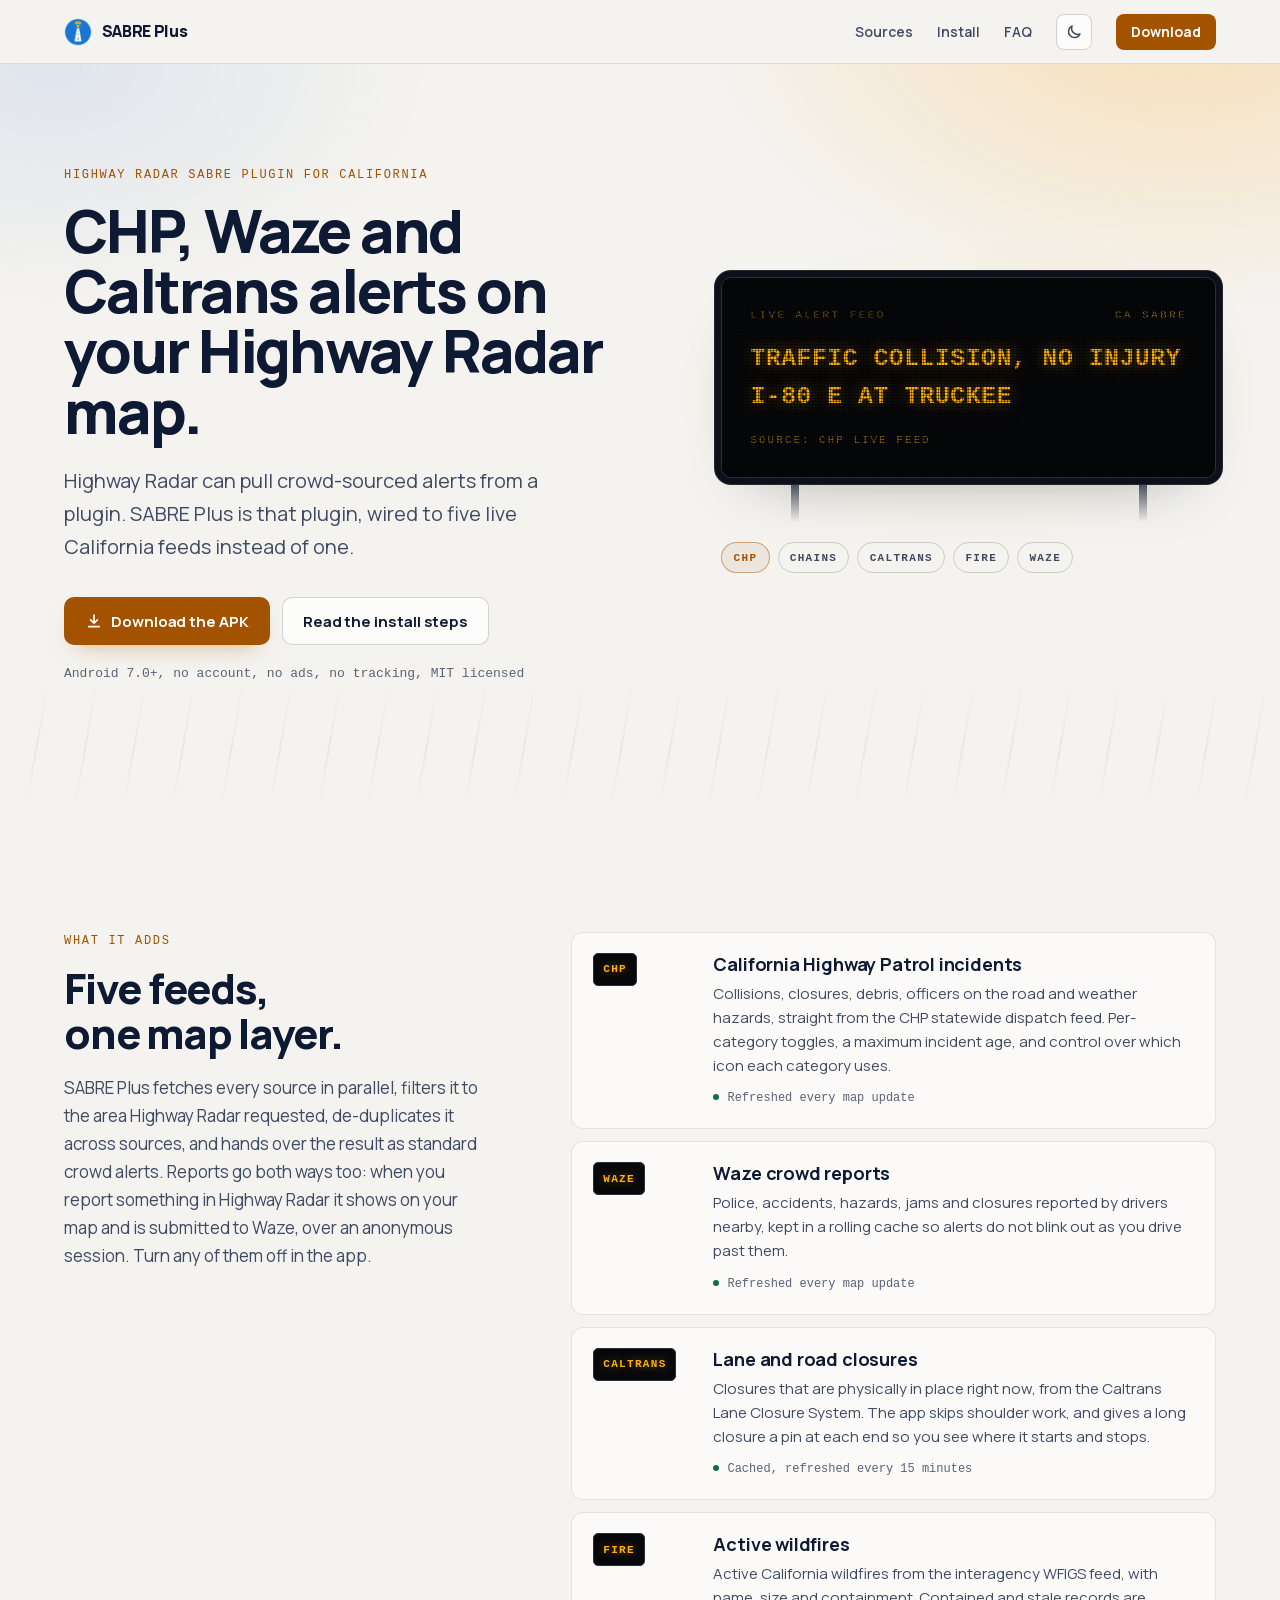
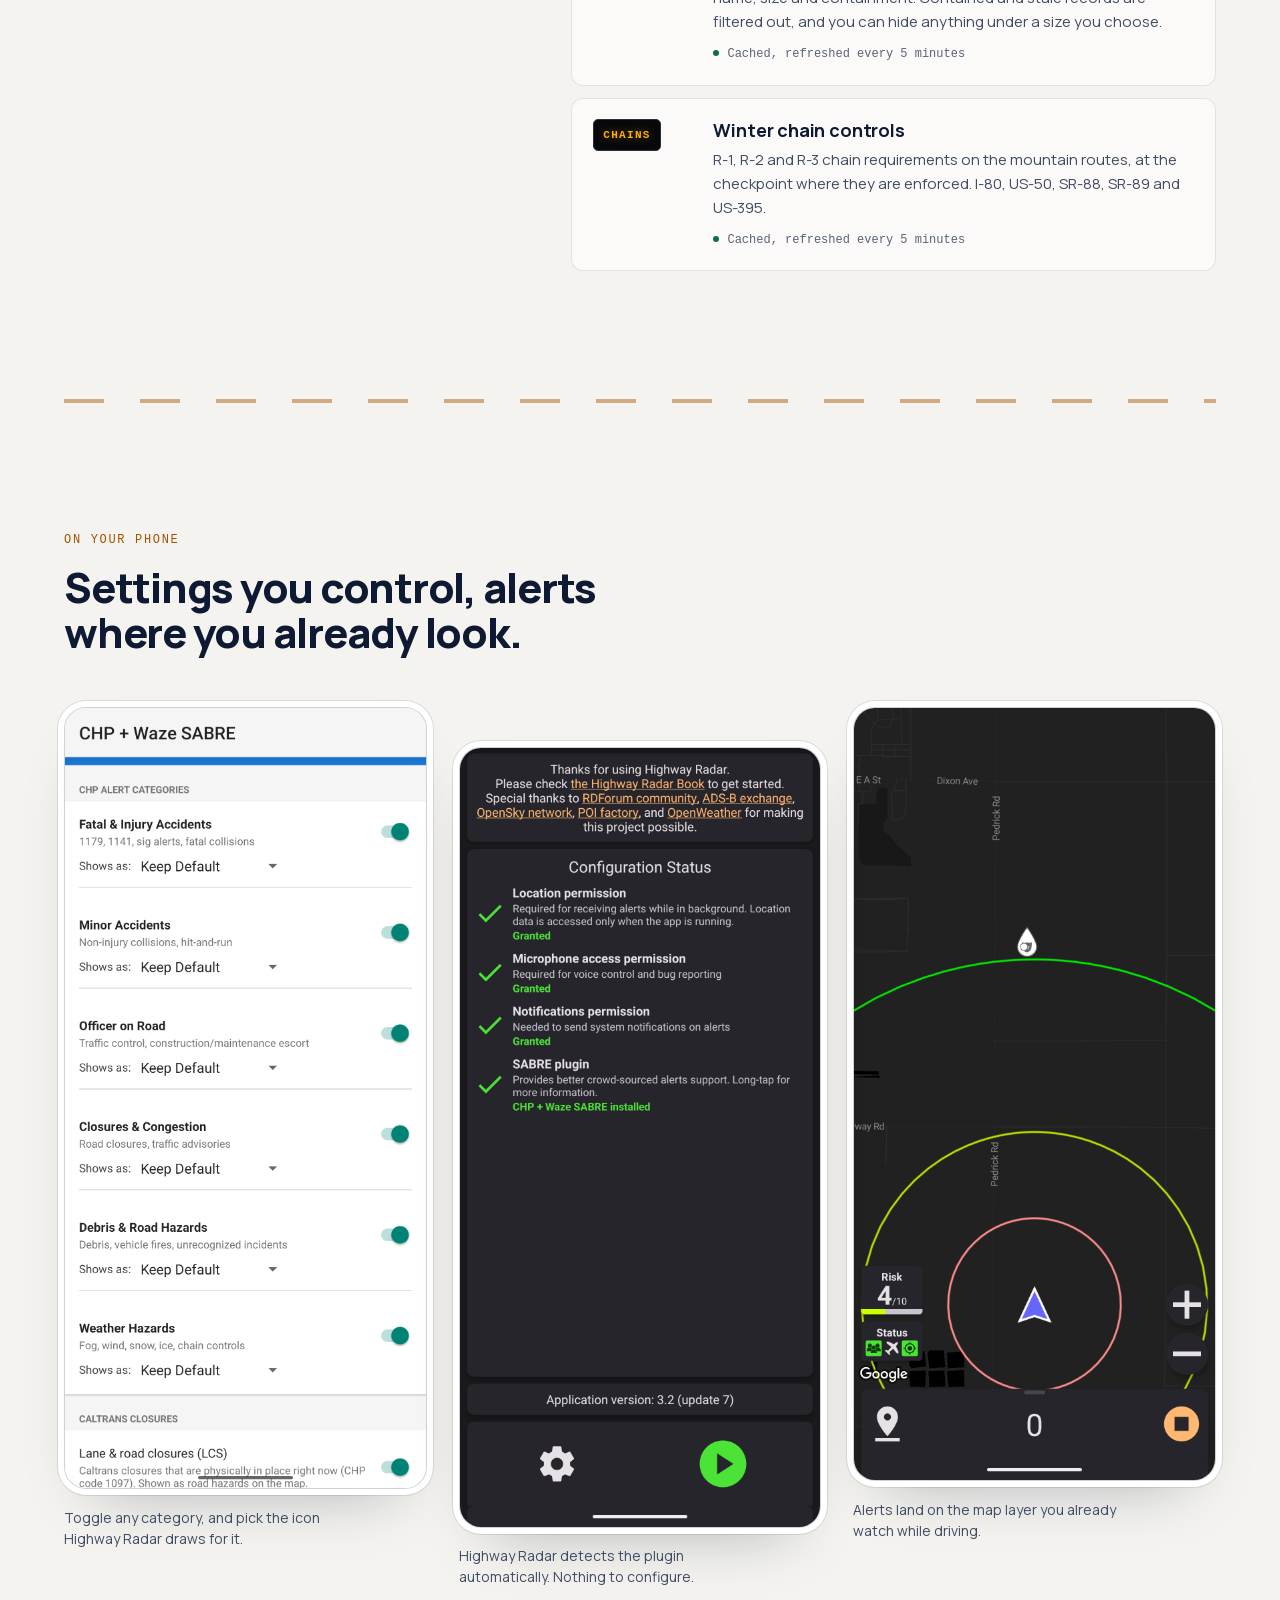
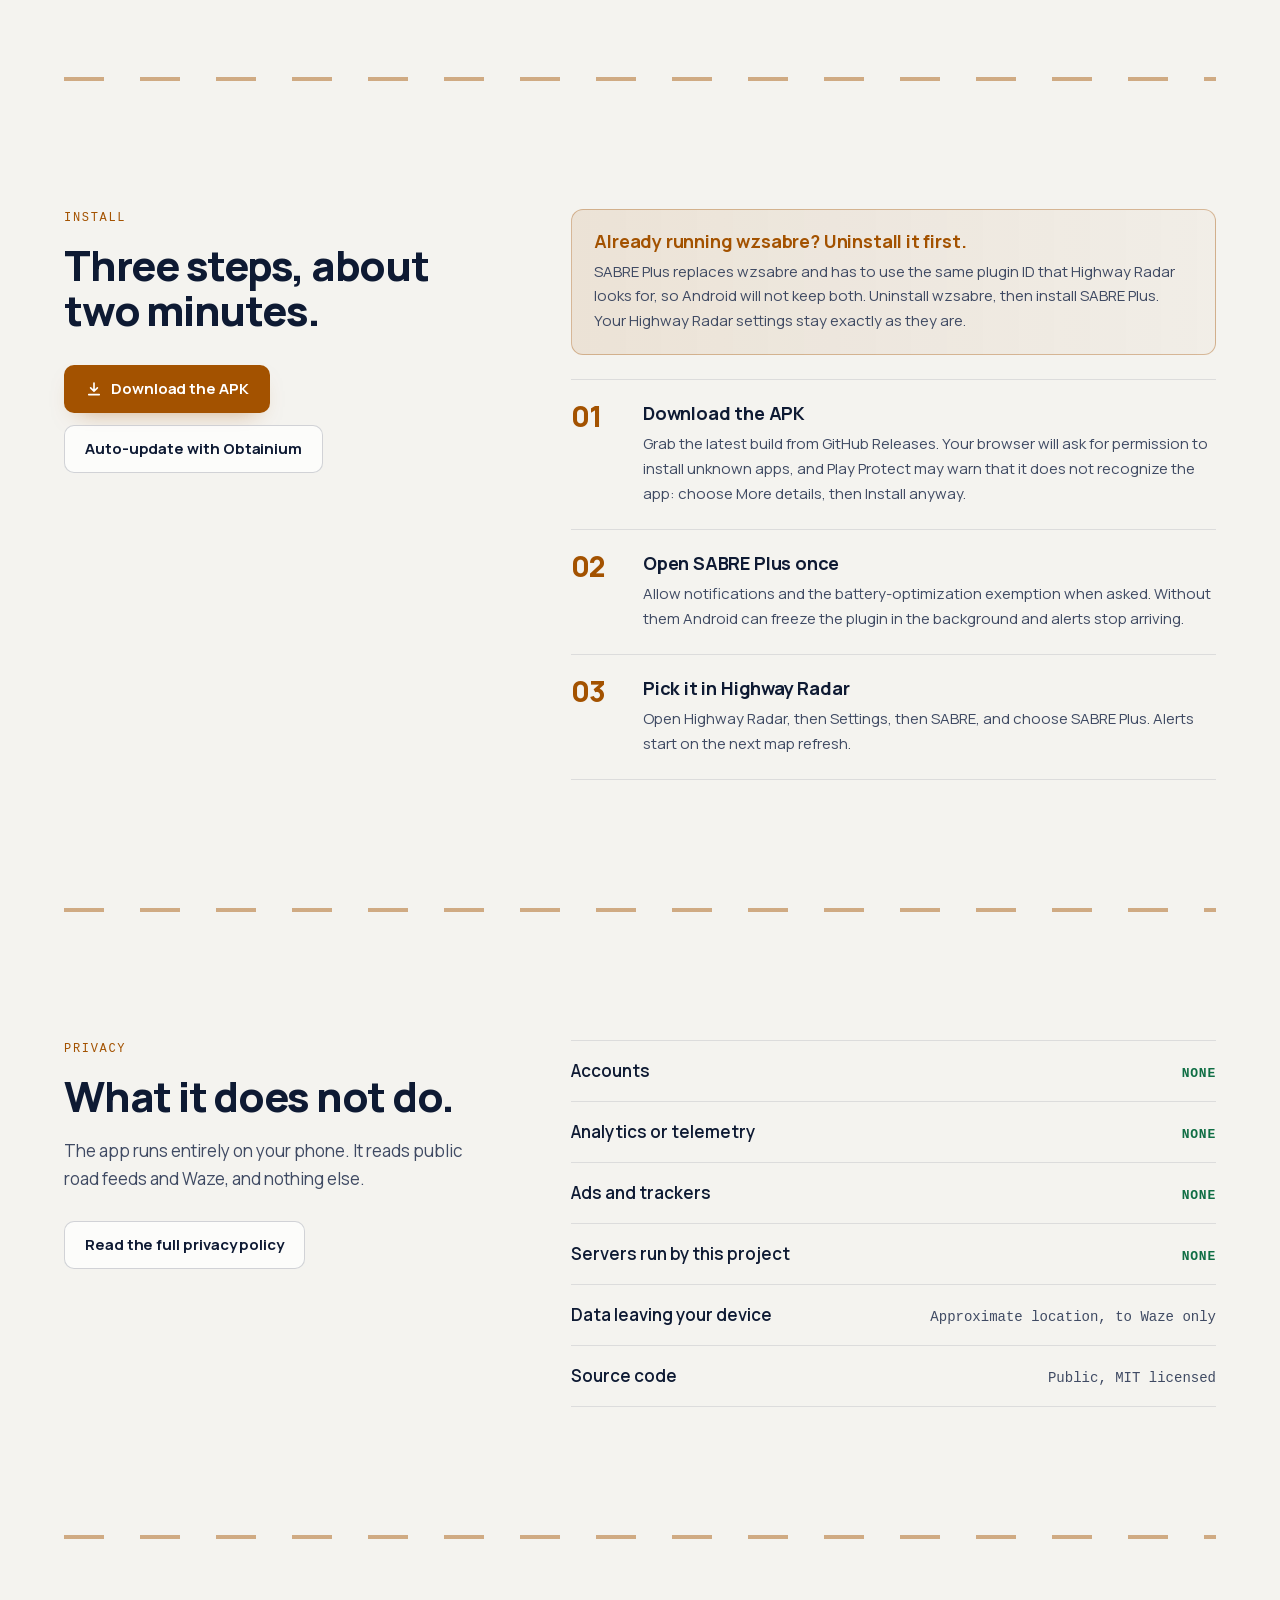
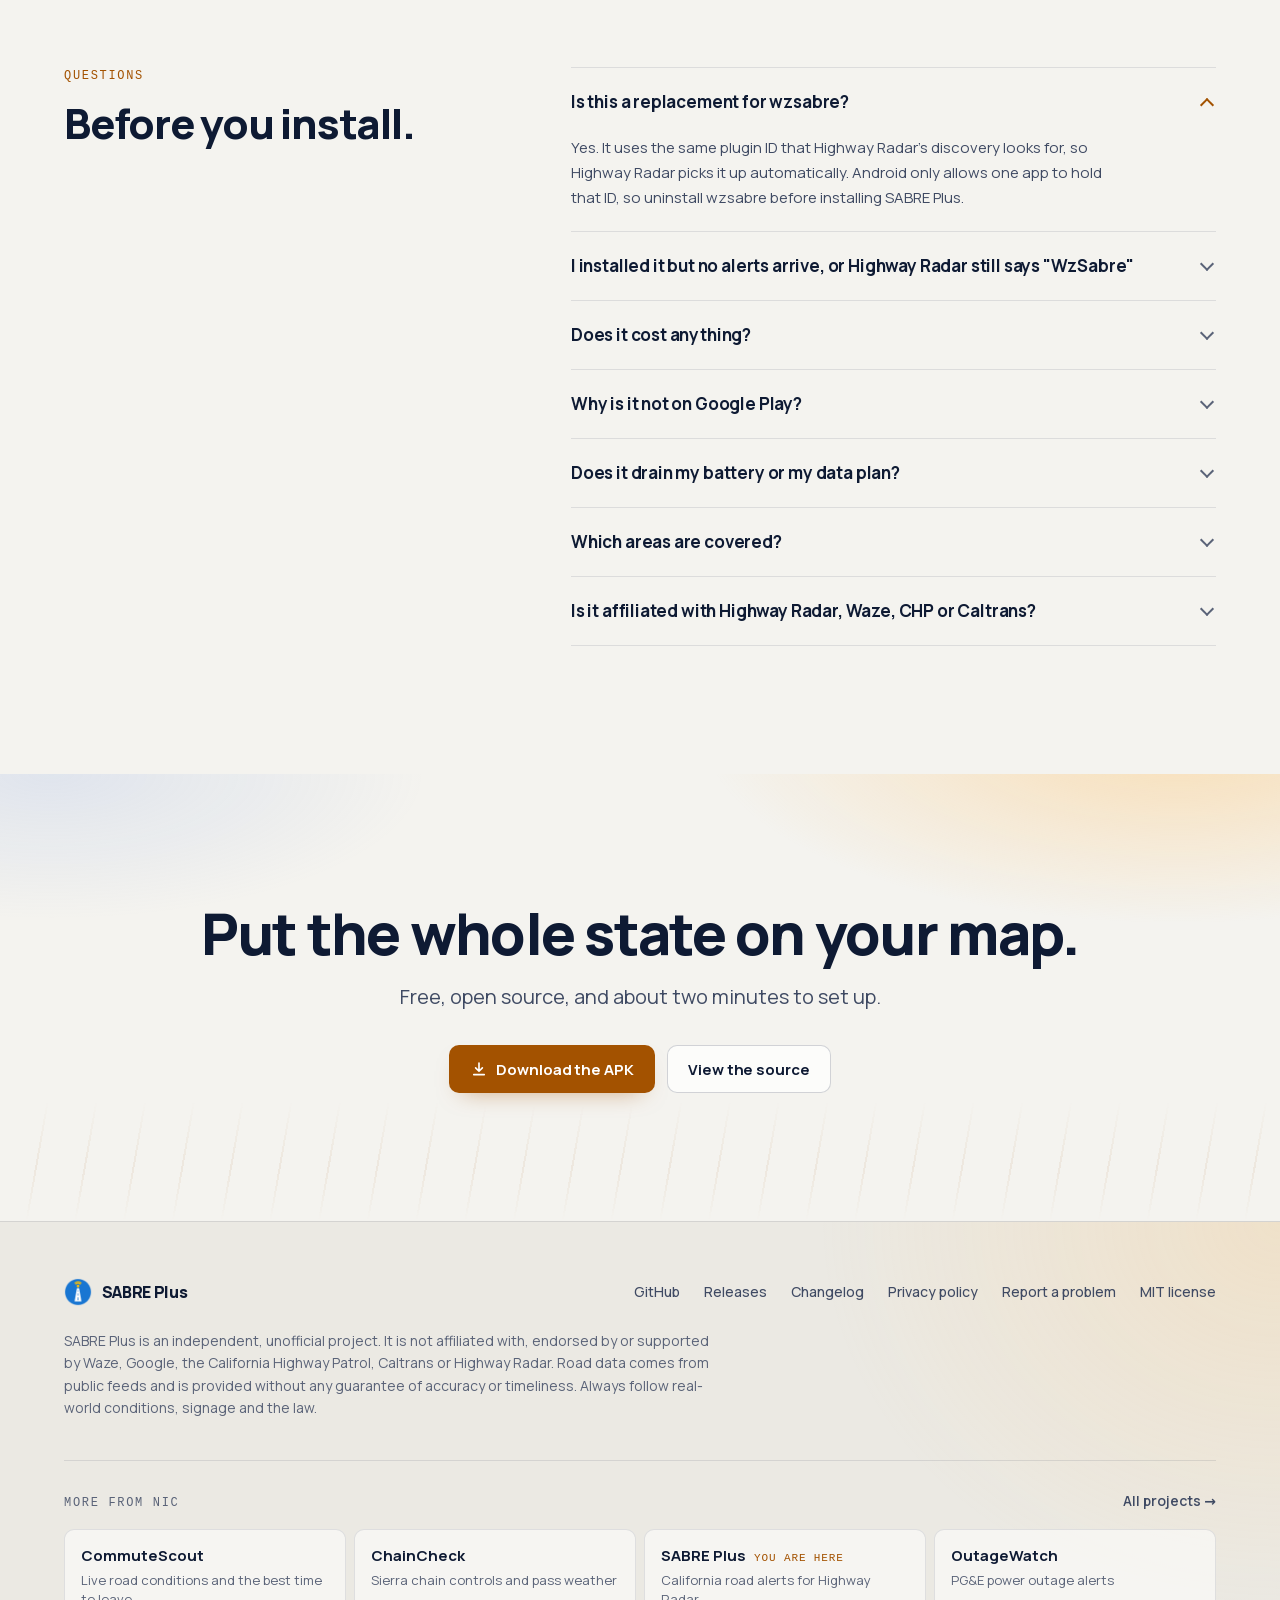
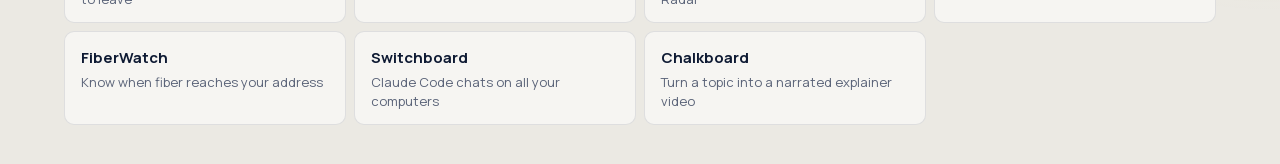
==== commit 68a4028d: "Add Day Drive, a light theme, as the default with a sun/moon switch Light is the default for every v" ====
--- a/docs/index.html
+++ b/docs/index.html
@@ -6,8 +6,28 @@
 <title>SABRE Plus: CHP, Waze and Caltrans alerts for Highway Radar</title>
 <meta name="description" content="A free, open-source Highway Radar SABRE plugin for California. Adds live CHP incidents, Waze crowd alerts, Caltrans lane closures, active wildfires and winter chain controls to your Highway Radar map. Drop-in wzsabre replacement, Android 7.0+.">
 <link rel="canonical" href="https://nicglazkov.github.io/highway-radar-sabre-plus/">
-<meta name="theme-color" content="#0a0d16">
-<meta name="color-scheme" content="dark">
+<meta name="theme-color" content="#f4f3ef">
+<script>
+/* Theme: Day Drive (light) for everyone; Night Drive only when the visitor
+   picks it with the sun/moon button. Runs before first paint, so no flash. */
+(function () {
+  var d = document.documentElement, key = "nd-theme";
+  function set(t, save) {
+    if (t === "dark") d.setAttribute("data-theme", "dark"); else d.removeAttribute("data-theme");
+    var m = document.querySelector('meta[name="theme-color"]');
+    if (!m) { m = document.createElement("meta"); m.name = "theme-color"; document.head.appendChild(m); }
+    m.setAttribute("content", t === "dark" ? "#0a0d16" : "#f4f3ef");
+    if (save) { try { localStorage.setItem(key, t); } catch (e) {} }
+  }
+  var saved = null;
+  try { saved = localStorage.getItem(key); } catch (e) {}
+  set(saved === "dark" ? "dark" : "light");
+  document.addEventListener("click", function (e) {
+    var b = e.target && e.target.closest && e.target.closest(".nd-theme");
+    if (b) set(d.getAttribute("data-theme") === "dark" ? "light" : "dark", true);
+  });
+})();
+</script>
 
 <meta property="og:type" content="website">
 <meta property="og:url" content="https://nicglazkov.github.io/highway-radar-sabre-plus/">
@@ -74,6 +94,7 @@
       <a class="nd-hide" href="#sources">Sources</a>
       <a class="nd-hide" href="#install">Install</a>
       <a class="nd-hide" href="#faq">FAQ</a>
+      <button class="nd-theme" type="button" aria-label="Switch between light and dark theme" title="Light or dark theme"><svg class="nd-theme__moon" viewBox="0 0 24 24" aria-hidden="true"><path d="M20 14.5A8 8 0 0 1 9.5 4a8 8 0 1 0 10.5 10.5z"/></svg><svg class="nd-theme__sun" viewBox="0 0 24 24" aria-hidden="true"><circle cx="12" cy="12" r="4"/><path d="M12 2.5v2M12 19.5v2M4.6 4.6 6 6M18 18l1.4 1.4M2.5 12h2M19.5 12h2M4.6 19.4 6 18M18 6l1.4-1.4"/></svg></button>
       <a class="nd-btn nd-btn--sm" href="https://github.com/nicglazkov/highway-radar-sabre-plus/releases/latest">Download</a>
     </nav>
   </div>
--- a/docs/style.css
+++ b/docs/style.css
@@ -2,6 +2,12 @@
    Night Drive skin + shared site skeleton (nav, type scale, footer with the
    "More from Nic" strip). Shared by SABRE Plus, ChainCheck and Brake Bedding.
    Keep the skeleton block identical across sites; put page styles after it.
+
+   Two themes from one set of tokens:
+   - Day Drive (light) is the default for every visitor.
+   - Night Drive (dark) applies when <html data-theme="dark">. The inline
+     script in <head> sets it from the saved choice before first paint, and
+     the sun/moon button (.nd-theme) flips it and saves it.
 
    Manrope is self-hosted (latin subset, variable 400-800), SIL Open Font
    License 1.1, so the page makes no third-party font requests.
@@ -18,20 +24,39 @@
 }
 
 :root {
-  color-scheme: dark;
-  /* Night Drive */
-  --nd-bg: #0a0d16;          /* blue-black road at night */
-  --nd-bg-2: #0f1320;        /* raised panel */
-  --nd-bg-3: #151a2a;        /* panel hover / inset */
-  --nd-line: rgba(255, 255, 255, 0.08);
-  --nd-line-2: rgba(255, 255, 255, 0.14);
-  --nd-fg: #eef1f7;
-  --nd-mut: #aab3c5;
-  --nd-dim: #7f899c;
-  --nd-amber: #ffb35c;       /* headlight */
-  --nd-amber-ink: #1a1206;
-  --nd-amber-soft: rgba(255, 179, 92, 0.12);
-  --nd-blue: #3a5cff;        /* the cool sky glow, decorative only */
+  color-scheme: light;
+  /* Day Drive: sunlit concrete, navy ink, burnt amber */
+  --nd-bg: #f4f3ef;          /* sunlit concrete */
+  --nd-bg-2: #fbfaf8;        /* raised panel */
+  --nd-bg-3: #ebe9e3;        /* panel hover / inset */
+  --nd-line: rgba(14, 26, 51, 0.1);
+  --nd-line-2: rgba(14, 26, 51, 0.18);
+  --nd-fg: #0e1a33;          /* deep navy ink */
+  --nd-mut: #3f4a63;
+  --nd-dim: #5a6378;
+  --nd-amber: #a35200;       /* amber, darkened to pass AA as text and as a button */
+  --nd-amber-rgb: 163 82 0;
+  --nd-amber-ink: #ffffff;   /* text on an amber button */
+  --nd-amber-soft: rgba(163, 82, 0, 0.08);
+  --nd-ok: #0f6e44;
+  --nd-blue: #3a5cff;        /* decorative only */
+
+  /* Surfaces that change character between day and night */
+  --nd-nav-bg: rgba(244, 243, 239, 0.82);
+  --nd-ghost: rgba(255, 255, 255, 0.7);
+  --nd-ghost-hover: #ffffff;
+  --nd-ghost-line-hover: rgba(14, 26, 51, 0.3);
+  --nd-tile: rgba(255, 255, 255, 0.55);
+  --nd-btn-shadow: 0 10px 24px -14px rgba(163, 82, 0, 0.6);
+  --nd-btn-shadow-hover: 0 14px 30px -12px rgba(163, 82, 0, 0.6);
+  --nd-frame: #ffffff;       /* the bezel ring around app screenshots */
+  --nd-drop: 0 30px 60px -32px rgba(14, 26, 51, 0.35);
+  --nd-glow:                 /* low sun over the road, cool sky opposite */
+    radial-gradient(60% 70% at 92% -10%, rgba(255, 196, 110, 0.45), transparent 62%),
+    radial-gradient(45% 50% at 4% 0%, rgba(120, 156, 230, 0.16), transparent 65%);
+  --nd-streak: rgba(163, 82, 0, 0.07);
+  --nd-foot-bg:
+    radial-gradient(60% 120% at 100% 0%, rgba(255, 196, 110, 0.22), transparent 60%), #ebe9e3;
 
   /* Skeleton: type scale */
   --nd-sans: "Manrope", ui-sans-serif, system-ui, -apple-system, "Segoe UI", Roboto, sans-serif;
@@ -51,6 +76,40 @@
   --nd-gap: clamp(4.5rem, 10vw, 8rem);
   --nd-radius: 12px;
   --nd-ease: cubic-bezier(0.22, 1, 0.36, 1);
+}
+
+:root[data-theme="dark"] {
+  color-scheme: dark;
+  /* Night Drive */
+  --nd-bg: #0a0d16;          /* blue-black road at night */
+  --nd-bg-2: #0f1320;
+  --nd-bg-3: #151a2a;
+  --nd-line: rgba(255, 255, 255, 0.08);
+  --nd-line-2: rgba(255, 255, 255, 0.14);
+  --nd-fg: #eef1f7;
+  --nd-mut: #aab3c5;
+  --nd-dim: #7f899c;
+  --nd-amber: #ffb35c;       /* headlight */
+  --nd-amber-rgb: 255 179 92;
+  --nd-amber-ink: #1a1206;
+  --nd-amber-soft: rgba(255, 179, 92, 0.12);
+  --nd-ok: #7fd1a8;
+
+  --nd-nav-bg: rgba(10, 13, 22, 0.78);
+  --nd-ghost: rgba(255, 255, 255, 0.06);
+  --nd-ghost-hover: rgba(255, 255, 255, 0.1);
+  --nd-ghost-line-hover: rgba(255, 255, 255, 0.28);
+  --nd-tile: rgba(255, 255, 255, 0.02);
+  --nd-btn-shadow: 0 12px 32px -14px rgba(255, 179, 92, 0.65);
+  --nd-btn-shadow-hover: 0 16px 40px -12px rgba(255, 179, 92, 0.8);
+  --nd-frame: #0d1018;
+  --nd-drop: 0 40px 70px -30px rgba(0, 0, 0, 0.9);
+  --nd-glow:                 /* headlights low on the right, cool sky top left */
+    radial-gradient(70% 60% at 88% 105%, rgba(255, 154, 60, 0.30), transparent 60%),
+    radial-gradient(50% 45% at 8% -5%, rgba(58, 92, 255, 0.16), transparent 65%);
+  --nd-streak: rgba(255, 179, 92, 0.13);
+  --nd-foot-bg:
+    radial-gradient(60% 120% at 100% 100%, rgba(255, 154, 60, 0.08), transparent 60%), #080a12;
 }
 
 *, *::before, *::after { box-sizing: border-box; }
@@ -77,6 +136,9 @@
 
 .nd-wrap { width: min(100% - 2 * var(--nd-gutter), var(--nd-max)); margin-inline: auto; }
 
+/* Theme-specific images: <img class="nd-day"> and <img class="nd-night"> */
+:root[data-theme="dark"] .nd-day, :root:not([data-theme="dark"]) .nd-night { display: none !important; }
+
 h1, h2, h3 { margin: 0; color: var(--nd-fg); text-wrap: balance; }
 h1 { font-size: var(--nd-t-h1); line-height: 1.02; font-weight: 800; letter-spacing: -0.035em; }
 h2 { font-size: var(--nd-t-h2); line-height: 1.08; font-weight: 800; letter-spacing: -0.03em; }
@@ -102,15 +164,15 @@
   background: var(--nd-amber); color: var(--nd-amber-ink);
   font: 700 0.9375rem/1 var(--nd-sans); letter-spacing: -0.005em;
   text-decoration: none; white-space: nowrap;
-  box-shadow: 0 12px 32px -14px rgba(255, 179, 92, 0.65);
+  box-shadow: var(--nd-btn-shadow);
   transition: transform 0.25s var(--nd-ease), box-shadow 0.25s var(--nd-ease), background 0.2s, border-color 0.2s;
 }
-.nd-btn:hover { transform: translateY(-1px); box-shadow: 0 16px 40px -12px rgba(255, 179, 92, 0.8); }
+.nd-btn:hover { transform: translateY(-1px); box-shadow: var(--nd-btn-shadow-hover); }
 .nd-btn--ghost {
-  background: rgba(255, 255, 255, 0.06); color: var(--nd-fg);
+  background: var(--nd-ghost); color: var(--nd-fg);
   border-color: var(--nd-line-2); box-shadow: none;
 }
-.nd-btn--ghost:hover { background: rgba(255, 255, 255, 0.1); border-color: rgba(255, 255, 255, 0.28); box-shadow: none; }
+.nd-btn--ghost:hover { background: var(--nd-ghost-hover); border-color: var(--nd-ghost-line-hover); box-shadow: none; }
 .nd-btn--sm { min-height: 36px; padding: 0 0.9rem; font-size: 0.875rem; border-radius: 8px; box-shadow: none; }
 .nd-btn svg { width: 18px; height: 18px; flex: none; }
 .nd-actions { display: flex; flex-wrap: wrap; gap: 0.75rem; }
@@ -120,7 +182,7 @@
 .nd-nav {
   position: sticky; top: 0; z-index: 50;
   height: var(--nd-nav-h);
-  background: rgba(10, 13, 22, 0.78);
+  background: var(--nd-nav-bg);
   -webkit-backdrop-filter: saturate(140%) blur(14px);
   backdrop-filter: saturate(140%) blur(14px);
   border-bottom: 1px solid var(--nd-line);
@@ -138,26 +200,43 @@
   text-decoration: none; transition: color 0.2s;
 }
 .nd-links a:not(.nd-btn):hover, .nd-links a[aria-current="page"] { color: var(--nd-fg); }
-@media (max-width: 40rem) { .nd-links .nd-hide { display: none; } .nd-links { gap: 1rem; } }
+@media (max-width: 40rem) { .nd-links .nd-hide { display: none; } .nd-links { gap: 0.75rem; } }
+
+/* Sun/moon theme switch. Shows the moon by day (tap for night) and the sun
+   by night (tap for day). The label is fixed text, so markup never changes. */
+.nd-theme {
+  position: relative; display: inline-grid; place-items: center; flex: none;
+  width: 36px; height: 36px; padding: 0; margin: 0;
+  border: 1px solid var(--nd-line-2); border-radius: 8px;
+  background: var(--nd-ghost); color: var(--nd-mut); cursor: pointer;
+  transition: color 0.2s, background 0.2s, border-color 0.2s;
+}
+.nd-theme:hover { color: var(--nd-fg); background: var(--nd-ghost-hover); border-color: var(--nd-ghost-line-hover); }
+.nd-theme svg {
+  grid-area: 1 / 1; width: 18px; height: 18px;
+  fill: none; stroke: currentColor; stroke-width: 2; stroke-linecap: round; stroke-linejoin: round;
+  transition: opacity 0.3s var(--nd-ease), transform 0.45s var(--nd-ease);
+}
+.nd-theme .nd-theme__sun { opacity: 0; transform: rotate(-90deg) scale(0.6); }
+:root[data-theme="dark"] .nd-theme .nd-theme__sun { opacity: 1; transform: none; }
+:root[data-theme="dark"] .nd-theme .nd-theme__moon { opacity: 0; transform: rotate(90deg) scale(0.6); }
 
 /* ---- Section rhythm ----------------------------------------------------- */
 .nd-section { padding-block: var(--nd-gap); border-top: 1px solid var(--nd-line); }
 .nd-section__head { max-width: 40rem; margin-bottom: clamp(2rem, 5vw, 3.25rem); }
 .nd-section__head > p:not(.nd-eyebrow) { color: var(--nd-mut); margin-top: 1rem; max-width: 60ch; }
 
-/* The headlight glow and lane streak behind every hero. */
+/* Behind every hero: a low sun by day, headlights by night, and lane streaks. */
 .nd-hero { position: relative; isolation: isolate; overflow: hidden; }
 .nd-hero::before {
   content: ""; position: absolute; inset: 0; z-index: -2; pointer-events: none;
-  background:
-    radial-gradient(70% 60% at 88% 105%, rgba(255, 154, 60, 0.30), transparent 60%),
-    radial-gradient(50% 45% at 8% -5%, rgba(58, 92, 255, 0.16), transparent 65%);
+  background: var(--nd-glow);
   -webkit-mask: linear-gradient(#000 55%, transparent);
   mask: linear-gradient(#000 55%, transparent);
 }
 .nd-streak {
   position: absolute; left: 0; right: 0; bottom: 0; height: 120px; z-index: -1; pointer-events: none;
-  background: repeating-linear-gradient(100deg, transparent 0 46px, rgba(255, 179, 92, 0.13) 46px 48px);
+  background: repeating-linear-gradient(100deg, transparent 0 46px, var(--nd-streak) 46px 48px);
   -webkit-mask: linear-gradient(transparent, #000 55%, transparent);
   mask: linear-gradient(transparent, #000 55%, transparent);
 }
@@ -167,7 +246,7 @@
   position: relative; overflow: hidden;
   border-top: 1px solid var(--nd-line);
   padding: 3.5rem 0 2.5rem;
-  background: radial-gradient(60% 120% at 100% 100%, rgba(255, 154, 60, 0.08), transparent 60%), #080a12;
+  background: var(--nd-foot-bg);
   font-size: var(--nd-t-small); color: var(--nd-mut);
 }
 .nd-foot__top { display: flex; flex-wrap: wrap; align-items: center; justify-content: space-between; gap: 1.25rem 2rem; }
@@ -183,11 +262,11 @@
 .nd-more__all:hover { color: var(--nd-amber); }
 .nd-more ul {
   list-style: none; margin: 0; padding: 0;
-  display: grid; grid-template-columns: repeat(auto-fill, minmax(12.5rem, 1fr)); gap: 0.5rem;
+  display: grid; grid-template-columns: repeat(auto-fill, minmax(min(10rem, 100%), 1fr)); gap: 0.5rem;
 }
 .nd-more a.nd-more__item {
   display: block; height: 100%; padding: 0.85rem 1rem; text-decoration: none;
-  background: rgba(255, 255, 255, 0.02); border: 1px solid var(--nd-line); border-radius: 10px;
+  background: var(--nd-tile); border: 1px solid var(--nd-line); border-radius: 10px;
   transition: background 0.2s, border-color 0.2s;
 }
 .nd-more a.nd-more__item:hover { background: var(--nd-bg-3); border-color: var(--nd-line-2); }
@@ -208,9 +287,10 @@
 /* ==========================================================================
    SABRE Plus page styles.
    The signature element stays the Caltrans changeable message sign: amber
-   LED on night asphalt, which is exactly the Night Drive palette.
+   LED on a black face. It is a physical sign, so it stays dark in both
+   themes; only the air around it changes.
    ========================================================================== */
-:root { --led: #ffb000; --led-dim: #8a6414; --ok: #7fd1a8; }
+:root { --led: #ffb000; --led-dim: #8a6414; --ok: var(--nd-ok); }
 
 /* Hero: copy on the left, the live sign on the right. */
 .hero { padding: clamp(3rem, 8vw, 6.5rem) 0 clamp(4.5rem, 10vw, 7.5rem); }
@@ -232,7 +312,7 @@
   background: #07080b;
   border: 1px solid #2b2f38; border-radius: 10px;
   padding: clamp(1.1rem, 3vw, 1.75rem);
-  box-shadow: 0 0 0 6px #0d1018, 0 0 0 7px #23272f, 0 40px 80px -30px rgba(0, 0, 0, 0.9);
+  box-shadow: 0 0 0 6px #0d1018, 0 0 0 7px #23272f, var(--nd-drop);
 }
 .sign::after { /* LED grid over the type, so it reads as lit elements */
   content: ""; position: absolute; inset: 0; pointer-events: none;
@@ -260,7 +340,7 @@
   font-family: var(--nd-mono); font-size: 0.6875rem; font-weight: 700; letter-spacing: 0.12em; text-transform: uppercase;
   color: var(--nd-mut); border: 1px solid var(--nd-line-2); border-radius: 999px; padding: 0.35rem 0.7rem;
 }
-.feeds li.is-on { color: var(--nd-amber); border-color: rgba(255, 179, 92, 0.45); background: var(--nd-amber-soft); }
+.feeds li.is-on { color: var(--nd-amber); border-color: rgb(var(--nd-amber-rgb) / 0.45); background: var(--nd-amber-soft); }
 @media (prefers-reduced-motion: no-preference) {
   .sign__msg { transition: opacity 0.35s ease; }
   .sign__msg.is-swapping { opacity: 0.12; }
@@ -270,7 +350,7 @@
 /* Lane-line divider: dashed paint between sections */
 .lane {
   height: 4px; border: 0; margin: 0 auto; width: min(100% - 2 * var(--nd-gutter), var(--nd-max));
-  background: repeating-linear-gradient(to right, rgba(255, 179, 92, 0.45) 0 40px, transparent 40px 76px);
+  background: repeating-linear-gradient(to right, rgb(var(--nd-amber-rgb) / 0.45) 0 40px, transparent 40px 76px);
 }
 
 /* Bands: a sticky heading column and a content column. */
@@ -287,12 +367,12 @@
 .sources { display: grid; gap: 0.75rem; }
 .source {
   display: grid; grid-template-columns: 6.25rem minmax(0, 1fr); gap: 0.35rem 1.25rem;
-  background: linear-gradient(180deg, var(--nd-bg-2), #0c1019);
+  background: var(--nd-bg-2);
   border: 1px solid var(--nd-line); border-radius: var(--nd-radius);
   padding: 1.25rem 1.35rem;
   transition: border-color 0.25s var(--nd-ease), transform 0.25s var(--nd-ease);
 }
-.source:hover { border-color: rgba(255, 179, 92, 0.35); }
+.source:hover { border-color: rgb(var(--nd-amber-rgb) / 0.35); }
 .source__tag {
   grid-row: span 3; align-self: start; justify-self: start;
   font-family: var(--nd-mono); font-size: 0.6875rem; font-weight: 700; letter-spacing: 0.12em; text-transform: uppercase;
@@ -310,7 +390,7 @@
 .screens figure:nth-child(2) { transform: translateY(2.5rem); }
 .screens img {
   border-radius: 22px; border: 1px solid var(--nd-line-2); background: var(--nd-bg-2);
-  box-shadow: 0 0 0 6px #0d1018, 0 40px 70px -30px rgba(0, 0, 0, 0.9);
+  box-shadow: 0 0 0 6px var(--nd-frame), 0 0 0 7px var(--nd-line), var(--nd-drop);
 }
 .screens figcaption { font-size: 0.875rem; color: var(--nd-mut); margin-top: 1.1rem; line-height: 1.5; max-width: 30ch; }
 @media (max-width: 44rem) {
@@ -320,8 +400,8 @@
 
 /* Install */
 .warn {
-  border: 1px solid rgba(255, 179, 92, 0.35); border-radius: var(--nd-radius);
-  background: linear-gradient(90deg, rgba(255, 179, 92, 0.1), rgba(255, 179, 92, 0.03));
+  border: 1px solid rgb(var(--nd-amber-rgb) / 0.35); border-radius: var(--nd-radius);
+  background: linear-gradient(90deg, rgb(var(--nd-amber-rgb) / 0.1), rgb(var(--nd-amber-rgb) / 0.03));
   padding: 1.25rem 1.4rem; margin-bottom: 1.5rem;
 }
 .warn h3 { color: var(--nd-amber); margin-bottom: 0.4rem; }
@@ -398,3 +478,10 @@
 .doc .ans { font-family: var(--nd-mono); font-size: 0.8125rem; }
 .doc .ans-no { color: var(--ok); font-weight: 700; }
 .doc .ans-yes { color: var(--nd-amber); font-weight: 700; }
+
+/* Day Drive adjustments: the sign keeps its night face; the gantry posts
+   and the glow read against daylight instead of night air. */
+:root:not([data-theme="dark"]) .gantry::before { background: radial-gradient(closest-side, rgba(255, 176, 0, 0.12), transparent); }
+:root:not([data-theme="dark"]) .gantry__legs i { background: linear-gradient(#3a3f4a, rgba(58, 63, 74, 0)); }
+:root:not([data-theme="dark"]) .source .source__cadence::before { box-shadow: none; }
+:root[data-theme="dark"] .source { background: linear-gradient(180deg, var(--nd-bg-2), #0c1019); }
